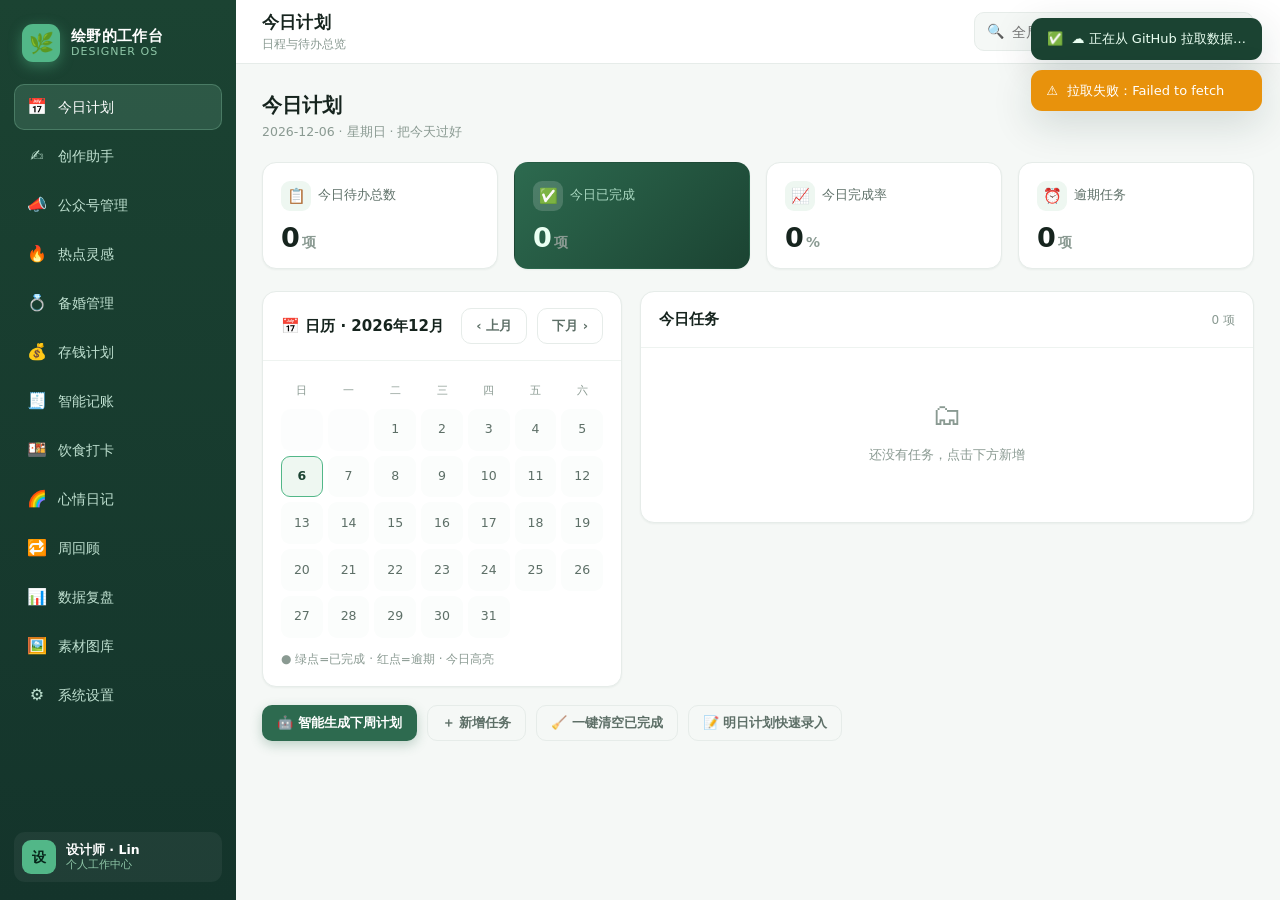
==== index.html @ 36e3d022 "fix(ocr): 改用 Tesseract.recognize 直接识别，增加环境预检、25秒超时和完整错误输出" ====
<!DOCTYPE html>
<html lang="zh-CN">
<head>
<script>window.__SEED_BACKUP__ = JSON.parse("{\"currentPage\": \"setting\", \"settings\": {\"userName\": \"\\u8bbe\\u8ba1\\u5e08 \\u00b7 \\u7ed8\\u91ce\", \"theme\": \"green\", \"remindTask\": true, \"remindSaving\": true, \"remindWedding\": true, \"autoBackup\": true, \"lockEnabled\": false, \"githubToken\": \"\", \"githubGistId\": \"\"}, \"todayTasks\": [{\"id\": \"t1\", \"title\": \"\\u786e\\u8ba4\\u5a5a\\u5bb4\\u9152\\u5e97\\u83dc\\u5355\", \"cat\": \"\\u5907\\u5a5a\", \"due\": \"2026-07-30 14:00\", \"status\": \"\\u5df2\\u5b8c\\u6210\", \"note\": \"\\u6838\\u5bf9\\u5fcc\\u53e3\\u4e0e\\u684c\\u6570\", \"remind\": true, \"doneAt\": \"2026-07-30\"}, {\"id\": \"t2\", \"title\": \"\\u6536\\u623f\\u9a8c\\u6536\\u9884\\u7ea6\", \"cat\": \"\\u88c5\\u4fee\", \"due\": \"2026-07-30 10:30\", \"status\": \"\\u5df2\\u5b8c\\u6210\", \"note\": \"\\u7269\\u4e1a\\u966a\\u540c\", \"remind\": true, \"doneAt\": \"2026-07-30 11:10\"}, {\"id\": \"t3\", \"title\": \"\\u516c\\u4f17\\u53f7\\u5468\\u66f4\\u6587\\u7ae0\\u6392\\u7248\", \"cat\": \"\\u81ea\\u5a92\\u4f53\", \"due\": \"2026-07-31T20:00\", \"status\": \"\\u5f85\\u529e\", \"note\": \"\\u88c5\\u4fee\\u907f\\u5751\\u5408\\u96c6\", \"remind\": true, \"doneAt\": null}, {\"id\": \"t5\", \"title\": \"\\u91c7\\u8d2d\\u559c\\u7cd6\\u6837\\u54c1\", \"cat\": \"\\u5907\\u5a5a\", \"due\": \"2026-08-10T16:00\", \"status\": \"\\u5f85\\u529e\", \"note\": \"\\u5bf9\\u6bd4 3 \\u5bb6\", \"remind\": true, \"doneAt\": null}], \"topics\": [{\"id\": \"tp1\", \"title\": \"\\u6bdb\\u576f\\u623f\\u9a8c\\u6536 9 \\u4e2a\\u5fc5\\u67e5\\u70b9\", \"platform\": \"\\u5c0f\\u7ea2\\u4e66\", \"track\": \"\\u9a8c\\u623f\", \"status\": \"\\u5df2\\u53d1\\u5e03\", \"script\": \"\", \"note\": \"\"}, {\"id\": \"tp2\", \"title\": \"\\u5a5a\\u623f\\u6536\\u7eb3 30 \\u4e2a\\u795e\\u4ed9\\u597d\\u7269\", \"platform\": \"\\u6296\\u97f3\", \"track\": \"\\u5907\\u5a5a\", \"status\": \"\\u5df2\\u62cd\\u6444\", \"script\": \"\", \"note\": \"\"}, {\"id\": \"tp3\", \"title\": \"\\u672c\\u5730\\u5a5a\\u793c\\u8ddf\\u62cd\\u907f\\u5751\\u6307\\u5357\", \"platform\": \"\\u5c0f\\u7ea2\\u4e66\", \"track\": \"\\u672c\\u5730\\u751f\\u6d3b\", \"status\": \"\\u672a\\u62cd\\u6444\", \"script\": \"\", \"note\": \"\"}, {\"id\": \"tp4\", \"title\": \"\\u88c5\\u4fee\\u62a5\\u4ef7\\u5355\\u600e\\u4e48\\u770b\\u624d\\u4e0d\\u88ab\\u5751\", \"platform\": \"\\u6296\\u97f3\", \"track\": \"\\u88c5\\u4fee\", \"status\": \"\\u672a\\u62cd\\u6444\", \"script\": \"\", \"note\": \"\"}], \"scripts\": [{\"id\": \"scex4r9hg5v\", \"title\": \"\\u5a5a\\u623f\\u6536\\u7eb3 30 \\u4e2a\\u795e\\u4ed9\\u597d\\u7269 \\u00b7 \\u62cd\\u6444+\\u526a\\u8f91\\u811a\\u672c\", \"createdAt\": \"2026-07-31 10:19\", \"status\": \"\\u8349\\u7a3f\", \"content\": \"\\u3010\\u9009\\u9898\\u3011\\u300a\\u5a5a\\u623f\\u6536\\u7eb3 30 \\u4e2a\\u795e\\u4ed9\\u597d\\u7269\\u300b\\n\\u3010\\u5e73\\u53f0\\u3011\\u6296\\u97f3 \\uff5c \\u3010\\u8d5b\\u9053\\u3011\\u5907\\u5a5a\\n\\n\\u2014\\u2014 \\u62cd\\u6444\\u811a\\u672c\\uff08\\u5206\\u955c\\u8868\\uff09\\u2014\\u2014\\n\\u955c\\u5934 | \\u666f\\u522b | \\u753b\\u9762\\u5185\\u5bb9 | \\u53e3\\u64ad / \\u53f0\\u8bcd | \\u65f6\\u957f | \\u8fd0\\u955c\\n1 \\uff5c \\u8fd1\\u666f \\uff5c \\u771f\\u4eba\\u51fa\\u955c + \\u75db\\u70b9\\u8868\\u60c5 \\uff5c \\u300c\\u5a5a\\u623f\\u6536\\u7eb3 30 \\u4e2a\\u795e\\u4ed9\\u597d\\u7269\\uff1f\\u6211\\u5f53\\u521d\\u4e5f\\u8e29\\u5751\\u4e86\\u300d \\uff5c 3s \\uff5c \\u56fa\\u5b9a / \\u5fae\\u63a8\\n2 \\uff5c \\u4e2d\\u666f \\uff5c \\u5c55\\u793a\\u95ee\\u9898\\u573a\\u666f \\uff5c \\u629b\\u51fa\\u95ee\\u9898\\uff0c\\u70b9\\u51fa\\u6700\\u62c5\\u5fc3\\u7684\\u70b9 \\uff5c 5s \\uff5c \\u6a2a\\u79fb\\n3 \\uff5c \\u7279\\u5199 \\uff5c \\u64cd\\u4f5c / \\u4ea7\\u54c1\\u7ec6\\u8282 \\uff5c \\u6838\\u5fc3\\u8981\\u70b9 1\\uff08\\u5e26\\u5177\\u4f53\\u6570\\u5b57\\uff09 \\uff5c 8s \\uff5c \\u56fa\\u5b9a\\n4 \\uff5c \\u7279\\u5199 \\uff5c \\u5bf9\\u6bd4 / \\u524d\\u540e \\uff5c \\u6838\\u5fc3\\u8981\\u70b9 2 \\uff5c 8s \\uff5c \\u7f29\\u653e\\n5 \\uff5c \\u4e2d\\u666f \\uff5c \\u771f\\u4eba\\u8bb2\\u89e3 \\uff5c \\u6838\\u5fc3\\u8981\\u70b9 3 \\uff5c 8s \\uff5c \\u56fa\\u5b9a\\n6 \\uff5c \\u8fd1\\u666f \\uff5c \\u771f\\u4eba\\u8ba4\\u771f\\u8138 \\uff5c \\u907f\\u5751\\u63d0\\u9192\\uff08\\u53cd\\u5e38\\u8bc6\\u8bb0\\u5fc6\\u70b9\\uff09 \\uff5c 6s \\uff5c \\u63a8\\n7 \\uff5c \\u8fd1\\u666f \\uff5c \\u771f\\u4eba\\u5fae\\u7b11 \\uff5c \\u7ed3\\u5c3e\\u5f15\\u5bfc\\uff1a\\u5173\\u6ce8 + \\u8bc4\\u8bba\\u533a\\u7559\\u9700\\u6c42 \\uff5c 5s \\uff5c \\u62c9\\u8fdc\\n\\n\\u2014\\u2014 \\u526a\\u8f91\\u811a\\u672c \\u2014\\u2014\\n\\u00b7 \\u8282\\u594f\\uff1a\\u524d 3 \\u79d2\\u5fc5\\u987b\\u51fa\\u94a9\\u5b50\\uff1b\\u5355\\u955c\\u5934 \\u2264 8s\\uff1b\\u5361\\u70b9\\u526a\\u8f91\\uff1b\\u6210\\u7247 40\\u201350s \\u6700\\u4f73\\u3002\\n\\u00b7 \\u5b57\\u5e55\\uff1a\\u5927\\u5b57\\u53f7\\u5e95\\u90e8\\u5c45\\u4e2d\\uff1b\\u5173\\u952e\\u6570\\u5b57 / \\u4ef7\\u683c\\u9ad8\\u4eae\\u6210\\u5f69\\u8272\\u3002\\n\\u00b7 \\u8f6c\\u573a\\uff1a\\u8981\\u70b9\\u4e4b\\u95f4\\u7528\\u300c\\u7f29\\u653e + \\u786c\\u5207\\u300d\\uff0c\\u907f\\u514d\\u82b1\\u54e8\\u8f6c\\u573a\\u62a2\\u5185\\u5bb9\\u3002\\n\\u00b7 BGM\\uff1a\\u5f00\\u573a\\u8f7b\\u5feb\\u60ac\\u7591 \\u2192 \\u4e2d\\u6bb5\\u6301\\u5e73 \\u2192 \\u7ed3\\u5c3e\\u4e0a\\u626c\\uff1b\\u4eba\\u58f0\\u4f18\\u5148\\uff0cBGM \\u538b\\u5230 15%\\u3002\\n\\u00b7 \\u5c01\\u9762\\uff1a\\u5927\\u5b57\\u6807\\u9898 + \\u771f\\u4eba\\u5938\\u5f20\\u8868\\u60c5 + \\u9ad8\\u5bf9\\u6bd4\\u5e95\\u8272\\uff0c3 \\u79d2\\u5185\\u770b\\u61c2\\u3002\\n\\u00b7 \\u53d1\\u5e03\\u6587\\u6848\\uff1a\\n  \\u6807\\u9898\\uff1a\\u5a5a\\u623f\\u6536\\u7eb3 30 \\u4e2a\\u795e\\u4ed9\\u597d\\u7269\\uff08\\u9644 emoji + \\u6570\\u5b57\\uff09\\n  \\u524d 3 \\u884c\\uff1a\\u94a9\\u5b50 + \\u7ed3\\u8bba + \\u5229\\u76ca\\u70b9\\n  \\u8bdd\\u9898\\uff1a#\\u5907\\u5a5a #\\u5e72\\u8d27 #\\u907f\\u5751 #\\u597d\\u7269\\u5206\\u4eab\\n  \\u5f15\\u5bfc\\uff1a\\u8bc4\\u8bba\\u533a\\u6263\\u300c1\\u300d\\u9886 checklist\\n\\n\\uff08\\u5728\\u7f16\\u8f91\\u91cc\\u628a\\u8981\\u70b9\\u66ff\\u6362\\u6210\\u4f60\\u7684\\u771f\\u5b9e\\u7d20\\u6750\\u5373\\u53ef\\uff09\"}, {\"id\": \"scqm123v0v6\", \"title\": \"\\u5a5a\\u623f\\u6536\\u7eb3 30 \\u4e2a\\u795e\\u4ed9\\u597d\\u7269 \\u00b7 \\u811a\\u672c\", \"createdAt\": \"2026-07-30 13:38\", \"status\": \"\\u8349\\u7a3f\", \"content\": \"\\uff08\\u57fa\\u4e8e\\u9009\\u9898\\u300a\\u5a5a\\u623f\\u6536\\u7eb3 30 \\u4e2a\\u795e\\u4ed9\\u597d\\u7269\\u300b\\u81ea\\u52a8\\u751f\\u6210\\u53e3\\u64ad\\u6846\\u67b6\\uff09\"}, {\"id\": \"sc1\", \"title\": \"\\u6bdb\\u576f\\u623f\\u9a8c\\u6536\\u53e3\\u64ad\\u811a\\u672c\", \"createdAt\": \"2026-07-22 09:12\", \"status\": \"\\u5df2\\u5b8c\\u6210\", \"content\": \"\\u5f00\\u5934\\u94a9\\u5b50+9\\u4e2a\\u8981\\u70b9+\\u5f15\\u5bfc\\u5173\\u6ce8\"}, {\"id\": \"sc2\", \"title\": \"\\u5907\\u5a5a\\u6536\\u7eb3\\u597d\\u7269\\u811a\\u672c\", \"createdAt\": \"2026-07-25 15:40\", \"status\": \"\\u8349\\u7a3f\", \"content\": \"\"}], \"schedules\": [{\"id\": \"sd1\", \"date\": \"2026-07-30\", \"type\": \"\\u62cd\\u6444\", \"title\": \"\\u5a5a\\u623f\\u6536\\u7eb3\\u597d\\u7269\"}, {\"id\": \"sd2\", \"date\": \"2026-07-29\", \"type\": \"\\u53d1\\u5e03\", \"title\": \"\\u6bdb\\u576f\\u623f\\u9a8c\\u6536 9 \\u8981\\u70b9\"}, {\"id\": \"sd3\", \"date\": \"2026-08-02\", \"type\": \"\\u62cd\\u6444\", \"title\": \"\\u672c\\u5730\\u5a5a\\u793c\\u8ddf\\u62cd\\u907f\\u5751\"}], \"articles\": [{\"id\": \"ar3by9difa4\", \"title\": \"AI \\u751f\\u6210 \\u00b7 2026/7/30 \\u7075\\u611f\\u6587\", \"createdAt\": \"2026-07-30 14:32\", \"status\": \"\\u8349\\u7a3f\", \"body\": \"\\u3010\\u5bfc\\u8bed\\u3011\\u4eca\\u5929\\u804a\\u4e00\\u4e2a\\u5907\\u5a5a / \\u88c5\\u4fee\\u91cc\\u5927\\u5bb6\\u6700\\u5173\\u5fc3\\u7684\\u95ee\\u9898\\uff0c\\u5148\\u8bf4\\u7ed3\\u8bba\\uff0c\\u518d\\u8bb2\\u539f\\u56e0\\u3002\\n\\n\\u3010\\u6b63\\u6587\\u3011\\n\\u4e00\\u3001\\u73b0\\u72b6\\u4e0e\\u5e38\\u89c1\\u8bef\\u533a\\n\\u4e8c\\u30013 \\u4e2a\\u53ef\\u843d\\u5730\\u7684\\u5b9e\\u64cd\\u5efa\\u8bae\\n\\u4e09\\u3001\\u907f\\u5751\\u6e05\\u5355\\uff08\\u7167\\u7740\\u505a\\u80fd\\u7701\\u4e00\\u7b14\\uff09\\n\\n\\u3010\\u7ed3\\u5c3e\\u3011\\u89c9\\u5f97\\u6709\\u7528\\u8bb0\\u5f97\\u6536\\u85cf\\uff0c\\u5173\\u6ce8\\u300c\\u7ed8\\u91ce\\u300d\\u6301\\u7eed\\u66f4\\u65b0\\u5e72\\u8d27\\u3002\\uff08\\u5728\\u7f16\\u8f91\\u91cc\\u66ff\\u6362\\u4e3a\\u4f60\\u7684\\u771f\\u5b9e\\u5185\\u5bb9\\uff09\"}, {\"id\": \"arfw6fpsf55\", \"title\": \"AI \\u751f\\u6210 \\u00b7 2026/7/30 \\u7075\\u611f\\u6587\", \"createdAt\": \"2026-07-30 13:38\", \"status\": \"\\u8349\\u7a3f\"}, {\"id\": \"ar1\", \"title\": \"\\u88c5\\u4fee\\u524d\\u5fc5\\u770b\\u7684 20 \\u4e2a\\u7ec6\\u8282\", \"createdAt\": \"2026-07-20 10:00\", \"status\": \"\\u8349\\u7a3f\"}, {\"id\": \"ar2\", \"title\": \"\\u5907\\u5a5a\\u9884\\u7b97\\u600e\\u4e48\\u5206\\u914d\\u6700\\u5408\\u7406\", \"createdAt\": \"2026-07-28 21:30\", \"status\": \"\\u8349\\u7a3f\", \"publishAt\": \"2026-08-01 08:00\"}, {\"id\": \"ar3\", \"title\": \"\\u672c\\u5468\\u9a8c\\u623f\\u5b9e\\u5f55\\uff08\\u8349\\u7a3f\\uff09\", \"createdAt\": \"2026-07-29 19:00\", \"status\": \"\\u8349\\u7a3f\"}], \"hotspots\": [{\"id\": \"h1\", \"rank\": 1, \"title\": \"\\u4eca\\u5e74\\u5a5a\\u793c\\u6d41\\u884c\\u300c\\u5c0f\\u800c\\u7f8e\\u300d\\u6237\\u5916\\u4eea\\u5f0f\", \"heat\": 982130, \"track\": \"\\u5907\\u5a5a\"}, {\"id\": \"h2\", \"rank\": 2, \"title\": \"\\u8001\\u623f\\u6539\\u9020\\u7206\\u706b\\uff0c\\u5e74\\u8f7b\\u4eba\\u7231\\u4e70\\u4e8c\\u624b\\u623f\", \"heat\": 874520, \"track\": \"\\u88c5\\u4fee\"}, {\"id\": \"h3\", \"rank\": 3, \"title\": \"\\u672c\\u5730\\u751f\\u6d3b\\u300cCity Walk \\u5a5a\\u793c\\u8ddf\\u62cd\\u300d\\u51fa\\u5708\", \"heat\": 765440, \"track\": \"\\u672c\\u5730\\u751f\\u6d3b\"}, {\"id\": \"h4\", \"rank\": 4, \"title\": \"\\u5a5a\\u7eb1\\u79df\\u8fd8\\u662f\\u4e70\\uff1f\\u7b97\\u5b8c\\u8d26\\u6211\\u6c89\\u9ed8\\u4e86\", \"heat\": 701220, \"track\": \"\\u5907\\u5a5a\"}, {\"id\": \"h5\", \"rank\": 5, \"title\": \"\\u5c0f\\u6237\\u578b\\u6536\\u7eb3\\u795e\\u5668\\u6d4b\\u8bc4\", \"heat\": 654300, \"track\": \"\\u88c5\\u4fee\"}, {\"id\": \"h6\", \"rank\": 6, \"title\": \"\\u5907\\u5a5a\\u6e05\\u5355 100 \\u9879\\uff0c\\u7167\\u7740\\u6284\", \"heat\": 598210, \"track\": \"\\u5907\\u5a5a\"}, {\"id\": \"h7\", \"rank\": 7, \"title\": \"\\u65b0\\u623f\\u9664\\u919b\\u5230\\u5e95\\u6709\\u6ca1\\u6709\\u7528\", \"heat\": 543900, \"track\": \"\\u88c5\\u4fee\"}, {\"id\": \"h8\", \"rank\": 8, \"title\": \"\\u5a5a\\u793c\\u56db\\u5927\\u91d1\\u521a\\u600e\\u4e48\\u9009\\u4e0d\\u8e29\\u96f7\", \"heat\": 498700, \"track\": \"\\u5907\\u5a5a\"}, {\"id\": \"h9\", \"rank\": 9, \"title\": \"\\u672c\\u5730\\u5b9d\\u85cf\\u5a5a\\u5bb4\\u9152\\u5e97\\u76d8\\u70b9\", \"heat\": 451200, \"track\": \"\\u672c\\u5730\\u751f\\u6d3b\"}, {\"id\": \"h10\", \"rank\": 10, \"title\": \"\\u5907\\u5a5a\\u671f\\u5982\\u4f55\\u517c\\u987e\\u5de5\\u4f5c\\u4e0d\\u5d29\\u6e83\", \"heat\": 412800, \"track\": \"\\u672c\\u5730\\u751f\\u6d3b\"}], \"wedding\": {\"weddingDate\": \"2026-09-28\", \"totalBudget\": 60000, \"groups\": {\"\\u5a5a\\u623f\\u88c5\\u4fee & \\u6536\\u623f\\u9a8c\\u6536\": [{\"id\": \"w1\", \"title\": \"\\u6536\\u623f\\u9a8c\\u6536\", \"plan\": \"2026-07-28\", \"status\": \"\\u5f85\\u529e\", \"note\": \"\\u5df2\\u9a8c\\u623f\\uff0c\\u65e0\\u5927\\u95ee\\u9898\"}, {\"id\": \"w2\", \"title\": \"\\u786e\\u5b9a\\u88c5\\u4fee\\u516c\\u53f8\", \"plan\": \"2026-08-15\", \"status\": \"\\u8fdb\\u884c\\u4e2d\", \"note\": \"\\u6bd4\\u4ef7\\u4e2d\"}, {\"id\": \"w3\", \"title\": \"\\u786c\\u88c5\\u5f00\\u5de5\", \"plan\": \"2026-09-01\", \"status\": \"\\u5f85\\u529e\", \"note\": \"\"}, {\"id\": \"w4\", \"title\": \"\\u8f6f\\u88c5\\u8fdb\\u573a\", \"plan\": \"2026-11-10\", \"status\": \"\\u5f85\\u529e\", \"note\": \"\"}], \"\\u5a5a\\u5bb4\\u9152\\u5e97\\u9884\\u8ba2\": [{\"id\": \"w5\", \"title\": \"\\u9501\\u5b9a\\u5a5a\\u5bb4\\u9152\\u5e97\", \"plan\": \"2026-08-10\", \"status\": \"\\u5df2\\u5b8c\\u6210\", \"note\": \"\\u5339\\u683c\\u6f6e\\u6d3e\"}, {\"id\": \"w6\", \"title\": \"\\u8bd5\\u83dc\\u786e\\u8ba4\\u83dc\\u5355\", \"plan\": \"2026-09-20\", \"status\": \"\\u5df2\\u5b8c\\u6210\", \"note\": \"\"}], \"\\u5a5a\\u5e86\\u56e2\\u961f\\u5bf9\\u63a5\": [{\"id\": \"w7\", \"title\": \"\\u9009\\u5b9a\\u5a5a\\u5e86\\u7b56\\u5212\", \"plan\": \"2026-08-20\", \"status\": \"\\u5f85\\u529e\", \"note\": \"\"}, {\"id\": \"w8\", \"title\": \"\\u786e\\u8ba4\\u6d41\\u7a0b\\u811a\\u672c\", \"plan\": \"2026-11-01\", \"status\": \"\\u5f85\\u529e\", \"note\": \"\"}], \"\\u56db\\u5927\\u91d1\\u521a\\u9884\\u7ea6\": [{\"id\": \"w10\", \"title\": \"\\u9884\\u7ea6\\u6444\\u50cf\", \"plan\": \"2026-08-25\", \"status\": \"\\u5f85\\u529e\", \"note\": \"\"}, {\"id\": \"w11\", \"title\": \"\\u9884\\u7ea6\\u5316\\u5986\", \"plan\": \"2026-09-05\", \"status\": \"\\u5f85\\u529e\", \"note\": \"\"}], \"\\u5a5a\\u7eb1\\u793c\\u670d & \\u9996\\u9970\": [{\"id\": \"w13\", \"title\": \"\\u6311\\u9009\\u4e3b\\u5a5a\\u7eb1\", \"plan\": \"2026-09-15\", \"status\": \"\\u5f85\\u529e\", \"note\": \"\"}, {\"id\": \"w14\", \"title\": \"\\u7537\\u58eb\\u897f\\u88c5\\u5b9a\\u5236\", \"plan\": \"2026-10-01\", \"status\": \"\\u5f85\\u529e\", \"note\": \"\"}, {\"id\": \"w15\", \"title\": \"\\u5a5a\\u6212\\u9009\\u8d2d\", \"plan\": \"2026-10-10\", \"status\": \"\\u8fdb\\u884c\\u4e2d\", \"note\": \"\\u770b\\u4e2d\\u5bf9\\u6212\"}], \"\\u5bb6\\u7eba\\u91c7\\u8d2d & \\u559c\\u7cd6\\u4f34\\u624b\\u793c\": [{\"id\": \"w16\", \"title\": \"\\u56db\\u4ef6\\u5957\\u91c7\\u8d2d\", \"plan\": \"2026-10-15\", \"status\": \"\\u5df2\\u5b8c\\u6210\", \"note\": \"\"}, {\"id\": \"w17\", \"title\": \"\\u559c\\u7cd6\\u6837\\u54c1\\u4e0b\\u5355\", \"plan\": \"2026-08-30\", \"status\": \"\\u8fdb\\u884c\\u4e2d\", \"note\": \"\\u5bf9\\u6bd4 3 \\u5bb6\"}], \"\\u5a5a\\u793c VI & \\u7269\\u6599\\u8bbe\\u8ba1\": [{\"id\": \"w18\", \"title\": \"\\u8bf7\\u67ec\\u8bbe\\u8ba1\", \"plan\": \"2026-10-20\", \"status\": \"\\u5f85\\u529e\", \"note\": \"\"}, {\"id\": \"w19\", \"title\": \"\\u8fce\\u5bbe\\u724c / \\u684c\\u5361\", \"plan\": \"2026-11-05\", \"status\": \"\\u5f85\\u529e\", \"note\": \"\"}], \"\\u5a5a\\u524d\\u4f53\\u68c0 & \\u5907\\u5b55\\u51c6\\u5907\": [{\"id\": \"w20\", \"title\": \"\\u5a5a\\u524d\\u4f53\\u68c0\\u9884\\u7ea6\", \"plan\": \"2026-09-10\", \"status\": \"\\u5f85\\u529e\", \"note\": \"\"}, {\"id\": \"w21\", \"title\": \"\\u53f6\\u9178\\u7b49\\u8425\\u517b\\u8865\\u5145\", \"plan\": \"2026-08-01\", \"status\": \"\\u8fdb\\u884c\\u4e2d\", \"note\": \"\\u5df2\\u8d2d\"}]}, \"budgetLedger\": [], \"files\": []}, \"savings\": [{\"id\": \"s4d88031ih\", \"name\": \"\\u5e94\\u6025\\u5907\\u7528\\u91d1\", \"target\": 15000, \"deadline\": \"2027-07-30\", \"note\": \"\", \"records\": [{\"id\": \"r5eu3d1szv\", \"time\": \"2026-07-30\", \"amount\": 30, \"note\": \"\\u7ed3\\u4f59\"}, {\"id\": \"rgmxpip773\", \"time\": \"2026-07-31\", \"amount\": 30, \"note\": \"\\u7ed3\\u4f59\"}]}], \"transactions\": [], \"diet\": {\"today\": {\"date\": \"2026-07-30\", \"meals\": {\"\\u65e9\\u9910\": {\"done\": false, \"kcal\": 0, \"photo\": \"\\ud83e\\udd6a\"}, \"\\u5348\\u9910\": {\"done\": false, \"kcal\": 0, \"photo\": \"\\ud83c\\udf71\"}, \"\\u665a\\u9910\": {\"done\": false, \"kcal\": 0, \"photo\": \"\\ud83c\\udf7d\\ufe0f\"}}, \"target\": 1800}, \"monthRate\": 0.82, \"history\": []}, \"moods\": [{\"id\": \"mx98ajzw1c\", \"date\": \"2026-07-31\", \"mood\": \"\\u5e73\\u9759\", \"weather\": \"\\u6674\\uff0c39\", \"text\": \"\\u4e00\\u5806\\u4e8b\"}, {\"id\": \"m1\", \"date\": \"2026-07-29\", \"mood\": \"\\u5e73\\u9759\", \"weather\": \"\\u2600\\ufe0f \\u6674\", \"text\": \"\\u9a8c\\u6536\\u987a\\u5229\\uff0c\\u88c5\\u4fee\\u516c\\u53f8\\u4e5f\\u804a\\u5f97\\u4e0d\\u9519\\u3002\"}], \"reviews\": [{\"id\": \"rv1\", \"week\": \"2026-07-21 ~ 2026-07-27\", \"done\": [\"\\u5b8c\\u6210\\u6536\\u623f\\u9a8c\\u6536\", \"\\u53d1\\u5e03 1 \\u7bc7\\u516c\\u4f17\\u53f7\", \"\\u5b58\\u94b1\\u76ee\\u6807 +5500\"], \"undone\": [\"\\u5a5a\\u5bb4\\u9152\\u5e97\\u672a\\u5b9a\", \"\\u811a\\u672c\\u4ec5 1 \\u7bc7\"], \"problem\": \"\\u65f6\\u95f4\\u5206\\u6563\\uff0c\\u5907\\u5a5a\\u63a8\\u8fdb\\u6162\", \"plan\": [\"\\u672c\\u5468\\u9501\\u5b9a\\u9152\\u5e97\", \"\\u6bcf\\u65e5 1 \\u6761\\u811a\\u672c\", \"\\u9884\\u7b97\\u91cd\\u7b97\"], \"goal\": [\"\\u9152\\u5e97\\u5b9a\\u91d1\", \"\\u811a\\u672c x3\"]}, {\"id\": \"rv2\", \"week\": \"2026-07-14 ~ 2026-07-20\", \"done\": [\"\\u786e\\u5b9a\\u5bf9\\u6212\", \"\\u8bb0\\u8d26\\u4f53\\u7cfb\\u642d\\u597d\"], \"undone\": [\"\\u8f6f\\u88c5\\u65b9\\u6848\"], \"problem\": \"\\u517c\\u804c\\u5360\\u7528\\u5468\\u672b\", \"plan\": [\"\\u6392\\u671f\\u524d\\u7f6e\"], \"goal\": [\"\\u5bf9\\u6212\\u5b9a\\u91d1\"]}], \"svreviews\": [{\"id\": \"sv4ocnonxnj\", \"platform\": \"\\u5c0f\\u7ea2\\u4e66\", \"title\": \"\\u6536\\u623f\\u5343\\u4e07\\u522b\\u5148\\u7b7e\\u5b57\\uff0190%%\\u7684\\u4e1a\\u4e3b\\u90fd\\u8e29\\u8fc7\\u8fd9\\u4e2a\\u5751 \", \"link\": \"http://xhslink.cn/o/2LNWLyT25DJ \", \"publishDate\": \"2026-07-24\", \"play\": 138, \"like\": 3, \"comment\": 1, \"fav\": 2, \"share\": 0, \"finish\": 0, \"tag\": \"\\u9a8c\\u623f\", \"note\": \"\"}, {\"id\": \"svpzhsxursu\", \"platform\": \"\\u6296\\u97f3\", \"title\": \"\\u6536\\u623f\\u5343\\u4e07\\u522b\\u5148\\u7b7e\\u5b57\\uff0190%%\\u7684\\u4e1a\\u4e3b\\u90fd\\u8e29\\u8fc7\\u8fd9\\u4e2a\\u5751 \", \"link\": \"2.05 \\u590d\\u5236\\u6253\\u5f00\\u6296\\u97f3\\uff0c\\u770b\\u770b\\u3010\\u5c0f\\u8d75\\u548c\\u5c0f\\u8463\\u7684\\u89c6\\u89c9\\u65b0\\u5c45\\u7684\\u4f5c\\u54c1\\u3011\\u6536\\u623f\\u5343\\u4e07\\u522b\\u5148\\u7b7e\\u5b57\\uff019https://v.douyin.com/NymzMLx0AlE/ Z@M.JV qre:/ 02/28 :3pm \", \"publishDate\": \"2026-07-24\", \"play\": 553, \"like\": 8, \"comment\": 2, \"fav\": 1, \"share\": 1, \"finish\": 1.25, \"tag\": \"\\u9a8c\\u623f\", \"note\": \"\"}], \"materials\": [{\"id\": \"mt1\", \"name\": \"\\u5a5a\\u5e86\\u5c01\\u9762\\u6a21\\u677f-01\", \"cat\": \"\\u5c01\\u9762\\u6a21\\u677f\", \"type\": \"psd\", \"time\": \"2026-07-10\"}, {\"id\": \"mt2\", \"name\": \"\\u7247\\u5934\\u52a8\\u753b-\\u5a5a\\u793c\", \"cat\": \"\\u7247\\u5934\\u7247\\u5c3e\", \"type\": \"mp4\", \"time\": \"2026-07-12\"}, {\"id\": \"mt3\", \"name\": \"\\u9a8c\\u623f\\u5b9e\\u62cd-\\u5ba2\\u5385\", \"cat\": \"\\u5b9e\\u62cd\\u7d20\\u6750\", \"type\": \"jpg\", \"time\": \"2026-07-20\"}, {\"id\": \"mt4\", \"name\": \"IP\\u5f62\\u8c61-\\u559c\\u9e4a\", \"cat\": \"IP \\u7d20\\u6750\", \"type\": \"ai\", \"time\": \"2026-07-15\"}, {\"id\": \"mt5\", \"name\": \"\\u5907\\u5a5a\\u6d77\\u62a5\\u6e90\\u6587\\u4ef6\", \"cat\": \"\\u6d77\\u62a5\\u6e90\\u6587\\u4ef6\", \"type\": \"psd\", \"time\": \"2026-07-22\"}, {\"id\": \"mt6\", \"name\": \"\\u88c5\\u4fee\\u524d\\u540e\\u5bf9\\u6bd4\", \"cat\": \"\\u88c5\\u4fee\\u7d20\\u6750\", \"type\": \"jpg\", \"time\": \"2026-07-25\"}, {\"id\": \"mt7\", \"name\": \"\\u5a5a\\u793c\\u8bf7\\u67ec\\u6a21\\u677f\", \"cat\": \"\\u5907\\u5a5a\\u7d20\\u6750\", \"type\": \"ai\", \"time\": \"2026-07-26\"}], \"materialCats\": [\"\\u5c01\\u9762\\u6a21\\u677f\", \"\\u7247\\u5934\\u7247\\u5c3e\", \"\\u5b9e\\u62cd\\u7d20\\u6750\", \"IP \\u7d20\\u6750\", \"\\u6d77\\u62a5\\u6e90\\u6587\\u4ef6\", \"\\u5907\\u5a5a\\u7d20\\u6750\", \"\\u88c5\\u4fee\\u7d20\\u6750\"]}");</script>

<meta charset="UTF-8" />
<meta name="viewport" content="width=device-width, initial-scale=1.0" />
<meta http-equiv="Cache-Control" content="no-cache, no-store, must-revalidate" />
<meta http-equiv="Pragma" content="no-cache" />
<meta http-equiv="Expires" content="0" />
<title>绘野的工作台 · 个人管理中心</title>
<meta name="mobile-web-app-capable" content="yes" />
<meta name="apple-mobile-web-app-capable" content="yes" />
<meta name="apple-mobile-web-app-status-bar-style" content="black-translucent" />
<meta name="apple-mobile-web-app-title" content="绘野的工作台" />
<meta name="theme-color" content="#1b4332" />
<style>
/* =========================================================
   绘野的工作台 · 设计系统 (Designer OS)
   主色：墨绿 / 风格：极简 · 干净 · 轻量 · 设计师工作台
   ========================================================= */
:root{
  --green-900:#14342b;
  --green-800:#1b4332;
  --green-700:#2d6a4f;
  --green-600:#40916c;
  --green-500:#52b788;
  --green-300:#95d5b2;
  --green-100:#d8f3dc;
  --green-050:#eef7f1;

  --bg:#f5f8f6;
  --surface:#ffffff;
  --surface-2:#fbfdfc;
  --text:#16241e;
  --text-2:#5d6f67;
  --text-3:#8a9a92;
  --border:#e6ece9;
  --border-2:#eef3f0;

  --danger:#e5484d;
  --danger-bg:#fdecec;
  --warn:#e8920c;
  --warn-bg:#fdf3e3;
  --blue:#2f6fed;
  --blue-bg:#eaf1fe;
  --purple:#7c5cff;
  --purple-bg:#efeafe;

  --radius:14px;
  --radius-sm:10px;
  --radius-xs:8px;
  --shadow-sm:0 1px 2px rgba(20,52,43,.05);
  --shadow:0 1px 3px rgba(20,52,43,.06), 0 8px 24px rgba(20,52,43,.07);
  --shadow-lg:0 12px 40px rgba(20,52,43,.16);
  --sidebar-w:236px;
  --font:'PingFang SC','Microsoft YaHei','Segoe UI',-apple-system,system-ui,sans-serif;
}

*{box-sizing:border-box;margin:0;padding:0;}
html,body{height:100%;}
body{
  font-family:var(--font);
  background:var(--bg);
  color:var(--text);
  font-size:14px;
  line-height:1.5;
  -webkit-font-smoothing:antialiased;
}
::selection{background:var(--green-100);}
button{font-family:inherit;cursor:pointer;}
input,select,textarea{font-family:inherit;font-size:14px;}
a{color:inherit;text-decoration:none;}

/* ---------- Layout ---------- */
.app{display:flex;height:100vh;overflow:hidden;}

.sidebar{
  width:var(--sidebar-w);
  flex:0 0 var(--sidebar-w);
  background:linear-gradient(180deg,var(--green-800),var(--green-900));
  color:#dff3e8;
  display:flex;
  flex-direction:column;
  padding:18px 14px;
  position:relative;
}
.brand{display:flex;align-items:center;gap:11px;padding:6px 8px 18px;}
.brand-mark{
  width:38px;height:38px;border-radius:11px;
  background:var(--green-500);
  display:grid;place-items:center;font-size:20px;
  box-shadow:0 4px 14px rgba(82,183,136,.45);
}
.brand-text{display:flex;flex-direction:column;line-height:1.2;}
.brand-text strong{font-size:15px;color:#fff;letter-spacing:.3px;}
.brand-text span{font-size:11px;color:#8fc7a8;letter-spacing:1px;text-transform:uppercase;}

.nav{display:flex;flex-direction:column;gap:3px;flex:1;overflow-y:auto;padding-top:4px;}
.nav::-webkit-scrollbar{width:0;}
.nav-item{
  display:flex;align-items:center;gap:11px;
  padding:10px 12px;border-radius:10px;
  color:#bfe0d0;font-size:13.5px;font-weight:500;
  border:1px solid transparent;
  transition:background .15s,color .15s,transform .1s;
  position:relative;
}
.nav-item .ico{font-size:16px;width:20px;text-align:center;filter:saturate(1.1);}
.nav-item .badge{
  margin-left:auto;background:var(--green-600);color:#fff;
  font-size:11px;padding:1px 7px;border-radius:20px;font-weight:600;
}
.nav-item:hover{background:rgba(149,213,178,.10);color:#fff;}
.nav-item.active{
  background:rgba(149,213,178,.16);color:#fff;
  border-color:rgba(149,213,178,.28);
}
.nav-item.active::before{
  content:"";position:absolute;left:-14px;top:50%;transform:translateY(-50%);
  width:4px;height:20px;border-radius:0 4px 4px 0;background:var(--green-300);
}
.nav-sep{height:1px;background:rgba(149,213,178,.12);margin:10px 8px;}

.sidebar-foot{margin-top:auto;padding-top:12px;}
.user-chip{display:flex;align-items:center;gap:10px;padding:8px;border-radius:11px;background:rgba(255,255,255,.05);}
.avatar{width:34px;height:34px;border-radius:9px;background:var(--green-500);display:grid;place-items:center;color:#06251a;font-weight:700;}
.user-meta{display:flex;flex-direction:column;line-height:1.25;}
.user-meta strong{font-size:12.5px;color:#fff;}
.user-meta span{font-size:11px;color:#8fc7a8;}

.main{flex:1;display:flex;flex-direction:column;overflow:hidden;min-width:0;}
.topbar{
  height:64px;flex:0 0 64px;background:var(--surface);
  border-bottom:1px solid var(--border);
  display:flex;align-items:center;gap:16px;padding:0 26px;
}
.topbar .title{display:flex;flex-direction:column;}
.topbar .title h1{font-size:17px;font-weight:700;letter-spacing:.2px;}
.topbar .title span{font-size:12px;color:var(--text-3);}
.topbar .spacer{flex:1;}
.topbar .global-search{
  display:flex;align-items:center;gap:8px;
  background:var(--bg);border:1px solid var(--border);
  border-radius:10px;padding:8px 12px;width:280px;color:var(--text-3);
}
.topbar .global-search input{border:0;background:transparent;outline:none;flex:1;color:var(--text);}

.content{flex:1;overflow-y:auto;padding:26px;scroll-behavior:smooth;}
.content::-webkit-scrollbar{width:9px;}
.content::-webkit-scrollbar-thumb{background:#d6e0db;border-radius:9px;border:2px solid var(--bg);}

/* ---------- Page header ---------- */
.page-head{display:flex;align-items:flex-end;justify-content:space-between;margin-bottom:20px;flex-wrap:wrap;gap:12px;}
.page-head h2{font-size:20px;font-weight:700;}
.page-head p{font-size:12.5px;color:var(--text-3);margin-top:3px;}
.head-actions{display:flex;gap:10px;flex-wrap:wrap;}

/* ---------- Stat cards ---------- */
.stat-grid{display:grid;grid-template-columns:repeat(4,1fr);gap:16px;margin-bottom:22px;}
.stat-card{
  background:var(--surface);border:1px solid var(--border);
  border-radius:var(--radius);padding:18px 18px 16px;box-shadow:var(--shadow-sm);
  position:relative;overflow:hidden;
}
.stat-card .label{font-size:12.5px;color:var(--text-2);display:flex;align-items:center;gap:7px;}
.stat-card .ico{width:30px;height:30px;border-radius:9px;display:grid;place-items:center;font-size:15px;background:var(--green-050);color:var(--green-700);}
.stat-card .value{font-size:27px;font-weight:750;margin-top:12px;letter-spacing:.3px;line-height:1.1;}
.stat-card .value small{font-size:14px;font-weight:600;color:var(--text-3);margin-left:2px;}
.stat-card .sub{font-size:12px;color:var(--text-3);margin-top:6px;}
.stat-card.accent{background:linear-gradient(135deg,var(--green-700),var(--green-800));border-color:transparent;color:#eafff2;}
.stat-card.accent .label{color:#a9d8c1;}
.stat-card.accent .ico{background:rgba(255,255,255,.16);color:#fff;}
.stat-card.accent .sub{color:#bfe6d3;}
.stat-card.warn .value{color:var(--danger);}

/* ---------- Cards / panels ---------- */
.card{
  background:var(--surface);border:1px solid var(--border);
  border-radius:var(--radius);box-shadow:var(--shadow-sm);
}
.card-head{display:flex;align-items:center;justify-content:space-between;padding:16px 18px;border-bottom:1px solid var(--border-2);}
.card-head h3{font-size:15px;font-weight:700;display:flex;align-items:center;gap:8px;}
.card-head .sub{font-size:12px;color:var(--text-3);}
.card-body{padding:18px;}

.grid-2{display:grid;grid-template-columns:1fr 1fr;gap:18px;}
.grid-3{display:grid;grid-template-columns:repeat(3,1fr);gap:16px;}
.split{display:grid;grid-template-columns:360px 1fr;gap:18px;align-items:start;}

/* ---------- Buttons ---------- */
.btn{
  display:inline-flex;align-items:center;gap:6px;justify-content:center;
  border:1px solid transparent;border-radius:10px;padding:8px 14px;
  font-size:13px;font-weight:600;transition:all .14s;white-space:nowrap;
  background:var(--bg);color:var(--text-2);
}
.btn:hover{filter:brightness(.98);transform:translateY(-1px);}
.btn:active{transform:translateY(0);}
.btn-primary{background:var(--green-700);color:#fff;box-shadow:0 4px 12px rgba(45,106,79,.28);}
.btn-primary:hover{background:var(--green-800);}
.btn-ghost{background:transparent;border-color:var(--border);color:var(--text-2);}
.btn-ghost:hover{background:var(--bg);}
.btn-danger{background:#fff;border-color:var(--danger);color:var(--danger);}
.btn-danger:hover{background:var(--danger-bg);}
.btn-sm{padding:5px 10px;font-size:12px;border-radius:8px;}
.btn-icon{padding:6px 9px;}
.btn-block{width:100%;}

/* ---------- Tags ---------- */
.tag{
  display:inline-flex;align-items:center;gap:5px;
  padding:3px 10px;border-radius:20px;font-size:12px;font-weight:600;
  line-height:1.5;border:1px solid transparent;
}
.tag::before{content:"";width:6px;height:6px;border-radius:50%;background:currentColor;opacity:.8;}
.tag.todo{background:var(--border-2);color:var(--text-2);}
.tag.doing{background:var(--blue-bg);color:var(--blue);}
.tag.done{background:var(--green-100);color:var(--green-700);}
.tag.overdue{background:var(--danger-bg);color:var(--danger);}
.tag.fix{background:var(--warn-bg);color:var(--warn);}
.tag.normal{background:var(--green-100);color:var(--green-700);}
.tag.over{background:var(--danger-bg);color:var(--danger);}
.tag.balance{background:var(--blue-bg);color:var(--blue);}
.tag.reached{background:var(--blue-bg);color:var(--blue);}
.tag.expired{background:#eef1f0;color:var(--text-3);}
.tag.cat{background:var(--green-050);color:var(--green-700);border-color:var(--green-100);}
.tag.cat::before{display:none;}
.tag.green{background:var(--green-100);color:var(--green-700);}

.cat-dot{display:inline-block;width:8px;height:8px;border-radius:3px;margin-right:6px;vertical-align:middle;}

/* ---------- Progress ---------- */
.progress{height:8px;background:var(--border-2);border-radius:20px;overflow:hidden;width:100%;}
.progress > i{display:block;height:100%;background:linear-gradient(90deg,var(--green-500),var(--green-700));border-radius:20px;transition:width .5s;}
.progress.thin{height:6px;}
.progress-row{display:flex;align-items:center;gap:10px;}
.progress-row .pct{font-size:12px;font-weight:700;color:var(--green-700);min-width:38px;text-align:right;}

/* ---------- Countdown ---------- */
.countdown{display:flex;gap:8px;}
.cd-box{background:rgba(255,255,255,.14);border-radius:10px;padding:6px 10px;text-align:center;min-width:46px;}
.cd-box b{font-size:20px;display:block;color:#fff;}
.cd-box span{font-size:10px;color:#bfe6d3;}

/* ---------- Tables / lists ---------- */
.list{display:flex;flex-direction:column;}
.row{
  display:flex;align-items:center;gap:14px;padding:13px 16px;
  border-bottom:1px solid var(--border-2);transition:background .12s;
}
.row:last-child{border-bottom:0;}
.row:hover{background:var(--surface-2);}
.row .main{flex:1;min-width:0;}
.row .title{font-weight:600;font-size:13.5px;display:flex;align-items:center;gap:8px;}
.row .meta{font-size:12px;color:var(--text-3);margin-top:3px;display:flex;gap:12px;flex-wrap:wrap;}
.row .ops{display:flex;gap:6px;flex-shrink:0;}
.link{color:var(--green-700);font-weight:600;background:none;border:0;font-size:12.5px;padding:4px 6px;border-radius:6px;}
.link:hover{background:var(--green-050);}
.link.danger{color:var(--danger);}
.link.danger:hover{background:var(--danger-bg);}

.empty{padding:40px;text-align:center;color:var(--text-3);font-size:13px;}
.empty .em{font-size:30px;display:block;margin-bottom:8px;}

/* ---------- Search / filter / fields ---------- */
.toolbar{display:flex;gap:10px;align-items:center;flex-wrap:wrap;margin-bottom:16px;}
.field{
  display:flex;align-items:center;gap:8px;background:var(--surface);
  border:1px solid var(--border);border-radius:10px;padding:8px 12px;
}
.field input,.field select{border:0;outline:none;background:transparent;color:var(--text);}
.search{flex:1;min-width:200px;}
.search input{flex:1;}

/* ---------- Calendar ---------- */
.calendar{user-select:none;}
.cal-head{display:flex;align-items:center;justify-content:space-between;margin-bottom:12px;}
.cal-head h4{font-size:14px;font-weight:700;}
.cal-grid{display:grid;grid-template-columns:repeat(7,1fr);gap:5px;}
.cal-grid .dow{font-size:11px;color:var(--text-3);text-align:center;padding:4px 0;}
.cal-cell{
  aspect-ratio:1;text-align:center;font-size:12.5px;border-radius:9px;
  display:flex;flex-direction:column;align-items:center;justify-content:center;
  position:relative;color:var(--text-2);background:var(--surface-2);border:1px solid transparent;
}
.cal-cell.muted{color:var(--text-3);opacity:.5;}
.cal-cell.today{border-color:var(--green-500);color:var(--green-800);font-weight:700;background:var(--green-050);}
.cal-cell.done::after{content:"";position:absolute;bottom:5px;width:5px;height:5px;border-radius:50%;background:var(--green-600);}
.cal-cell.over::after{background:var(--danger);}
.cal-cell .dot{position:absolute;bottom:5px;width:5px;height:5px;border-radius:50%;}

/* ---------- Modal ---------- */
.modal-mask{position:fixed;inset:0;background:rgba(20,52,43,.42);backdrop-filter:blur(2px);display:grid;place-items:center;z-index:50;animation:fade .15s;}
@keyframes fade{from{opacity:0}to{opacity:1}}
.modal{
  width:480px;max-width:94vw;background:var(--surface);border-radius:16px;
  box-shadow:var(--shadow-lg);overflow:hidden;animation:pop .18s;max-height:90vh;display:flex;flex-direction:column;
}
@keyframes pop{from{transform:translateY(12px) scale(.98);opacity:0}to{transform:none;opacity:1}}
.modal.sm{width:400px;}
.modal.lg{width:640px;}
.modal-head{display:flex;align-items:center;justify-content:space-between;padding:16px 20px;border-bottom:1px solid var(--border-2);}
.modal-head h3{font-size:16px;font-weight:700;}
.modal-head .x{border:0;background:var(--bg);width:30px;height:30px;border-radius:8px;color:var(--text-2);font-size:16px;}
.modal-body{padding:20px;overflow-y:auto;}
.modal-foot{padding:14px 20px;border-top:1px solid var(--border-2);display:flex;justify-content:flex-end;gap:10px;background:var(--surface-2);}

/* ---------- Form ---------- */
.form{display:flex;flex-direction:column;gap:14px;}
.form .grp{display:flex;flex-direction:column;gap:6px;}
.form label{font-size:12.5px;font-weight:600;color:var(--text-2);}
.form .req::after{content:" *";color:var(--danger);}
.form input[type=text],.form input[type=number],.form input[type=date],.form input[type=time],.form input[type=datetime-local],.form select,.form textarea{
  border:1px solid var(--border);border-radius:10px;padding:9px 12px;background:var(--surface-2);color:var(--text);outline:none;transition:border .15s,box-shadow .15s;width:100%;
}
.form input:focus,.form select:focus,.form textarea:focus{border-color:var(--green-500);box-shadow:0 0 0 3px var(--green-100);background:#fff;}
.form textarea{resize:vertical;min-height:74px;}
.form-row{display:grid;grid-template-columns:1fr 1fr;gap:12px;}
.switch{position:relative;display:inline-block;width:42px;height:24px;}
.switch input{opacity:0;width:0;height:0;}
.switch .slider{position:absolute;inset:0;background:var(--border);border-radius:20px;transition:.2s;cursor:pointer;}
.switch .slider::before{content:"";position:absolute;height:18px;width:18px;left:3px;top:3px;background:#fff;border-radius:50%;transition:.2s;box-shadow:var(--shadow-sm);}
.switch input:checked + .slider{background:var(--green-600);}
.switch input:checked + .slider::before{transform:translateX(18px);}
.chips{display:flex;flex-wrap:wrap;gap:8px;}
.chip{border:1px solid var(--border);background:var(--surface-2);color:var(--text-2);padding:5px 13px;border-radius:999px;font-size:13px;cursor:pointer;transition:.15s;font-weight:600;white-space:nowrap;}
.chip:hover{border-color:var(--green-500);}
.chip.active{background:var(--green-600);border-color:var(--green-600);color:#fff;}
.chip b{font-weight:800;opacity:.85;margin-left:2px;}
.hot-controls{margin:14px 0;}
.hot-controls .ctl-row{display:flex;align-items:center;gap:12px;flex-wrap:wrap;padding:7px 0;}
.hot-controls .ctl-label{font-size:13px;color:var(--text-2);font-weight:700;min-width:60px;}
.hot-controls .sub{font-size:12px;color:var(--text-3);margin-left:auto;}
.mini-select{border:1px solid var(--border);background:var(--surface-2);color:var(--text);border-radius:8px;padding:5px 9px;font-size:13px;}
.toggle-line{display:flex;align-items:center;justify-content:space-between;gap:10px;padding:8px 0;}

/* ---------- Toast ---------- */
.toast-root{position:fixed;top:18px;right:18px;display:flex;flex-direction:column;gap:10px;z-index:80;}
.toast{
  background:var(--green-800);color:#eafff2;padding:11px 16px;border-radius:11px;
  box-shadow:var(--shadow-lg);font-size:13px;font-weight:500;display:flex;align-items:center;gap:9px;
  animation:slidein .25s;
}
.toast.warn{background:var(--warn);color:#fff;}
.toast.err{background:var(--danger);color:#fff;}
@keyframes slidein{from{transform:translateX(40px);opacity:0}to{transform:none;opacity:1}}

/* ---------- Charts ---------- */
.pie{width:160px;height:160px;border-radius:50%;position:relative;display:grid;place-items:center;}
.pie .hole{width:96px;height:96px;border-radius:50%;background:var(--surface);display:grid;place-items:center;text-align:center;}
.legend{display:flex;flex-direction:column;gap:8px;font-size:12.5px;}
.legend .li{display:flex;align-items:center;gap:8px;color:var(--text-2);}
.legend .sw{width:10px;height:10px;border-radius:3px;}
.linechart{width:100%;height:200px;}

/* ---------- Misc ---------- */
.muted{color:var(--text-3);}
.amount{font-variant-numeric:tabular-nums;font-weight:700;}
.amount.in{color:var(--green-700);}
.amount.out{color:var(--danger);}
.divider{height:1px;background:var(--border-2);margin:4px 0;}
.section-title{font-size:14px;font-weight:700;margin:22px 0 12px;display:flex;align-items:center;gap:8px;}
.section-title .bar{width:4px;height:15px;border-radius:3px;background:var(--green-600);}
.kpi-inline{display:flex;gap:18px;flex-wrap:wrap;}
.kpi-inline .k{font-size:12.5px;color:var(--text-3);}
.kpi-inline .k b{display:block;font-size:18px;color:var(--text);font-weight:750;margin-top:2px;}
.photo-grid{display:grid;grid-template-columns:repeat(auto-fill,minmax(78px,1fr));gap:8px;}
.photo-grid .ph{aspect-ratio:1;border-radius:10px;background:linear-gradient(135deg,var(--green-100),var(--green-300));display:grid;place-items:center;font-size:22px;color:var(--green-700);position:relative;overflow:hidden;}
.photo-grid .ph.add{border:1.5px dashed var(--green-300);background:var(--green-050);color:var(--green-600);cursor:pointer;}

/* ---------- 短视频复盘 ---------- */
.sv-meta{font-size:13px;color:var(--text-3);margin-bottom:10px;display:flex;gap:8px;flex-wrap:wrap;align-items:center}
.sv-stats{display:flex;flex-wrap:wrap;gap:10px;margin-bottom:10px}
.sv-stat{min-width:66px;background:var(--bg);border:1px solid var(--border-2);border-radius:10px;padding:8px 10px;text-align:center}
.sv-stat .v{font-size:16px;font-weight:750;color:var(--text)}
.sv-stat .l{font-size:11px;color:var(--text-3);margin-top:2px}
.sv-diag{display:flex;flex-direction:column;gap:6px;margin-bottom:8px}
.sv-flag{font-size:12.5px;line-height:1.5;padding:7px 10px;border-radius:8px;border-left:3px solid}
.sv-bad{background:var(--danger-bg);color:var(--danger);border-color:var(--danger)}
.sv-warn{background:var(--warn-bg);color:var(--warn);border-color:var(--warn)}
.sv-good{background:var(--green-050);color:var(--green-800);border-color:var(--green-500)}
.sv-best{background:var(--green-050);border:1px solid var(--green-100);border-radius:12px;padding:12px 14px;margin:14px 0;font-size:13.5px;color:var(--text-2)}
.sv-best b{color:var(--green-800)}
.sv-tr{margin-bottom:14px}
.sv-tr .sv-trk{display:block;font-size:12.5px;color:var(--text-3);margin-bottom:4px}
.sv-months{display:flex;gap:10px;flex-wrap:wrap;margin-top:6px;font-size:11px;color:var(--text-3)}
.sv-ov{font-size:14px;color:var(--text-2);margin-bottom:12px}
.sv-ov b{font-size:26px;color:var(--green-700);margin:0 4px}
.sv-ov small{color:var(--text-3)}
.sv-hrow{display:flex;align-items:center;gap:10px;margin-bottom:10px;flex-wrap:wrap}
.sv-hname{font-weight:600;min-width:64px}
.sv-hmeta{font-size:11.5px;color:var(--text-3);width:100%;padding-left:74px;margin-top:-4px}
.sv-note{font-size:13px;color:var(--text-2);background:var(--surface-2);border-radius:8px;padding:8px 10px;border:1px solid var(--border-2)}
.sv-card .card-head h3{font-size:14.5px}

/* ---------- 截图识别数据 ---------- */
.ocr-drop{border:2px dashed var(--green-300);background:var(--green-050);border-radius:14px;padding:28px 20px;text-align:center;transition:.15s;cursor:pointer}
.ocr-drop.active{border-color:var(--green-600);background:var(--green-100)}
.ocr-drop-inner{display:flex;flex-direction:column;align-items:center;gap:8px}
.ocr-drop .ocr-icon{font-size:42px;line-height:1}
.ocr-drop p{font-size:14px;color:var(--text)}
.ocr-drop .sub{font-size:12px;color:var(--text-3)}
.ocr-preview{text-align:center;margin-bottom:16px}
.ocr-preview img{max-width:100%;max-height:220px;border-radius:12px;box-shadow:var(--shadow)}
.ocr-status{font-size:12.5px;color:var(--text-2);margin-top:10px;background:var(--surface-2);border-radius:8px;padding:8px 12px;display:inline-block}
.ocr-fields .form{display:grid;grid-template-columns:1fr 1fr;gap:12px}
.ocr-fields .form .grp:nth-child(3),.ocr-fields .form .grp:nth-child(13){grid-column:1/-1}
@media(max-width:768px){
  .ocr-fields .form{grid-template-columns:1fr}
}

/* 素材预览弹窗 */
.prev-img{max-width:100%;max-height:68vh;border-radius:12px;box-shadow:0 12px 34px rgba(0,0,0,.28)}
.prev-ph{display:flex;justify-content:center;padding:8px 0}
.prev-ph svg{width:280px;max-width:100%;height:auto;border-radius:18px;box-shadow:0 12px 30px rgba(0,0,0,.22)}

/* responsive */
@media(max-width:1100px){
  .stat-grid{grid-template-columns:repeat(2,1fr);}
  .grid-3{grid-template-columns:1fr 1fr;}
  .split{grid-template-columns:1fr;}
}

/* ---------- 移动端适配（手机可用） ---------- */
.bottombar{display:none;}

@media(max-width:768px){
  .sidebar{display:none;}
  .topbar{padding:0 16px;height:56px;}
  .topbar .global-search{display:none;}
  .topbar .title h1{font-size:16px;}
  .content{padding:14px;padding-bottom:86px;}
  .stat-grid{grid-template-columns:repeat(2,1fr);gap:12px;}
  .grid-2,.grid-3{grid-template-columns:1fr;}
  .split{grid-template-columns:1fr;}
  .form-row{grid-template-columns:1fr;}
  .page-head{margin-bottom:14px;}
  .page-head h2{font-size:18px;}
  .head-actions{width:100%;}
  .head-actions .btn{flex:1;justify-content:center;}
  .modal{width:94vw;}
  .modal.lg,.modal.sm{width:94vw;}
  .modal-body{padding:16px;}
  .card-body{padding:14px;}
  .row{flex-wrap:wrap;gap:10px;}
  .row .ops{width:100%;justify-content:flex-start;flex-wrap:wrap;}
  .modal-foot .btn{flex:1;justify-content:center;}

  .bottombar{
    display:flex;position:fixed;left:0;right:0;bottom:0;height:62px;
    background:var(--surface);border-top:1px solid var(--border);
    box-shadow:0 -6px 20px rgba(20,52,43,.08);overflow-x:auto;z-index:40;
    padding:5px 4px;-webkit-overflow-scrolling:touch;
  }
  .bottombar::-webkit-scrollbar{display:none;}
  .bb-item{
    display:flex;flex-direction:column;align-items:center;justify-content:center;gap:2px;
    min-width:58px;padding:6px 4px;border-radius:11px;color:var(--text-3);
    font-size:10px;font-weight:600;flex:0 0 auto;
  }
  .bb-item .ico{font-size:18px;line-height:1;}
  .bb-item.active{color:var(--green-700);background:var(--green-050);}
}

</style>
<script>
(function(){
  var show=function(msg){
    var d=document.createElement('div');
    d.style.cssText='position:fixed;top:0;left:0;right:0;bottom:0;z-index:99999;background:#fff;color:#b91c1c;padding:18px;overflow:auto;white-space:pre-wrap;font-family:ui-monospace,monospace;font-size:13px;line-height:1.6;border:8px solid #b91c1c;';
    d.textContent=msg;
    if(document.body) document.body.appendChild(d);
    else window.addEventListener('DOMContentLoaded',function(){document.body.appendChild(d);});
  };
  window.onerror=function(msg,url,line,col,err){
    try{
      const isScriptError=String(msg)==='Script error.'||(!url&&msg&&/Script error/i.test(String(msg)));
      const A=window.App;
      if(A&&A._ocrActive&&isScriptError){
        if(typeof A._ocrOnScriptError==='function') A._ocrOnScriptError(String(msg),url);
        return true;
      }
      show('页面运行出错:\n'+String(msg)+'\n at '+(url||'')+':'+(line||'?')+(col?':'+col:'')+'\n'+(err&&err.stack||''));
    }catch(_e){ /* onerror 自身绝不能抛错 */ }
    return true;
  };
  window.addEventListener('unhandledrejection',function(e){
    try{
      const A=window.App;
      if(A&&A._ocrActive&&e.reason&&/Script error|worker|tesseract/i.test(String(e.reason))){
        if(typeof A._ocrOnScriptError==='function') A._ocrOnScriptError(String(e.reason));
        e.preventDefault(); return;
      }
      show('未处理的 Promise 异常:\n'+(e.reason&&e.reason.stack||e.reason));
    }catch(_e){}
  });
})();
</script>
<style>
</style>
<script src="https://beacon.cdn.qq.com/sdk/4.5.9/beacon_web.min.js"></script>
<script>
(function(){
  try{
    var beacon=new BeaconAction({
      appkey:'0WEB06U85YBSLJNL',
      versionCode:'1.0.0',
      channelID:'share',
      delay:1000,
      sessionDuration:30*60*1000,
      isOversea:false,
      needReportRqdEvent:false
    });
    beacon.onDirectUserAction('preview_page_view',{
      'url':location.href,
      'referrer':document.referrer,
      'title':document.title,
      'sandbox_id':'b81c27ab143a43c99ec8c15ba1b88475'
    });
  }catch(e){}
})();
</script></head>
<body>
<div class="app" id="app">
  <aside class="sidebar" id="sidebar">
    <div class="brand">
      <div class="brand-mark">🌿</div>
      <div class="brand-text">
        <strong>绘野的工作台</strong>
        <span>Designer OS</span>
      </div>
    </div>
    <nav class="nav" id="nav"><!-- menu injected by app.js --></nav>
    <div class="sidebar-foot">
      <div class="user-chip">
        <div class="avatar">设</div>
        <div class="user-meta">
          <strong>设计师 · Lin</strong>
          <span>个人工作中心</span>
        </div>
      </div>
    </div>
  </aside>

  <main class="main">
    <header class="topbar" id="topbar"><!-- page title + global search --></header>
    <section class="content" id="content"><!-- page body injected --></section>
  </main>

  <nav class="bottombar" id="bottombar"><!-- mobile nav --></nav>
</div>

<div class="modal-root" id="modalRoot"></div>

<div class="toast-root" id="toastRoot"></div>

<script>
/* =========================================================
   seed.js — 12 页面初始演示数据 (绘野的工作台)
   ========================================================= */
(function(){
  const App = (window.App = window.App || {});
  const TODAY = "2026-07-30";

  App.MENUS = [
    { id:"today",    name:"今日计划",  icon:"📅", desc:"日程与待办总览" },
    { id:"create",   name:"创作助手",  icon:"✍️", desc:"选题 · 脚本 · 排期" },
    { id:"mp",       name:"公众号管理", icon:"📣", desc:"草稿与发布" },
    { id:"hot",      name:"热点灵感",  icon:"🔥", desc:"可跟热点 · 选题来源" },
    { id:"wedding",  name:"备婚管理",  icon:"💍", desc:"任务 · 预算 · 资料" },
    { id:"saving",   name:"存钱计划",  icon:"💰", desc:"多目标储蓄" },
    { id:"ledger",   name:"智能记账",  icon:"🧾", desc:"收支与联动" },
    { id:"diet",     name:"饮食打卡",  icon:"🍱", desc:"三餐与热量" },
    { id:"mood",     name:"心情日记",  icon:"🌈", desc:"情绪记录" },
    { id:"review",   name:"周回顾",   icon:"🔁", desc:"每周回顾记录" },
    { id:"svreview", name:"数据复盘", icon:"📊", desc:"作品数据复盘" },
    { id:"material", name:"素材图库",  icon:"🖼️", desc:"设计师素材库" },
    { id:"setting",  name:"系统设置",  icon:"⚙️", desc:"偏好与备份" },
  ];

  // 全局状态统一文案
  App.TASK_STATUS = ["待办","进行中","已完成","逾期","待整改"];
  App.BUDGET_STATUS = ["正常","超支","结余"];
  App.SAVE_STATUS = ["进行中","已达成","已过期"];
  App.TASK_CATS = ["工作","备婚","装修","生活","自媒体"];
  App.WEDDING_GROUPS = [
    "婚房装修 & 收房验收","婚宴酒店预订","婚庆团队对接","四大金刚预约",
    "婚纱礼服 & 首饰","家纺采购 & 喜糖伴手礼","婚礼 VI & 物料设计","婚前体检 & 备孕准备"
  ];
  App.WEDDING_BUDGET_CATS = ["装修支出","婚庆支出","四大金刚支出","服饰首饰支出","物料采购支出","其他杂费"];

  App.DEMO_SEED = {
    currentPage:"today",
    settings:{
      userName:"设计师 · Lin",
      theme:"green",
      remindTask:true, remindSaving:true, remindWedding:true,
      autoBackup:true, lockEnabled:false,
      githubToken:"", ghLogin:"", ghRepo:"DH1326060190-LGTM/DJPT", ghBranch:"main", ghPath:"data.json", cloudSync:true,
    },
    // 1. 今日计划
    todayTasks:[
      {id:"t1",title:"确认婚宴酒店菜单",cat:"备婚",due:TODAY+" 14:00",status:"进行中",note:"核对忌口与桌数",remind:true,doneAt:null},
      {id:"t2",title:"收房验收预约",cat:"装修",due:TODAY+" 10:30",status:"已完成",note:"物业陪同",remind:true,doneAt:TODAY+" 11:10"},
      {id:"t3",title:"公众号周更文章排版",cat:"自媒体",due:TODAY+" 18:00",status:"待办",note:"装修避坑合集",remind:false,doneAt:null},
      {id:"t4",title:"备婚预算台账复核",cat:"备婚",due:"2026-07-28 20:00",status:"逾期",note:"超支预警",remind:true,doneAt:null},
      {id:"t5",title:"采购喜糖样品",cat:"备婚",due:TODAY+" 16:00",status:"待办",note:"对比 3 家",remind:true,doneAt:null},
      {id:"t6",title:"设计稿终稿交付",cat:"工作",due:TODAY+" 17:30",status:"进行中",note:"客户评审",remind:true,doneAt:null},
    ],
    // 2. 创作助手
    topics:[
      {id:"tp1",title:"毛坯房验收 9 个必查点",platform:"小红书",track:"验房",status:"已发布",script:"",note:""},
      {id:"tp2",title:"婚房收纳 30 个神仙好物",platform:"抖音",track:"备婚",status:"已拍摄",script:"",note:""},
      {id:"tp3",title:"本地婚礼跟拍避坑指南",platform:"小红书",track:"本地生活",status:"未拍摄",script:"",note:""},
      {id:"tp4",title:"装修报价单怎么看才不被坑",platform:"抖音",track:"装修",status:"未拍摄",script:"",note:""},
    ],
    scripts:[
      {id:"sc1",title:"毛坯房验收口播脚本",createdAt:"2026-07-22 09:12",status:"已完成",content:`【开头钩子】花几十万买房，收房这 10 分钟没验好，后面全是坑！

【9 个必查点】
1. 墙面空鼓：空鼓率超 5% 必须整改
2. 门窗密闭：关窗听隔音、推拉是否顺滑
3. 下水通畅：每个地漏倒一桶水看流速
4. 电路点位：对照图纸数插座，缺一个后期只能明装
5. 防水层：卫生间闭水 24 小时再看楼下
6. 层高净高：激光测，低于 2.6m 吊顶吃亏
7. 管道打压：给水 0.8MPa 保压 30 分钟不掉
8. 燃气预留：厨房是否留接口和排烟
9. 裂缝渗漏：墙角顶棚有无水渍

【结尾引导】收好这份清单，关注我，下期讲怎么看装修报价单不踩坑。`},
      {id:"sc2",title:"备婚收纳好物脚本",createdAt:"2026-07-25 15:40",status:"草稿",content:`【开头钩子】备婚收纳 30 个神仙好物，第 18 个我后悔没早买！

【婚前准备】证件收纳册 / 喜糖分装盒 / 请柬收纳夹
【婚礼当天】补妆包 / 针线包 / 创可贴 / 充电宝 / 吸管
【搬入新家】真空收纳袋 / 旋转调料架 / 床底带轮收纳箱

【结尾引导】清单已整理在评论区，点收藏别找不到了。`},
    ],
    schedules:[
      {id:"sd1",date:"2026-07-30",type:"拍摄",title:"婚房收纳好物"},
      {id:"sd2",date:"2026-07-31",type:"发布",title:"毛坯房验收 9 要点"},
      {id:"sd3",date:"2026-08-02",type:"拍摄",title:"本地婚礼跟拍避坑"},
    ],
    // 3. 公众号管理
    articles:[
      {id:"ar1",title:"装修前必看的 20 个细节",createdAt:"2026-07-20 10:00",status:"已发布",body:`很多人装修完才后悔，其实 80% 的问题都能在开工前避开。

今天整理 20 个最容易踩坑的细节：水电定位要按生活习惯排，而不是按图省事；防水高度至少刷到 1.8 米；瓷砖一定先排版再铺；橱柜高度按做饭人身高减 10cm 最顺手……

建议开工前把这份清单打印贴墙上，每一项验收签字，后期纠纷能少一大半。`},
      {id:"ar2",title:"备婚预算怎么分配最合理",createdAt:"2026-07-28 21:30",status:"定时发布",publishAt:"2026-08-01 08:00",body:`备婚预算一不留神就超标。我的分配建议：

婚宴酒店 40% / 四大金刚 20% / 婚纱礼服 10% / 物料布置 15% / 杂费备用 15%。

关键是先定总盘再分配，每一项设上限，超了就从备用里挪，别让某一项吃掉全部。把总预算写在共享文档里，双方家属都看得到，省掉很多扯皮。`},
      {id:"ar3",title:"本周验房实录（草稿）",createdAt:"2026-07-29 19:00",status:"草稿",body:`本周陪朋友去验了一套二手房，记录几个真实发现：

· 主卧窗户密闭性差，冬天会漏风
· 卫生间防水层有起皮
· 阳台排水坡度过缓，雨天易积水

后续会整理成一篇完整的验房避坑清单，先留个草稿。`},
    ],
    // 4. 全网热点
    hotspots:[
      {id:"h1",rank:1,title:"今年婚礼流行「小而美」户外仪式",heat:982130,track:"备婚"},
      {id:"h2",rank:2,title:"老房改造爆火，年轻人爱买二手房",heat:874520,track:"装修"},
      {id:"h3",rank:3,title:"本地生活「City Walk 婚礼跟拍」出圈",heat:765440,track:"本地生活"},
      {id:"h4",rank:4,title:"婚纱租还是买？算完账我沉默了",heat:701220,track:"备婚"},
      {id:"h5",rank:5,title:"小户型收纳神器测评",heat:654300,track:"装修"},
      {id:"h6",rank:6,title:"备婚清单 100 项，照着抄",heat:598210,track:"备婚"},
      {id:"h7",rank:7,title:"新房除醛到底有没有用",heat:543900,track:"装修"},
      {id:"h8",rank:8,title:"婚礼四大金刚怎么选不踩雷",heat:498700,track:"备婚"},
      {id:"h9",rank:9,title:"本地宝藏婚宴酒店盘点",heat:451200,track:"本地生活"},
      {id:"h10",rank:10,title:"备婚期如何兼顾工作不崩溃",heat:412800,track:"本地生活"},
    ],
    hotMeta:{platform:"all",onlyMyTracks:false,viewTrack:"all",updated:""},
    // 5. 备婚管理
    wedding:{
      weddingDate:"2026-12-20",
      totalBudget:200000,
      groups:{
        "婚房装修 & 收房验收":[
          {id:"w1",title:"收房验收",plan:"2026-07-28",status:"已完成",note:"已验房，无大问题"},
          {id:"w2",title:"确定装修公司",plan:"2026-08-15",status:"进行中",note:"比价中"},
          {id:"w3",title:"硬装开工",plan:"2026-09-01",status:"待办",note:""},
          {id:"w4",title:"软装进场",plan:"2026-11-10",status:"待办",note:""},
        ],
        "婚宴酒店预订":[
          {id:"w5",title:"锁定婚宴酒店",plan:"2026-08-10",status:"进行中",note:"看中 2 家"},
          {id:"w6",title:"试菜确认菜单",plan:"2026-09-20",status:"待办",note:""},
        ],
        "婚庆团队对接":[
          {id:"w7",title:"选定婚庆策划",plan:"2026-08-20",status:"待办",note:""},
          {id:"w8",title:"确认流程脚本",plan:"2026-11-01",status:"待办",note:""},
        ],
        "四大金刚预约":[
          {id:"w9",title:"预约摄影",plan:"2026-08-25",status:"待办",note:""},
          {id:"w10",title:"预约摄像",plan:"2026-08-25",status:"待办",note:""},
          {id:"w11",title:"预约化妆",plan:"2026-09-05",status:"待办",note:""},
          {id:"w12",title:"预约司仪",plan:"2026-09-05",status:"待办",note:""},
        ],
        "婚纱礼服 & 首饰":[
          {id:"w13",title:"挑选主婚纱",plan:"2026-09-15",status:"待办",note:""},
          {id:"w14",title:"男士西装定制",plan:"2026-10-01",status:"待办",note:""},
          {id:"w15",title:"婚戒选购",plan:"2026-10-10",status:"进行中",note:"看中对戒"},
        ],
        "家纺采购 & 喜糖伴手礼":[
          {id:"w16",title:"四件套采购",plan:"2026-10-15",status:"待办",note:""},
          {id:"w17",title:"喜糖样品下单",plan:"2026-08-30",status:"进行中",note:"对比 3 家"},
        ],
        "婚礼 VI & 物料设计":[
          {id:"w18",title:"请柬设计",plan:"2026-10-20",status:"待办",note:""},
          {id:"w19",title:"迎宾牌 / 桌卡",plan:"2026-11-05",status:"待办",note:""},
        ],
        "婚前体检 & 备孕准备":[
          {id:"w20",title:"婚前体检预约",plan:"2026-09-10",status:"待办",note:""},
          {id:"w21",title:"叶酸等营养补充",plan:"2026-08-01",status:"进行中",note:"已购"},
        ],
      },
      budgetLedger:[
        {id:"b1",time:"2026-07-12",cat:"其他杂费",amount:2800,note:"婚庆咨询定金",wedding:true},
        {id:"b2",time:"2026-07-20",cat:"服饰首饰支出",amount:6800,note:"对戒定金",wedding:true},
        {id:"b3",time:"2026-07-26",cat:"物料采购支出",amount:1200,note:"喜糖样品",wedding:true},
      ],
      files:[
        {id:"f1",name:"婚宴酒店报价单-A.docx",time:"2026-07-18",type:"doc"},
        {id:"f2",name:"装修合同-初稿.pdf",time:"2026-07-22",type:"pdf"},
        {id:"f3",name:"婚庆策划方案.pdf",time:"2026-07-26",type:"pdf"},
      ],
    },
    // 6. 存钱计划
    savings:[
      {id:"s1",name:"婚礼备用金",target:50000,deadline:"2026-11-30",note:"应对临时支出",records:[
        {id:"r1",time:"2026-07-05",amount:3000,note:"工资"},
        {id:"r2",time:"2026-07-20",amount:2500,note:"兼职"},
      ]},
      {id:"s2",name:"蜜月旅行",target:30000,deadline:"2026-12-10",note:"境外游",records:[
        {id:"r3",time:"2026-07-10",amount:2000,note:"工资"},
      ]},
      {id:"s3",name:"新房家电",target:20000,deadline:"2026-10-01",note:"空调+冰箱",records:[
        {id:"r4",time:"2026-07-15",amount:1500,note:"结余"},
      ]},
    ],
    // 7. 智能记账
    transactions:[
      {id:"x1",type:"income",cat:"工资",amount:12000,time:"2026-07-05",note:"月度工资",toSaving:"s1",toWedding:false},
      {id:"x2",type:"income",cat:"兼职",amount:2500,time:"2026-07-20",note:"设计外包",toSaving:"s1",toWedding:false},
      {id:"x3",type:"expense",cat:"其他杂费",amount:2800,time:"2026-07-12",note:"婚庆咨询定金",toSaving:null,toWedding:true},
      {id:"x4",type:"expense",cat:"服饰首饰支出",amount:6800,time:"2026-07-20",note:"对戒定金",toSaving:null,toWedding:true},
      {id:"x5",type:"expense",cat:"物料采购支出",amount:1200,time:"2026-07-26",note:"喜糖样品",toSaving:null,toWedding:true},
      {id:"x6",type:"expense",cat:"餐饮",amount:860,time:"2026-07-08",note:"聚餐",toSaving:null,toWedding:false},
      {id:"x7",type:"expense",cat:"购物",amount:540,time:"2026-07-15",note:"日用品",toSaving:null,toWedding:false},
      {id:"x8",type:"expense",cat:"交通",amount:320,time:"2026-07-22",note:"打车",toSaving:null,toWedding:false},
      {id:"x9",type:"income",cat:"工资",amount:12000,time:"2026-06-05",note:"6月工资",toSaving:null,toWedding:false},
      {id:"x10",type:"expense",cat:"餐饮",amount:2100,time:"2026-06-12",note:"6月餐饮",toSaving:null,toWedding:false},
    ],
    // 8. 饮食打卡
    diet:{
      today:{date:TODAY,meals:{
        早餐:{done:true,kcal:380,photo:"🥪"},
        午餐:{done:true,kcal:620,photo:"🍱"},
        晚餐:{done:false,kcal:0,photo:null},
      },target:1800},
      monthRate:0.82,
      history:[
        {date:"2026-07-29",kcal:1720,rate:1},
        {date:"2026-07-28",kcal:1980,rate:.9},
        {date:"2026-07-27",kcal:1650,rate:1},
      ],
    },
    // 9. 心情日记
    moods:[
      {id:"m1",date:"2026-07-29",mood:"平静",weather:"☀️ 晴",text:"验收顺利，装修公司也聊得不错。"},
      {id:"m2",date:"2026-07-28",mood:"焦虑",weather:"🌧️ 雨",text:"预算有点超，得再规划一下。"},
    ],
    // 10. 每周复盘
    reviews:[
      {id:"rv1",week:"2026-07-21 ~ 2026-07-27",done:["完成收房验收","发布 1 篇公众号","存钱目标 +5500"],undone:["婚宴酒店未定","脚本仅 1 篇"],problem:"时间分散，备婚推进慢",plan:["本周锁定酒店","每日 1 条脚本","预算重算"],goal:["酒店定金","脚本 x3"]},
      {id:"rv2",week:"2026-07-14 ~ 2026-07-20",done:["确定对戒","记账体系搭好"],undone:["软装方案"],problem:"兼职占用周末",plan:["排期前置"],goal:["对戒定金"]},
    ],
    // 11.5 短视频复盘
    svreviews:[
      {id:"sv1",platform:"抖音",title:"毛坯房验收 9 个必查点",link:"https://v.douyin.com/example1",publishDate:"2026-07-22",play:125000,like:8600,comment:540,fav:3200,share:1100,finish:42,tag:"验房",note:"开头用「花几十万买房」制造焦虑钩子，完播拉满；结尾引导关注下期。"},
      {id:"sv2",platform:"小红书",title:"备婚收纳 30 个好物",link:"https://www.xiaohongshu.com/example2",publishDate:"2026-07-25",play:38000,like:2100,comment:80,fav:1500,share:120,finish:18,tag:"备婚",note:"收藏还行但完播掉得厉害，中段铺垫太长。"},
      {id:"sv3",platform:"视频号",title:"本地婚礼跟拍避坑",link:"https://weixin.qq.com/example3",publishDate:"2026-07-28",play:9600,like:720,comment:210,fav:300,share:95,finish:35,tag:"本地生活",note:"评论率异常高，话题性强，适合做系列。"},
      {id:"sv4",platform:"小红书",form:"图文",title:"装修避坑 9 张清单图",link:"https://www.xiaohongshu.com/example4",publishDate:"2026-07-26",play:52000,like:3100,comment:140,fav:2600,share:200,finish:0,swipe:22,expand:38,tag:"验房",note:"图文收藏率高，划走率控制好；文案展开率尚可，首图可再强悬念。"},
    ],
    // 11. 素材图库
    materials:[
      {id:"mt1",name:"婚庆封面模板-01",cat:"封面模板",type:"psd",time:"2026-07-10"},
      {id:"mt2",name:"片头动画-婚礼",cat:"片头片尾",type:"mp4",time:"2026-07-12"},
      {id:"mt3",name:"验房实拍-客厅",cat:"实拍素材",type:"jpg",time:"2026-07-20"},
      {id:"mt4",name:"IP形象-喜鹊",cat:"IP 素材",type:"ai",time:"2026-07-15"},
      {id:"mt5",name:"备婚海报源文件",cat:"海报源文件",type:"psd",time:"2026-07-22"},
      {id:"mt6",name:"装修前后对比",cat:"装修素材",type:"jpg",time:"2026-07-25"},
      {id:"mt7",name:"婚礼请柬模板",cat:"备婚素材",type:"ai",time:"2026-07-26"},
    ],
    materialCats:["封面模板","片头片尾","实拍素材","IP 素材","海报源文件","备婚素材","装修素材"],
  };
  // 首次打开数据骨架：清空所有业务数据为空白，真实数据来自云端同步或「恢复演示数据」
  App.seed = (function(){
    const d = JSON.parse(JSON.stringify(App.DEMO_SEED));
    ["todayTasks","topics","scripts","schedules","articles","hotspots","moods","reviews","svreviews","materials","transactions","savings"].forEach(k=>{ if(d[k]) d[k]=[]; });
    if(d.wedding){ d.wedding.groups={}; d.wedding.budgetLedger=[]; d.wedding.files=[]; }
    if(d.diet){ const _n=new Date(); const _td=_n.getFullYear()+"-"+String(_n.getMonth()+1).padStart(2,"0")+"-"+String(_n.getDate()).padStart(2,"0"); d.diet.today={date:_td,meals:{早餐:{done:false,kcal:0,photo:null},午餐:{done:false,kcal:0,photo:null},晚餐:{done:false,kcal:0,photo:null}},target:1800}; d.diet.history=[]; d.diet.weekRate=0; }
    d.materialCats=[];
    if(d.settings) d.settings.userName="我的工作台";
    return d;
  })();
})();

</script>
<script>
/* =========================================================
   store.js — 全局状态 / 持久化 / 核心联动逻辑
   ========================================================= */
(function(){
  const App = (window.App = window.App || {});
  const KEY = "designer_os_state_v1";
  // 全局“今天”：始终取真实当前日期，避免日历/逾期/默认截止日写死成旧日期
  (function(){ const n=new Date(); const p=x=>String(x).padStart(2,"0"); App.TODAY = n.getFullYear()+"-"+p(n.getMonth()+1)+"-"+p(n.getDate()); })();
  App.BUILD = "2026-08-17.1";

  const clone = (o)=>JSON.parse(JSON.stringify(o));
  // 将 DEMO_SEED 里所有 YYYY-MM-DD[ HH:MM] 日期整体平移 offset 天（用于“恢复演示数据”对齐到今天）
  function shiftDemoDates(obj, offset){
    if(typeof obj==="string"){
      return obj.replace(/(\d{4})-(\d{2})-(\d{2})([ T]\d{2}:\d{2})?/g, (m,y,mo,d,rest)=>{
        const dt=new Date(+y, +mo-1, +d); dt.setDate(dt.getDate()+offset);
        const p=x=>String(x).padStart(2,"0");
        return dt.getFullYear()+"-"+p(dt.getMonth()+1)+"-"+p(dt.getDate())+(rest||"");
      });
    }
    if(Array.isArray(obj)) return obj.map(x=>shiftDemoDates(x,offset));
    if(obj&&typeof obj==="object"){ const o={}; for(const k in obj) o[k]=shiftDemoDates(obj[k],offset); return o; }
    return obj;
  }

  // ---------- load / save ----------
  function load(){
    try{
      const raw = localStorage.getItem(KEY);
      if(raw){ const s = JSON.parse(raw); if(s && s.todayTasks){
        // schema 升级：本地老数据缺新字段时，用 seed 的默认值补齐，避免新版功能白屏
        const merged = Object.assign({}, clone(App.seed), s);
        App._noPersist=false; return merged;
      } }
      App._noPersist=false;
    }catch(e){ App._noPersist=true; }
    return clone(App.seed);
  }
  function save(){
    try{ localStorage.setItem(KEY, JSON.stringify(store.state)); App._noPersist=false; }
    catch(e){
      App._noPersist=true;
      if(App.ui && App.ui.toast) App.ui.toast("⚠️ 本地存储已满，本次修改可能未保存。请到「系统设置 → 数据」导出备份并删减素材图片",4200);
      else console.warn("save failed", e);
    }
    if(App.cloudSync && !App.cloudSync.suppress() && !App._syncApply) App.cloudSync.schedulePush();
  }
  App.STORAGE_KEY = KEY;
  App.dataUsage = function(){ try{ const v=localStorage.getItem(KEY)||""; const kb=new Blob([v]).size/1024; return (kb>1024?(kb/1024).toFixed(2)+" MB":Math.round(kb)+" KB")+" / 5 MB"; }catch(e){ return "未知"; } };

  // ---------- 云端自动同步（GitHub 仓库 API） ----------
  // 每次数据保存时同步推送到 GitHub 仓库；页面打开时自动拉取最新数据。
  // 使用 GitHub Contents API，数据以 JSON 文件形式存储在指定仓库中。
  App.cloudSync = (function(){
    let suppressFlag=false, lastContentHash=null, pushing=false, pushTimer=null, lastSha=null;

    function cfg(){
      const s=store.state.settings;
      return {
        on: !!s.cloudSync,
        token: s.githubToken || "",
        repo: s.ghRepo || "",
        branch: s.ghBranch || "main",
        path: s.ghPath || "workbench-data.json"
      };
    }
    function enabled(){ return cfg().on && cfg().token && cfg().repo; }
    function pullEnabled(){ return cfg().on && cfg().repo; } // 拉取公开仓库无需 token
    function suppress(){ return suppressFlag; }

    function headers(c){
      const h = {"Accept":"application/vnd.github.v3+json"};
      if(c.token) h["Authorization"] = "token " + c.token;
      return h;
    }
    function apiUrl(c, withRef){
      let url = "https://api.github.com/repos/" + c.repo + "/contents/" + encodeURIComponent(c.path);
      if(withRef) url += "?ref=" + encodeURIComponent(c.branch);
      return url;
    }
    function b64encode(str){ return btoa(unescape(encodeURIComponent(str))); }
    function b64decode(b64){ return decodeURIComponent(escape(atob(b64))); }
    function hash(str){ return btoa(unescape(encodeURIComponent(str))).slice(0,20); }
    // ---------- 双向合并助手 ----------
    function cloneObj(o){ try{ return JSON.parse(JSON.stringify(o)); }catch(e){ return {}; } }
    function idsOf(arr){ const s=new Set(); (arr||[]).forEach(x=>{ if(x&&x.id!=null) s.add(x.id); }); return s; }
    function hasLocalOnly(local, remote){
      for(const k in local){
        if(Array.isArray(local[k]) && Array.isArray(remote[k])){
          const rm=idsOf(remote[k]);
          for(const x of local[k]){ if(x&&x.id!=null && !rm.has(x.id)) return true; }
        }
      }
      return false;
    }
    function countLocalOnly(local, remote){
      let n=0;
      for(const k in local){
        if(Array.isArray(local[k]) && Array.isArray(remote[k])){
          const rm=idsOf(remote[k]);
          for(const x of local[k]){ if(x&&x.id!=null && !rm.has(x.id)) n++; }
        }
      }
      return n;
    }
    function totalRecords(st){ let n=0; for(const k in st){ if(Array.isArray(st[k])) n+=st[k].length; } return n; }
    // 双向合并：preferLocal=true 用于推送（本地改动优先），false 用于拉取（远端改动优先）；各自独有的记录都保留
    function mergeState(local, remote, preferLocal){
      const out = cloneObj(remote);
      for(const k in local){
        if(k==="settings") continue;
        const lv=local[k], rv=(remote&&remote[k]!==undefined)?remote[k]:undefined;
        if(Array.isArray(lv)){
          const map=new Map();
          (Array.isArray(rv)?rv:[]).forEach(x=>{ if(x&&x.id!=null) map.set(x.id,x); });
          lv.forEach(x=>{ if(x&&x.id!=null){ if(map.has(x.id)){ if(preferLocal) map.set(x.id,x); } else { map.set(x.id,x); } } });
          out[k]=[...map.values()];
        } else if(lv!==undefined){
          out[k] = preferLocal ? lv : (rv!==undefined?rv:lv);
        }
      }
      const settings = Object.assign({}, (remote&&remote.settings)||{}, (local&&local.settings)||{});
      settings.githubToken = (local&&local.settings&&local.settings.githubToken) || (remote&&remote.settings&&remote.settings.githubToken) || "";
      out.settings = settings;
      return out;
    }

    // 推送数据到 GitHub 仓库（推送前先合并远端，不覆盖另一端新增）
    async function pushOnce(){
      const c = cfg();
      if(!c.token || !c.repo){
        if(App.ui&&App.ui.toast) App.ui.toast("请先在设置中填写 GitHub Token 和仓库名","warn");
        return;
      }
      if(pushing) return;
      pushing=true;
      try{
        let attempt=0;
        const maxAttempts = 4; // 多设备场景下冲突常见，多试几次
        while(attempt < maxAttempts){
          attempt++;
          // 先取远端最新，合并后再推，避免覆盖手机端新增
          let sha=null, remote=null;
          try{
            const getRes = await fetch(apiUrl(c,true), {headers: headers(c)});
            if(getRes.ok){ const fd=await getRes.json(); sha=fd.sha||null; if(fd.content) remote=JSON.parse(b64decode(fd.content.replace(/\n/g,""))); }
          }catch(e){ /* 远端可能为空 */ }
          const base = remote ? mergeState(store.state, remote, true) : store.state; // 本地优先
          const content = JSON.stringify(base, (k,v)=> (k==="githubToken")?undefined:v, 2);
          const body = {
            message: "workbench sync " + new Date().toISOString().slice(0,19).replace("T"," "),
            content: b64encode(content),
            branch: c.branch
          };
          if(sha) body.sha = sha;
          const res = await fetch(apiUrl(c,false), {
            method: "PUT",
            headers: Object.assign(headers(c), {"Content-Type":"application/json"}),
            body: JSON.stringify(body)
          });
          if(res.status===409 && attempt < maxAttempts){
            // SHA 冲突（远端被另一台设备更新了），等一小段后用最新 SHA 重试
            await new Promise(r=>setTimeout(r, 300 * attempt));
            continue;
          }
          if(!res.ok){
            const errBody = await res.json().catch(()=>({}));
            throw new Error("HTTP " + res.status + (errBody.message?": "+errBody.message:""));
          }
          lastContentHash = hash(content);
          lastSha = sha;
          // 把合并后的完整状态写回本地（纳入远端独有记录），标记同步中避免触发再次推送
          if(remote){
            App._syncApply = true;
            try{ App.store.importData(JSON.stringify(base)); } finally { App._syncApply = false; }
          }
          const localOnlyCnt = remote ? countLocalOnly(store.state, remote) : 0;
          if(App.ui&&App.ui.toast) App.ui.toast("☁ 已同步 · 含本地独有 "+localOnlyCnt+" 条");
          break;
        }
      }catch(err){
        let msg = err.message;
        if(msg.includes("401")){
          msg = "Token 认证失败。请检查：① Token 是否复制完整 ② 是否勾选了 repo 权限 ③ Token 是否过期";
        }else if(msg.includes("404")){
          msg = "仓库或文件路径不存在。请检查仓库名是否为 owner/repo 格式，且仓库已创建";
        }else if(msg.includes("403")){
          msg = "没有写入权限。请确认 Token 有 repo 权限，且对该仓库有写权限";
        }else if(msg.includes("409")){
          msg = "数据冲突（另一台设备刚更新过）。请先点「立即从 GitHub 拉取」同步最新数据，再推送。若反复出现，可稍等几秒后重试";
        }
        if(App.ui&&App.ui.toast) App.ui.toast("GitHub 同步失败："+msg,"warn",4200);
      }
      pushing=false;
    }
    function schedulePush(){
      if(!enabled() || suppress()) return;
      if(pushTimer) clearTimeout(pushTimer);
      pushTimer = setTimeout(()=>{ pushTimer=null; pushOnce(); }, 800);
    }
    // 从 GitHub 拉取数据（合并写入，保留本地独有记录）
    async function pull(){
      const c = cfg();
      if(!c.repo){
        if(App.ui&&App.ui.toast) App.ui.toast("请先在设置中填写仓库名","warn");
        return false;
      }
      try{
        const res = await fetch(apiUrl(c,true), {headers: headers(c)});
        if(res.status===404){
          if(App.ui&&App.ui.toast) App.ui.toast("云端暂无数据，请先推送一次","warn");
          return false;
        }
        if(!res.ok) throw new Error("HTTP "+res.status);
        const data = await res.json();
        const content = b64decode(data.content.replace(/\n/g,""));
        const newHash = hash(content);
        if(newHash === lastContentHash) return true; // 无变化
        suppressFlag = true;
        const remote = JSON.parse(content);
        const localHasExtra = hasLocalOnly(store.state, remote);
        const localOnlyCnt = countLocalOnly(store.state, remote);
        const merged = mergeState(store.state, remote, false); // 远端优先，保留本地独有
        App._syncApply = true;
        try{ App.store.importData(JSON.stringify(merged)); } finally { App._syncApply = false; }
        lastContentHash = newHash;
        lastSha = data.sha || null;
        setTimeout(()=>{ suppressFlag=false; }, 2000);
        if(App.ui&&App.ui.toast) App.ui.toast("☁ 已拉取 · 合并 "+totalRecords(merged)+" 条"+(localOnlyCnt?("，本地独有 "+localOnlyCnt+" 条已保留"):""));
        if(localHasExtra && enabled()) schedulePush(); // 把本地独有内容补传上去
        return true;
      }catch(e){
        let msg = e.message;
        if(msg.includes("401")) msg = "Token 认证失败，请检查 GitHub Token";
        else if(msg.includes("404")) msg = "云端暂无数据，请先在另一台设备推送一次";
        if(App.ui&&App.ui.toast) App.ui.toast("拉取失败："+msg,"warn",4000);
        return false;
      }
    }
    // 后台静默拉取：每120秒检查一次，合并写入，有变化才更新，不弹提示
    async function backgroundPull(){
      const c = cfg();
      if(!pullEnabled()) return;
      try{
        const res = await fetch(apiUrl(c,true), {headers: headers(c)});
        if(!res.ok) return;
        const data = await res.json();
        const content = b64decode(data.content.replace(/\n/g,""));
        const newHash = hash(content);
        if(newHash === lastContentHash) return; // 无变化
        suppressFlag = true;
        const remote = JSON.parse(content);
        const localHasExtra = hasLocalOnly(store.state, remote);
        const merged = mergeState(store.state, remote, false); // 远端优先，保留本地独有
        App._syncApply = true;
        try{ App.store.importData(JSON.stringify(merged)); } finally { App._syncApply = false; }
        lastContentHash = newHash;
        lastSha = data.sha || null;
        setTimeout(()=>{ suppressFlag=false; }, 2000);
        if(localHasExtra && enabled()) schedulePush(); // 把本地独有内容补传上去
      }catch(e){}
    }
    return {enabled, pullEnabled, suppress, schedulePush, pull, pushOnce, backgroundPull, cfg};
  })();

  const store = {
    state: load(),
    save,
    uid(p){ return (p||"id") + Math.random().toString(36).slice(2,8) + Date.now().toString(36).slice(-3); },
    reset(){
      // 把 DEMO_SEED 写死的 2026-07 日期整体平移到“相对今天”，
      // 避免在任何更晚月份恢复演示数据时，任务/日程全变成“逾期”。
      const anchor=new Date(2026,6,30); const t=new Date();
      anchor.setHours(0,0,0,0); t.setHours(0,0,0,0);
      const offset=Math.round((t-anchor)/86400000);
      App.store.state = shiftDemoDates(clone(App.DEMO_SEED), offset);
      save(); App.refresh && App.refresh();
    },
    // 导出：返回完整 JSON 备份串（githubToken 不导出，避免泄露）
    exportData(){
      const s = JSON.parse(JSON.stringify(store.state));
      if(s.settings){ s.settings.githubToken = ""; }
      return JSON.stringify(s, null, 2);
    },
    // 导入：用备份 JSON 覆盖当前数据（换手机/电脑后恢复）。带 schema 校验与默认值补齐
    importData(str){
      const data = typeof str === "string" ? JSON.parse(str) : str;
      if(!data || typeof data !== "object" || !Array.isArray(data.todayTasks))
        throw new Error("不是有效的工作台备份文件");
      const merged = Object.assign({}, clone(App.seed), data);
      store.state = merged;
      save();
      App.refresh && App.refresh();
      return merged;
    },
  };
  App.store = store;

  // ---------- date helpers ----------
  function parseD(s){ const p=String(s).slice(0,10).split("-").map(Number); return new Date(p[0],p[1]-1,p[2]); }
  function ts(s){ return Math.floor(parseD(s).getTime()/86400000); }
  App.todayNum = ts(App.TODAY);
  App.daysLeft = function(dateStr){ return ts(dateStr) - App.todayNum; };
  App.fmtMoney = function(n){ return "¥" + Math.round(n).toLocaleString("zh-CN"); };

  // ---------- derived computations (全部自动计算) ----------
  App.calc = {
    todayStats(){
      const t = store.state.todayTasks;
      const total = t.length;
      const done = t.filter(x=>x.status==="已完成").length;
      const overdue = t.filter(x=>x.status==="逾期").length;
      const rate = total? Math.round(done/total*100):0;
      return {total,done,overdue,rate};
    },
    wedding(){
      const w = store.state.wedding;
      let total=0, done=0; const groups=[];
      for(const g of App.WEDDING_GROUPS){
        const arr = w.groups[g]||[];
        const c = arr.filter(x=>x.status==="已完成").length;
        total+=arr.length; done+=c;
        groups.push({name:g,count:arr.length,done:c,pct:arr.length?Math.round(c/arr.length*100):0});
      }
      const spent = w.budgetLedger.reduce((s,x)=>s+(+x.amount||0),0);
      const remaining = w.totalBudget - spent;
      const pct = total?Math.round(done/total*100):0;
      const budgetStatus = spent>w.totalBudget?"超支":(spent===w.totalBudget?"正常":"结余");
      const days = App.daysLeft(w.weddingDate);
      const pending = total-done;
      return {groups,total,done,pct,spent,remaining,budgetStatus,days,pending,totalBudget:w.totalBudget};
    },
    savingStatus(g){
      const saved = (g.records||[]).reduce((s,x)=>s+(+x.amount||0),0);
      const pct = g.target?Math.round(saved/g.target*100):100;
      let status="进行中";
      if(saved>=g.target) status="已达成";
      else if(App.daysLeft(g.deadline)<0) status="已过期";
      return {saved,pct,status,remaining:Math.max(g.target-saved,0)};
    },
    savingOverview(){
      const s = store.state.savings;
      const active = s.filter(g=>App.calc.savingStatus(g).status!=="已达成" && App.calc.savingStatus(g).status!=="已过期").length;
      const totalSaved = s.reduce((a,g)=>a+App.calc.savingStatus(g).saved,0);
      const totalTarget = s.reduce((a,g)=>a+g.target,0);
      const rate = totalTarget?Math.round(totalSaved/totalTarget*100):0;
      return {active,totalSaved,totalTarget,rate};
    },
    ledgerMonth(target){
      const now = new Date();
      const m = (target || now.getFullYear() + "-" + String(now.getMonth()+1).padStart(2,"0"));
      const tx = store.state.transactions.filter(x=>x.time && x.time.slice(0,7)===m);
      const income = tx.filter(x=>x.type==="income").reduce((s,x)=>s+x.amount,0);
      const expense = tx.filter(x=>x.type==="expense").reduce((s,x)=>s+x.amount,0);
      return {income,expense,balance:income-expense};
    },
    taskDisplayStatus(t){
      if(t.status==="已完成") return "已完成";
      if(ts(t.due) < App.todayNum) return "逾期";
      return t.status;
    },
    // 短视频复盘：聚合看板
    svOverview(){
      const arr=store.state.svreviews||[];
      const total=arr.length;
      const totalPlay=arr.reduce((s,x)=>s+x.play,0);
      const videos=arr.filter(x=>(x.form||"视频")!=="图文");
      const images=arr.filter(x=>(x.form||"视频")==="图文");
      const avgFinish=videos.length?Math.round(videos.reduce((s,x)=>s+x.finish,0)/videos.length):0;
      const avgSwipe=images.length?Math.round(images.reduce((s,x)=>s+(x.swipe||0),0)/images.length):0;
      const eng=arr.reduce((s,x)=>s+(x.like+x.comment+x.fav+x.share),0);
      const avgEng=totalPlay?+(eng/totalPlay*100).toFixed(2):0;
      const byPlat={};
      arr.forEach(x=>{ byPlat[x.platform]=byPlat[x.platform]||{play:0,n:0}; byPlat[x.platform].play+=x.play; byPlat[x.platform].n++; });
      let bestPlat="-",bestAvg=-1;
      for(const p in byPlat){ const a=byPlat[p].play/byPlat[p].n; if(a>bestAvg){bestAvg=a;bestPlat=p;} }
      const top=arr.slice().sort((a,b)=>b.play-a.play)[0];
      return {total,totalPlay,avgFinish,hasVideo:videos.length>0,avgSwipe,hasImage:images.length>0,avgEng,bestPlat,bestAvg:Math.round(bestAvg),top};
    },
    // 短视频复盘：单条健康度诊断（视频：完播/点赞/评论/收藏/转发；图文：点赞/评论/收藏/转发 + 图文专属）
    svDiagnose(e){
      const out=[]; const r=(a,b)=>b?+(a/b*100).toFixed(2):0;
      const form = e.form || "视频";
      if(form==="图文"){
        out.push({lv:"good",t:"图文作品以「收藏率」为核心指标——用户觉得有用才会藏，比点赞更硬核，优先盯收藏。"});
      }
      const lr=r(e.like,e.play);
      if(lr<3) out.push({lv:"bad",t:"点赞率 "+lr+"% 偏低：内容价值感/情绪共鸣不足，强化「有用 or 有情绪」其中之一。"});
      else if(lr<6) out.push({lv:"warn",t:"点赞率 "+lr+"% 正常，可加一句明确的「觉得有用点个赞」。"});
      else out.push({lv:"good",t:"点赞率 "+lr+"% 优秀，内容认可度高。"});
      const cr=r(e.comment,e.play);
      if(cr<0.3) out.push({lv:"bad",t:"评论率 "+cr+"% 偏低：缺互动钩子。结尾抛具体问题（「你踩过哪个坑？」）引导留言。"});
      else if(cr<1) out.push({lv:"warn",t:"评论率 "+cr+"% 一般，可在内容中埋 2 个讨论点。"});
      else out.push({lv:"good",t:"评论率 "+cr+"% 优秀，社区活跃度高。"});
      const fr=r(e.fav,e.play);
      if(form==="图文"){
        if(fr<2) out.push({lv:"bad",t:"收藏率 "+fr+"% 偏低：图文成败看收藏。缺实用干货，加清单/模板/步骤图，提升「先藏再说」。"});
        else if(fr<5) out.push({lv:"warn",t:"收藏率 "+fr+"% 正常，可强化「评论区领 checklist / 建议收藏备查」。"});
        else out.push({lv:"good",t:"收藏率 "+fr+"% 优秀，实用性强，图文核心指标达标！"});
        out.push({lv:"warn",t:"图文建议：第 1 张图决定点击，放信息量最高 / 最有悬念的图；图片加箭头圈注引导视线；结尾图放「收藏理由」（如『建议收藏备查』）；话题标签组合 3-5 个覆盖搜索词。"});
        const sw=e.swipe||0;
        out.push({lv: sw<=30?"good":sw<=50?"warn":"bad", t:"划走率 "+sw+"%："+(sw<=30?"用户愿意往下翻，首图与标题钩子到位。":sw<=50?"中游，首图信息量或悬念可再强化，降低前几屏的无效铺垫。":"偏高，用户快速划走——首图没抓住注意力，重做封面与第 1 行文案。")});
        const ex=e.expand||0;
        out.push({lv: ex>=30?"good":ex>=15?"warn":"bad", t:"文案展开率 "+ex+"%："+(ex>=30?"「展开全文」比例高，正文有料，适合在正文埋钩子引导关注。":ex>=15?"一般，正文前 2 行需更抓人，尽早给利益点。":"偏低，正文开头没留住人，前 2 行要有强利益点 / 反差。")});
      } else {
        if(fr<1) out.push({lv:"bad",t:"收藏率 "+fr+"% 偏低：缺实用干货。加清单/模板/步骤图，提升「先藏再说」。"});
        else if(fr<3) out.push({lv:"warn",t:"收藏率 "+fr+"% 正常，可强化「评论区领 checklist」。"});
        else out.push({lv:"good",t:"收藏率 "+fr+"% 优秀，实用性强。"});
      }
      const sr=r(e.share,e.play);
      if(sr<0.5) out.push({lv:"bad",t:"转发率 "+sr+"% 偏低：缺共鸣/身份表达点。做「说出了我的心声」型内容更易被转。"});
      else if(sr<2) out.push({lv:"warn",t:"转发率 "+sr+"% 一般，结尾加「转发给需要的朋友」。"});
      else out.push({lv:"good",t:"转发率 "+sr+"% 优秀，自传播性强。"});
      if(form!=="图文"){
        if(e.finish<20) out.push({lv:"bad",t:"完播率仅 "+e.finish+"%：开头 3 秒没留住人。前 3 秒必须给强钩子（反差/悬念/利益点），别铺垫。"});
        else if(e.finish<35) out.push({lv:"warn",t:"完播率 "+e.finish+"% 一般：中段节奏偏慢，可压缩信息、加卡点。"});
        else out.push({lv:"good",t:"完播率 "+e.finish+"% 优秀，开头和节奏控制得不错。"});
      }
      return out;
    },
    // 数据复盘：按月聚合趋势（播放/互动率/完播率）
    svTrend(){
      const arr=(store.state.svreviews||[]).filter(x=>x.play>0).slice().sort((a,b)=>ts(a.publishDate)-ts(b.publishDate));
      if(!arr.length) return null;
      const map={};
      arr.forEach(x=>{ const m=String(x.publishDate||"").slice(0,7); if(!/^\d{4}-\d{2}$/.test(m))return; (map[m]=map[m]||[]).push(x); });
      const months=Object.keys(map).sort();
      if(!months.length) return null;
      const play=months.map(m=>map[m].reduce((s,x)=>s+x.play,0));
      const eng=months.map(m=>{ const t=map[m]; const p=t.reduce((s,x)=>s+x.play,0)||1; return +(t.reduce((s,x)=>s+x.like+x.comment+x.fav+x.share,0)/p*100).toFixed(2); });
      const finRaw=months.map(m=>{ const t=map[m].filter(x=>(x.form||"视频")!=="图文"); return t.length?Math.round(t.reduce((s,x)=>s+x.finish,0)/t.length):null; });
      const hasFin=finRaw.some(x=>x!=null);
      let last=0; const fin=finRaw.map(x=>{ if(x==null)return last; last=x; return x; });
      const swRaw=months.map(m=>{ const t=map[m].filter(x=>(x.form||"视频")==="图文"); return t.length?Math.round(t.reduce((s,x)=>s+(x.swipe||0),0)/t.length):null; });
      const hasSwipe=swRaw.some(x=>x!=null);
      let lastS=0; const swipe=swRaw.map(x=>{ if(x==null)return lastS; lastS=x; return x; });
      return {months,play,eng,fin,hasFin,swipe,hasSwipe};
    },
    // 数据复盘：平台健康分（综合播放/互动/完播/收藏，满分 100）
    svHealth(){
      const arr=store.state.svreviews||[];
      if(!arr.length) return null;
      const byPlat={};
      arr.forEach(x=>{ (byPlat[x.platform]=byPlat[x.platform]||[]).push(x); });
      const rows=Object.keys(byPlat).map(p=>{
        const t=byPlat[p];
        const plays=t.reduce((s,x)=>s+x.play,0);
        const avgPlay=Math.round(plays/(t.length||1));
        const eng=plays?+(t.reduce((s,x)=>s+x.like+x.comment+x.fav+x.share,0)/plays*100).toFixed(2):0;
        const vids=t.filter(x=>(x.form||"视频")!=="图文");
        const imgs=t.filter(x=>(x.form||"视频")==="图文");
        const fin=vids.length?Math.round(vids.reduce((s,x)=>s+x.finish,0)/vids.length):null;
        const swipe=imgs.length?Math.round(imgs.reduce((s,x)=>s+(x.swipe||0),0)/imgs.length):null;
        const ret=fin!=null?fin:(swipe!=null?Math.max(0,100-swipe):null);
        const favRate=plays?+(t.reduce((s,x)=>s+x.fav,0)/plays*100).toFixed(2):0;
        const sPlay=Math.min(100,Math.round(Math.log10(avgPlay+10)/Math.log10(200010)*100));
        const sEng=Math.min(100,Math.round(eng/15*100));
        const sFin=ret==null?0:Math.min(100,Math.round(ret/50*100));
        const sFav=Math.min(100,Math.round(favRate/10*100));
        const score=Math.round(sPlay*0.25+sEng*0.3+sFin*0.25+sFav*0.2);
        return {platform:p,score,avgPlay,eng,fin,swipe,favRate,n:t.length};
      }).sort((a,b)=>b.score-a.score);
      const overall=Math.round(rows.reduce((s,x)=>s+x.score,0)/rows.length);
      return {rows,overall};
    },

    // 自动复盘：聚合本周数据生成结构化复盘草稿
    autoReview(){
      const s=store.state;
      const now=new Date();
      const dow=now.getDay(); // 0=日
      const mon=new Date(now); mon.setDate(now.getDate()-((dow+6)%7)); // 本周一
      const sun=new Date(mon); sun.setDate(mon.getDate()+6); // 本周日
      const fmt=d=>d.getFullYear()+"-"+String(d.getMonth()+1).padStart(2,"0")+"-"+String(d.getDate()).padStart(2,"0");
      const wStart=fmt(mon), wEnd=fmt(sun);
      const weekLabel=wStart+" ~ "+wEnd;

      // 1. 任务统计
      const tasks=(s.todayTasks||[]).filter(t=>t.due && t.due>=wStart && t.due<=wEnd+"T23:59");
      const doneTasks=tasks.filter(t=>t.status==="已完成");
      const undoneTasks=tasks.filter(t=>t.status!=="已完成"&&t.status!=="逾期");
      const overTasks=tasks.filter(t=>t.status==="逾期");
      const taskRate=tasks.length?Math.round(doneTasks.length/tasks.length*100):0;

      // 2. 收支统计
      const txs=(s.transactions||[]).filter(t=>t.time && t.time>=wStart && t.time<=wEnd);
      const income=txs.filter(t=>t.type==="income").reduce((s,t)=>s+t.amount,0);
      const expense=txs.filter(t=>t.type==="expense").reduce((s,t)=>s+t.amount,0);
      const balance=income-expense;

      // 3. 饮食打卡
      const diets=(s.diet.history||[]).filter(d=>d.date && d.date>=wStart && d.date<=wEnd);
      const dietRate=diets.length?Math.round(diets.filter(d=>(d.kcal&&d.kcal>0)||d.rate>=1).length/diets.length*100):0;

      // 4. 心情
      const moods=(s.moods||[]).filter(m=>m.date && m.date>=wStart && m.date<=wEnd);
      const avgMood=moods.length?+(moods.reduce((s,m)=>s+(m.score||3),0)/moods.length).toFixed(1):0;

      // 5. 内容数据
      const sv=(s.svreviews||[]).filter(v=>{
        if(!v.publishDate) return false;
        const pd=v.publishDate.slice(0,10);
        return pd>=wStart && pd<=wEnd;
      });
      const totalPlay=sv.reduce((s,v)=>s+(v.play||0),0);
      const bestSv=sv.length?sv.sort((a,b)=>(b.play||0)-(a.play||0))[0]:null;

      // 6. 备婚进度
      const weddingTasks=(s.weddingTasks||[]);
      const doneWed=weddingTasks.filter(t=>t.status==="已完成").length;
      const totalWed=weddingTasks.length;
      const wedPct=totalWed?Math.round(doneWed/totalWed*100):0;

      // 生成结构化文本
      const lines=[];
      lines.push("## 📊 "+weekLabel+" 自动复盘\n");

      // 完成事项
      const doneList=doneTasks.map(t=>"✅ "+t.title);
      if(sv.length) sv.forEach(v=>doneList.push("📈 ["+v.platform+"] "+v.title+" · 播放"+(v.play||0)));
      if(income>0) doneList.push("💰 收入 +"+income+"元");
      if(doneList.length){
        lines.push("### ✨ 本周亮点");
        lines.push(...doneList);
        lines.push("");
      }

      // 未完成
      const undoneList=undoneTasks.map(t=>"⏳ "+t.title+(t.cat?" ["+t.cat+"]":""));
      if(overTasks.length) overTasks.forEach(t=>undoneList.push("❌ [逾期] "+t.title));
      if(undoneList.length){
        lines.push("### ⚠️ 未完成 / 需关注");
        lines.push(...undoneList);
        lines.push("");
      }

      // 数据汇总
      lines.push("### 📈 数据一览");
      lines.push("- 任务完成率: **"+taskRate+"%** ("+doneTasks.length+"/"+tasks.length+")");
      lines.push("- 收支: 收入 ¥"+income+" · 支出 ¥"+expense+" · 结余 ¥"+(balance>=0?balance:"−"+Math.abs(balance)));
      if(diets.length) lines.push("- 饮食打卡: **"+dietRate+"%** ("+diets.length+"天)");
      if(moods.length) lines.push("- 平均心情: **"+avgMood+"/5** ("+moods.length+"天记录)");
      if(sv.length){ lines.push("- 内容数据: "+sv.length+"条发布 · 总播放 "+(totalPlay>=10000?(totalPlay/10000).toFixed(1)+"万":totalPlay)); if(bestSv) lines.push("  - 最佳: "+bestSv.title+" ("+bestSv.platform+" · "+(bestSv.play||0)+")"); }
      lines.push("- 备婚进度: **"+wedPct+"%** ("+doneWed+"/"+totalWed+")");
      lines.push("");

      // 改进建议
      const tips=[];
      if(taskRate<60) tips.push("任务完成率偏低，建议下周减少每日待办数量、聚焦 3 件最重要的事");
      if(expense>income*1.5 && income>0) tips.push("本周支出偏高，建议记账分类查看大额支出项");
      if(dietRate<40 && diets.length>=3) tips.push("饮食打卡不连续，尝试设置固定餐前提醒");
      if(avgMood && avgMood<2.5) tips.push("本周心情偏低，注意休息和自我关怀");
      if(!sv.length && totalWed>0) tips.push("本周没有内容发布数据，考虑固定每周 2-3 条更新频率");
      if(overTasks.length>2) tips.push("逾期任务较多，建议将大任务拆分为小步骤");
      if(tips.length===0) tips.push("整体表现不错！继续保持当前节奏，可以挑战一个小目标");
      lines.push("### 💡 下周改进建议");
      tips.forEach(t=>lines.push("- "+t));
      lines.push("");

      return {weekLabel,done:[...doneList],undone:[...undoneList],
        problem:"任务完成率"+taskRate+"% | 收支结余¥"+balance+" | 打卡率"+dietRate+"%\n\n"+tips.map((t,i)=>(i+1)+". "+t).join("\n"),
        plan:tips.slice(0,3),
        goal:["提升任务完成率至"+Math.min(100,taskRate+20)+"%", expense>income?"控制支出在收入以内":"保持收支平衡", "完成 "+Math.min(3,undoneList.length)+" 项未完成任务"],
        stats:{taskRate,income,expense,balance,dietRate,avgMood,svCount:sv.length,totalPlay,wedPct}};
    },

    // 智能生成计划：分析各模块缺口，均衡分配到下周每天
    autoPlan(){
      const s=store.state;
      const now=new Date();
      const tomorrow=new Date(now); tomorrow.setDate(now.getDate()+1);
      // 从下周一到下周日（7天）
      const nextMon=new Date(tomorrow);
      while(nextMon.getDay()!==1) nextMon.setDate(nextMon.getDate()+1);
      const fmt=d=>d.getFullYear()+"-"+String(d.getMonth()+1).padStart(2,"0")+"-"+String(d.getDate()).padStart(2,"0");
      const days=[]; for(let i=0;i<7;i++){const d=new Date(nextMon); d.setDate(nextMon.getDate()+i); days.push(fmt(d));}

      // 分析各模块缺口
      const suggestions=[];

      // 1. 逾期/未完成任务
      const overdue=(s.todayTasks||[]).filter(t=>t.status==="逾期"||t.status==="进行中");
      overdue.slice(0,5).forEach(t=>suggestions.push({title:t.title+"（续）",cat:t.cat||"工作",priority:3}));

      // 2. 备婚未完成
      (s.weddingTasks||[]).filter(t=>t.status!=="已完成").slice(0,3).forEach(t=>
        suggestions.push({title:"备婚："+t.title,cat:"备婚",priority:2}));

      // 3. 内容创作（每周至少2-3条）
      const recentSv=(s.svreviews||[]).filter(v=>{
        if(!v.publishDate) return false;
        const d=new Date(); d.setDate(d.getDate()-7); return v.publishDate>=d.toISOString().slice(0,10);
      });
      if(recentSv.length<2){
        suggestions.push({title:"拍摄/发布 1 条内容",cat:"自媒体",priority:2});
        suggestions.push({title:"写脚本：选题+大纲",cat:"自媒体",priority:1});
      }

      // 4. 储蓄存入提醒
      (s.savings||[]).filter(g=>g.status!=="已达成"&&g.status!=="已过期").forEach(g=>{
        const needed=g.totalTarget-(g.totalSaved||0);
        if(needed>0) suggestions.push({title:"存入储蓄："+g.name+"（还需¥"+needed+"）",cat:"储蓄",priority:1});
      });

      // 5. 热点跟进
      const hotFollowed=(s.hotspots||[]).filter(h=>h.followed&&!h.topics?.length);
      hotFollowed.slice(0,2).forEach(h=>
        suggestions.push({title:"热点选题："+h.title,cat:"自媒体",priority:1}));

      // 6. 每周回顾
      suggestions.push({title:"周回顾 & 下周规划",cat:"工作",priority:1});

      // 去重 + 排序（优先级高的排前面）
      const seen=new Set();
      const uniq=suggestions.filter(x=>{if(seen.has(x.title))return false;seen.add(x.title);return true;});
      uniq.sort((a,b)=>b.priority-a.priority);

      // 均匀分配到7天（每天2-4项，高优先级先排）
      const daily=[[],[],[],[],[],[],[]];
      let dayIdx=0;
      uniq.forEach(item=>{
        daily[dayIdx].push(item);
        dayIdx=(dayIdx+1)%7;
      });

      // 每天加一条"运动/阅读/放松"
      const restItems=[
        {title:"运动 30 分钟",cat:"生活",priority:0},
        {title:"阅读 / 学习",cat:"生活",priority:0},
        {title:"整理 / 收纳",cat:"生活",priority:0},
        {title:"家庭时间",cat:"生活",priority:0},
        {title:"自由安排 / 放松",cat:"生活",priority:0},
        {title:"复盘今日",cat:"工作",priority:0},
        {title:"下周计划准备",cat:"工作",priority:0},
      ];
      daily.forEach((list,i)=>{ list.push(restItems[i]); });

      return {days,daily,suggestions:uniq};
    },
  };

  // ====================================================
  //  自动抓取热点（联网实时热搜）
  // ====================================================
  App.hotNet = {
    // 按关键词把热搜归类到用户赛道
    PLATFORMS:[
      {key:"all",name:"综合"},{key:"baidu",name:"百度"},{key:"weibo",name:"微博"},
      {key:"douyin",name:"抖音"},{key:"xiaohongshu",name:"小红书"},
      {key:"zhihu",name:"知乎"},{key:"bilibili",name:"B站"}
    ],
    TRACKS:["装修","备婚","本地生活"],
    // 精准分类：打分制，命中赛道关键词越多越精准；多字符词权重更高，避免误判
    classifyTrack(title){
      const t=(title||"").toLowerCase();
      const dict={
        "装修":["装修","家装","家居","新房","户型","建材","软装","隔音","采光","甲醛","物业","搬家","出租","验房","房贷","公积金","毛坯","瓷砖","水电","家电","吊顶","收纳","二手房","精装","全屋","定制柜","封窗","地暖","马桶","沙发","床垫","硬装","拆改","隔音棉","封阳台","装修避坑","装修公司","装修报价","装修风格"],
        "备婚":["婚","备婚","婚礼","嫁","娶","领证","婚纱","蜜月","彩礼","婚庆","婚宴","婚戒","钻戒","喜糖","请柬","四大金刚","婚纱照","婚策","司仪","跟拍","婚车","三金","五金","嫁妆","婚期","订婚","备婚清单","婚纱礼服","婚宴酒店","婚礼策划","备婚攻略"],
        "本地生活":["本地","同城","小区","周边","城市","区县","街道","便民","探店","夜市","菜市场","公园","商圈","遛娃","周末去哪","city walk","citywalk","周边游","本地宝","社区","街区","市集","夜宵","早市","县城","乡镇","本地探店","本地美食","周末去哪儿"]
      };
      let best="其他",bestScore=0;
      for(const tr of this.TRACKS){
        let score=0;
        dict[tr].forEach(k=>{ if(t.indexOf(k.toLowerCase())>=0) score+=(k.length>=2?2:1); });
        if(score>bestScore){ bestScore=score; best=tr; }
      }
      return best;
    },
    // 解析 60s v2 热搜结构（容错）
    _parse60s(d){
      try{
        const arr = (d && d.data && (d.data.data || d.data.list)) || [];
        return (arr||[]).map(x=>({title:x.title||x.word||"", heat:Math.round(+(x.hot||x.num||x.hotScore||0))}));
      }catch(e){ return []; }
    },
    // 解析 aa1 百度热搜结构
    _parseAa1(d){
      try{
        const arr = (d && (d.newslist || d.data)) || [];
        return (arr||[]).map(x=>({title:x.title||"", heat:Math.round(+(x.hotnum||x.hot||0))}));
      }catch(e){ return []; }
    },
    // 联网抓取：并发多源；支持「平台切换」与「只看三赛道」精准筛选
    async fetchHotspots(opts){
      opts=opts||{};
      const platform=opts.platform||"all";
      const onlyMine=!!opts.onlyMyTracks;   // 丢弃「其他」，只保留装修/备婚/本地生活
      const sixty={weibo:"weibo",douyin:"douyin",xiaohongshu:"xiaohongshu",zhihu:"zhihu",bilibili:"bilibili"};
      const sources=[];
      if(platform==="all"||platform==="baidu") sources.push({url:"https://v.api.aa1.cn/api/topbaidu/", parse:this._parseAa1});
      if(platform==="all"){ for(const k in sixty) sources.push({url:"https://60s.viki.moe/v2/"+k, parse:this._parse60s}); }
      else if(sixty[platform]){ sources.push({url:"https://60s.viki.moe/v2/"+platform, parse:this._parse60s}); }
      if(!sources.length) return [];
      const results = await Promise.allSettled(sources.map(async s=>{
        const r = await fetch(s.url, {mode:"cors", cache:"no-store"});
        const txt = await r.text();
        let d=null; try{ d=JSON.parse(txt); }catch(e){ return []; }
        return (s.parse.call(this, d)||[]).map(x=>({title:x.title, heat:x.heat||0}));
      }));
      const out=[]; const seen=new Set();
      results.forEach(res=>{
        if(res.status==="fulfilled" && Array.isArray(res.value)){
          res.value.forEach(x=>{
            const key=(x.title||"").trim();
            if(key && !seen.has(key)){ seen.add(key); const tr=this.classifyTrack(key); if(onlyMine && tr==="其他") return; out.push({title:key, heat:x.heat||0, track:tr}); }
          });
        }
      });
      return out;
    },
    // 本地灵感兜底（联网失败时）
    localHotSuggestions(onlyMine){
      const now=new Date(); const m=now.getMonth()+1;
      const base=[
        "小区业主群都在问的装修验收清单",
        "婚宴酒店定金纠纷，签合同前必看",
        "本地夜市探店：人均 30 的隐藏菜单",
        "新房甲醛治理，哪些方法真的有效",
        "备婚倒计时：四大金刚怎么选不踩雷",
        "同小区二手房成交价，怎么查最准",
        "婚礼当天的流程时间表（附模板）",
        "本地周末遛娃好去处盘点",
      ];
      const seasonal=[];
      if(m>=3&&m<=5) seasonal.push("春季装修黄金期，开工前 5 项准备");
      if(m>=6&&m<=8) seasonal.push("暑期备婚高峰，酒店档期怎么抢");
      if(m>=9&&m<=11) seasonal.push("金九银十装修季，建材团购防坑");
      if(m===12||m<=2) seasonal.push("年底婚宴档期紧张，提前半年预订");
      let list=base.concat(seasonal).map(t=>({title:t, heat:Math.floor(8000+Math.random()*4000), track:this.classifyTrack(t)}));
      if(onlyMine) list=list.filter(x=>x.track!=="其他");
      return list;
    },
    // 是否过期：超过 6 小时视为需要刷新（用于自动每日刷新）
    isStale(){
      const u=(S().hotMeta && S().hotMeta.updated)||"";
      if(!u) return true;
      return (Date.now()-new Date(u).getTime()) > 6*3600*1000;
    }
  };

  // ====================================================
  //  专业内容生成（可直接发布 / 直接使用）
  // ====================================================
  function articleTpl(theme, track, type){
    theme = theme || "今天想聊的话题";
    track = track || "通用";
    const tips = ({
      "装修": "· 预算分配：硬装约 45%、软装 30%、家电 15%、备用金 10%，先锁总预算再分配，超支多发生在「边做边加」。\n· 水电验收 6 项：打压测试、线路走向图、防水闭水 48h、空鼓检测、插座回路、下水坡度。\n· 收纳公式：柜体投影面积 ÷ 房间面积 ≈ 0.3–0.4 为合理区间，过低后期不够用。",
      "备婚": "· 倒计时清单：T-6 月订酒店/婚庆，T-4 月定四大金刚，T-3 月试纱，T-1 月确认流程与物料。\n· 预算占比参考：婚宴 40%、婚庆 20%、服饰首饰 15%、四大金刚 15%、其他 10%。\n· 合同避坑：写清「不成约定金是否退」「超时费」「档期冲突备选方案」。",
      "本地生活": "· 探店结构：3 秒钩子（反差/好奇）→ 真实体验 → 一句话结论 → 实用信息（地址/人均/营业）。\n· 真实感优先：原声、瑕疵、主观评价比精修更涨粉。\n· 信息密度：前 10 秒把「值不值得来」说清楚，别铺垫。",
      "通用": "· 先给结论再展开，读者 3 秒判断是否继续。\n· 每节配一个可操作动作，避免空泛。\n· 用具体数字和场景替代形容词。"
    })[track] || "· 先给结论再展开。\n· 每节配一个可操作动作。\n· 用具体数字和场景替代形容词。";
    const titles = ({
      "干货教程": "「"+theme+"」保姆级教程：照着做就能落地",
      "避坑指南": theme+"，这 5 个坑我替你踩过了",
      "好物清单": theme+"｜我私藏的清单（附价格区间）",
      "真实测评": "实测 "+theme+"：值不值得，一篇说清",
      "观点解读": "关于 "+theme+"，我想说点不一样的"
    });
    const title = titles[type] || titles["干货教程"];
    const body = "（本稿为可直接发布的成稿，替换【】内示例即可）\n\n"
      + "【标题】"+title+"\n\n"
      + "【导语 · 开头钩子】\n先说结论："+theme+"，真正难的不是「知道」，而是「落地」。这期把方法拆到能直接照做。\n\n"
      + "【痛点共鸣】\n你是不是也遇到过——收藏了一堆攻略，真上手还是无从下手？问题不在信息少，而在没把步骤串成一条线。\n\n"
      + "【正文】\n"
      + "一、先定标准（别一上来就买/做）\n动手前先回答 3 个问题：给谁用？预算多少？最不能妥协的一点是什么？把答案写下来，后面所有决策都拿它当标尺。\n\n"
      + "二、核心方法（可落地 3 步）\n"
      + "1）拆分：把「"+theme+"」拆成 3 个最小动作，每个动作 30 分钟内能完成。\n"
      + "2）排序：按「影响最大、成本最低」优先，先做完再优化。\n"
      + "3）留痕：每完成一步拍照/记账，既防返工也方便复盘。\n\n"
      + "三、行业干货（"+track+"）\n"+tips+"\n\n"
      + "四、避坑清单（照着做能省一笔 / 少走弯路）\n"
      + "❌ 别在最贵环节省钱，容易返工反而更贵。\n"
      + "❌ 别一次性囤太多，先用起来再补。\n"
      + "❌ 别信「一步到位」，分阶段迭代更稳。\n\n"
      + "【数据小结】\n把上面 3 步做成一张 checklist，完成一项划一项，进度肉眼可见。\n\n"
      + "【结尾 · 互动引导】\n我是绘野，专注把复杂的事讲明白。觉得有用点个「收藏」，关注我，评论区告诉我你最想看哪类"+track+"内容，下期安排。\n\n"
      + "【排版建议】\n· 小标题加粗 + emoji，便于手机扫读；\n"
      + "· 关键数字 / 价格用【】或高亮；\n"
      + "· 每 300 字插一张图或分隔线，降低跳出率。";
    return {title, body};
  }

  function scriptTpl(t){
    const title = (t&&t.title)||"本期选题";
    const platform = (t&&t.platform)||"小红书";
    const track = (t&&t.track)||"";
    return "【选题】《"+title+"》\n【平台】"+platform+" ｜ 【赛道】"+track+"\n\n"
      + "—— 拍摄脚本（分镜表）——\n"
      + "镜头 | 景别 | 画面内容 | 口播 / 台词 | 时长 | 运镜\n"
      + "1 ｜ 近景 ｜ 真人出镜 + 痛点表情 ｜ 「"+title+"？我当初也踩坑了」 ｜ 3s ｜ 固定 / 微推\n"
      + "2 ｜ 中景 ｜ 展示问题场景 ｜ 抛出问题，点出最担心的点 ｜ 5s ｜ 横移\n"
      + "3 ｜ 特写 ｜ 操作 / 产品细节 ｜ 核心要点 1（带具体数字） ｜ 8s ｜ 固定\n"
      + "4 ｜ 特写 ｜ 对比 / 前后 ｜ 核心要点 2 ｜ 8s ｜ 缩放\n"
      + "5 ｜ 中景 ｜ 真人讲解 ｜ 核心要点 3 ｜ 8s ｜ 固定\n"
      + "6 ｜ 近景 ｜ 真人认真脸 ｜ 避坑提醒（反常识记忆点） ｜ 6s ｜ 推\n"
      + "7 ｜ 近景 ｜ 真人微笑 ｜ 结尾引导：关注 + 评论区留需求 ｜ 5s ｜ 拉远\n\n"
      + "—— 剪辑脚本 ——\n"
      + "· 节奏：前 3 秒必须出钩子；单镜头 ≤ 8s；卡点剪辑；成片 40–50s 最佳。\n"
      + "· 字幕：大字号底部居中；关键数字 / 价格高亮成彩色。\n"
      + "· 转场：要点之间用「缩放 + 硬切」，避免花哨转场抢内容。\n"
      + "· BGM：开场轻快悬疑 → 中段持平 → 结尾上扬；人声优先，BGM 压到 15%。\n"
      + "· 封面：大字标题 + 真人夸张表情 + 高对比底色，3 秒内看懂。\n"
      + "· 发布文案：\n"
      + "  标题："+title+"（附 emoji + 数字）\n"
      + "  前 3 行：钩子 + 结论 + 利益点\n"
      + "  话题：#"+track+" #干货 #避坑 #好物分享\n"
      + "  引导：评论区扣「1」领 checklist\n\n"
      + "（在编辑里把要点替换成你的真实素材即可）";
  }

  // ====================================================
  //  联动 mutations
  // ====================================================
  const M = {
    // ---- 今日计划 ----
    addTask(v){
      store.state.todayTasks.unshift({id:store.uid("t"),title:v.title,cat:v.cat,
        due:v.due,status:v.status||"待办",note:v.note||"",remind:!!v.remind,doneAt:null});
      save();
    },
    updateTask(id,v){
      const t=store.state.todayTasks.find(x=>x.id===id); if(!t)return;
      Object.assign(t,v);
      if(v.status==="已完成"&&!t.doneAt) t.doneAt=App.TODAY;
      save();
    },
    completeTask(id){
      const t=store.state.todayTasks.find(x=>x.id===id); if(!t)return;
      t.status = t.status==="已完成"?"待办":"已完成";
      t.doneAt = t.status==="已完成"?App.TODAY:null;
      save();
    },
    deleteTask(id){ store.state.todayTasks=store.state.todayTasks.filter(x=>x.id!==id); save(); },
    clearDoneTasks(){ store.state.todayTasks=store.state.todayTasks.filter(x=>x.status!=="已完成"); save(); },
    quickAddTomorrow(title){
      const t=new Date(); t.setDate(t.getDate()+1);
      const due=t.getFullYear()+"-"+String(t.getMonth()+1).padStart(2,"0")+"-"+String(t.getDate()).padStart(2,"0")+" 09:00";
      store.state.todayTasks.unshift({id:store.uid("t"),title,cat:"生活",due,status:"待办",note:"",remind:false,doneAt:null});
      save();
    },

    // ---- 创作助手 ----
    addTopic(v){
      store.state.topics.unshift({id:store.uid("tp"),title:v.title,platform:v.platform,
        track:v.track,status:v.status||"未拍摄",script:"",note:"",fromHot:v.fromHot||null}); save();
    },
    updateTopic(id,v){ const t=store.state.topics.find(x=>x.id===id); if(t)Object.assign(t,v); save(); },
    deleteTopic(id){ store.state.topics=store.state.topics.filter(x=>x.id!==id); save(); },
    enableTopic(id){ const t=store.state.topics.find(x=>x.id===id); if(t)t.status="已拍摄"; save(); },
    genArticle(v){
      const r = articleTpl(v.theme, v.track, v.type);
      const a = {id:store.uid("ar"),title:r.title,createdAt:App.TODAY+" "+new Date().toTimeString().slice(0,5),status:"草稿",body:r.body};
      store.state.articles.unshift(a); save(); return a;
    },
    genScript(id){
      const t=store.state.topics.find(x=>x.id===id); if(!t)return null;
      const sc={id:store.uid("sc"),title:t.title+" · 拍摄+剪辑脚本",createdAt:App.TODAY+" "+new Date().toTimeString().slice(0,5),status:"草稿",content:scriptTpl(t)};
      store.state.scripts.unshift(sc); t.status="已拍摄"; save(); return sc;
    },
    addScript(v){ store.state.scripts.unshift({id:store.uid("sc"),title:v.title,createdAt:App.TODAY+" "+new Date().toTimeString().slice(0,5),status:"草稿",content:v.content||""}); save(); },
    deleteScript(id){ store.state.scripts=store.state.scripts.filter(x=>x.id!==id); save(); },
    importTopics(list){ list.forEach(t=>M.addTopic(t)); },
    // ---- 创作助手 · 内容排期 ----
    addSchedule(v){ store.state.schedules.unshift({id:store.uid("sd"),title:v.title,date:v.date,type:v.type}); save(); },
    updateSchedule(id,v){ const s=store.state.schedules.find(x=>x.id===id); if(s)Object.assign(s,v); save(); },
    deleteSchedule(id){ store.state.schedules=store.state.schedules.filter(x=>x.id!==id); save(); },

    // ---- 公众号 ----
    addArticle(v){ store.state.articles.unshift({id:store.uid("ar"),title:v.title,createdAt:App.TODAY+" "+new Date().toTimeString().slice(0,5),status:"草稿",body:v.body||""}); save(); },
    updateArticle(id,v){ const a=store.state.articles.find(x=>x.id===id); if(a)Object.assign(a,v); save(); },
    deleteArticle(id){ store.state.articles=store.state.articles.filter(x=>x.id!==id); save(); },
    publishArticle(id){ const a=store.state.articles.find(x=>x.id===id); if(a)a.status="已发布"; save(); },

    // ---- 热点 -> 创作助手 ----
    addHotspot(v){ const arr=store.state.hotspots; const rank=arr.length?Math.max.apply(null,arr.map(x=>x.rank||0))+1:1; arr.unshift({id:store.uid("h"),rank,title:v.title||"未命名",heat:+v.heat||0,track:v.track||"其他",followed:false,topics:[]}); save(); },
    deleteHotspot(id){ const arr=store.state.hotspots; const i=arr.findIndex(x=>x.id===id); if(i>=0){ arr.splice(i,1); arr.forEach((x,idx)=>{x.rank=idx+1;}); save(); } },
    hotspotToTopic(id){
      const h=store.state.hotspots.find(x=>x.id===id); if(!h)return null;
      const t={id:store.uid("tp"),title:h.title,platform:"小红书",track:h.track,status:"未拍摄",script:"",note:"来自热点：「"+h.title+"」",fromHot:h.id};
      store.state.topics.unshift(t);
      h.followed=true; (h.topics=h.topics||[]).push(t.id); save(); return t;
    },
    toggleHotFollowed(id){ const h=store.state.hotspots.find(x=>x.id===id); if(h){ h.followed=!h.followed; save(); } },
    linkTopicToHot(topicId,hotId){ const t=store.state.topics.find(x=>x.id===topicId); const h=store.state.hotspots.find(x=>x.id===hotId); if(!t||!h)return; t.fromHot=h.id; (h.topics=h.topics||[]); if(!h.topics.includes(t.id))h.topics.push(t.id); h.followed=true; save(); },

    // ---- 备婚管理 ----
    setWeddingBudget(total){ store.state.wedding.totalBudget=+total||0; save(); },
    setWeddingDate(dateStr){ if(dateStr) store.state.wedding.weddingDate=String(dateStr); save(); },
    addWeddingTask(group,v){
      store.state.wedding.groups[group]=store.state.wedding.groups[group]||[];
      store.state.wedding.groups[group].push({id:store.uid("w"),title:v.title,plan:v.plan,
        status:"待办",note:v.note||""}); save();
    },
    updateWeddingTask(id,v){
      for(const g of App.WEDDING_GROUPS){ const t=(store.state.wedding.groups[g]||[]).find(x=>x.id===id); if(t){Object.assign(t,v);break;} } save();
    },
    completeWeddingTask(id){ M._weddingSet(id, s=> s==="已完成"?"待办":"已完成"); },
    delayWeddingTask(id){
      for(const g of App.WEDDING_GROUPS){ const t=(store.state.wedding.groups[g]||[]).find(x=>x.id===id); if(t){ const d=parseD(t.plan); d.setDate(d.getDate()+7); t.plan=d.toISOString().slice(0,10); break; } } save();
    },
    _weddingSet(id,fn){
      for(const g of App.WEDDING_GROUPS){ const t=(store.state.wedding.groups[g]||[]).find(x=>x.id===id); if(t){t.status=fn(t.status);break;} } save();
    },
    deleteWeddingTask(id){ for(const g of App.WEDDING_GROUPS){ store.state.wedding.groups[g]=store.state.wedding.groups[g].filter(x=>x.id!==id);} save(); },
    addWeddingBudget(v){
      store.state.wedding.budgetLedger.push({id:store.uid("b"),time:v.time,cat:v.cat,amount:+v.amount||0,note:v.note||"",wedding:true}); save();
    },
    deleteWeddingBudget(id){ store.state.wedding.budgetLedger=store.state.wedding.budgetLedger.filter(x=>x.id!==id); save(); },
    updateWeddingBudget(id,v){ const b=store.state.wedding.budgetLedger.find(x=>x.id===id); if(b)Object.assign(b,{time:v.time,cat:v.cat,amount:+v.amount||0,note:v.note||""}); save(); },
    uploadFile(v){ store.state.wedding.files.unshift({id:store.uid("f"),name:v.name,time:App.TODAY,type:v.type||"file"}); save(); },
    deleteFile(id){ store.state.wedding.files=store.state.wedding.files.filter(x=>x.id!==id); save(); },
    // 备婚任务 -> 今日计划 (一键同步)
    syncWeddingToToday(id){
      let found=null,grp="";
      for(const g of App.WEDDING_GROUPS){ const t=(store.state.wedding.groups[g]||[]).find(x=>x.id===id); if(t){found=t;grp=g;break;} }
      if(!found)return;
      store.state.todayTasks.unshift({id:store.uid("t"),title:"【备婚】"+found.title,cat:"备婚",
        due:found.plan+" 18:00",status:"待办",note:grp,remind:true,doneAt:null});
      save();
    },

    // ---- 存钱计划 ----
    addSavingGoal(v){
      store.state.savings.push({id:store.uid("s"),name:v.name,target:+v.target||0,deadline:v.deadline,note:v.note||"",records:[]}); save();
    },
    updateSavingGoal(id,v){ const g=store.state.savings.find(x=>x.id===id); if(g)Object.assign(g,v); save(); },
    deleteSavingGoal(id){ store.state.savings=store.state.savings.filter(x=>x.id!==id); save(); },
    addSavingRecord(goalId,v){
      const g=store.state.savings.find(x=>x.id===goalId); if(!g)return;
      g.records.push({id:store.uid("r"),time:v.time,amount:+v.amount||0,note:v.note||""}); save();
    },
    deleteSavingRecord(goalId,recId){ const g=store.state.savings.find(x=>x.id===goalId); if(g)g.records=g.records.filter(r=>r.id!==recId); save(); },
    // 测算工具
    calcSaving(target,deadline){
      const days=App.daysLeft(deadline); const months=Math.max(days/30,0.1); const weeks=Math.max(days/7,0.1);
      return { perMonth:Math.ceil(target/months), perWeek:Math.ceil(target/weeks), perDay:Math.ceil(target/days||target) ,days};
    },

    // ---- 智能记账 (含联动开关) ----
    addTransaction(v){
      const tx={id:store.uid("x"),type:v.type,cat:v.cat,amount:+v.amount||0,time:v.time,
        note:v.note||"",toSaving:v.toSaving||null,toWedding:!!v.toWedding};
      store.state.transactions.unshift(tx); save();
      this._applyTxLinks(tx,v);
      save();
    },
    _applyTxLinks(tx,v){
      if(tx.toSaving){
        const g=store.state.savings.find(x=>x.id===tx.toSaving);
        if(g) g.records.push({id:store.uid("r"),time:tx.time,amount:tx.amount,note:(v&&v.note)||"记账存入",src:tx.id});
      }
      if(tx.toWedding){
        const cat = App.WEDDING_BUDGET_CATS.includes(tx.cat)?tx.cat:"其他杂费";
        store.state.wedding.budgetLedger.push({id:store.uid("b"),time:tx.time,cat,note:tx.note||"记账同步",amount:tx.amount,wedding:true,src:tx.id});
      }
    },
    _rollbackTxLinks(tx){
      if(tx.toSaving){ const g=store.state.savings.find(x=>x.id===tx.toSaving);
        if(g){ let i=g.records.findIndex(r=>r.src===tx.id); if(i<0)i=g.records.findIndex(r=>r.time===tx.time&&r.amount===tx.amount); if(i>=0)g.records.splice(i,1); } }
      if(tx.toWedding){ let i=store.state.wedding.budgetLedger.findIndex(b=>b.src===tx.id); if(i<0)i=store.state.wedding.budgetLedger.findIndex(b=>b.time===tx.time&&b.amount===tx.amount&&b.wedding); if(i>=0)store.state.wedding.budgetLedger.splice(i,1); }
    },
    // 删除记账时，联动写入的存钱记录、备婚账单一并删除（按 src 精确匹配）
    _cascadeDeleteTxLinks(tx){
      if(tx.toSaving){ const g=store.state.savings.find(x=>x.id===tx.toSaving);
        if(g) g.records=g.records.filter(r=>r.src!==tx.id); }
      if(tx.toWedding){ store.state.wedding.budgetLedger=store.state.wedding.budgetLedger.filter(b=>b.src!==tx.id); }
    },
    deleteTransaction(id){
      const tx=store.state.transactions.find(x=>x.id===id);
      if(tx) this._cascadeDeleteTxLinks(tx);
      store.state.transactions=store.state.transactions.filter(x=>x.id!==id); save();
    },
    updateTransaction(id,v){
      const tx=store.state.transactions.find(x=>x.id===id); if(!tx)return;
      this._rollbackTxLinks(tx);
      Object.assign(tx,{type:v.type,cat:v.cat,amount:+v.amount||0,time:v.time,note:v.note||"",toSaving:v.toSaving||null,toWedding:!!v.toWedding});
      this._applyTxLinks(tx,v);
      save();
    },

    // ---- 饮食打卡 ----
    toggleMeal(meal){ const m=store.state.diet.today.meals[meal]; if(m){ if(!m.done){m.done=true;m.kcal=m.kcal||420;m.photo=m.photo||"🍽️";} else {m.done=false;m.kcal=0;} } save(); App.M.recordDietToday(); },
    addDietPhoto(meal){ const m=store.state.diet.today.meals[meal]; if(m){m.done=true;m.photo="📷";m.kcal=m.kcal||420;} save(); App.M.recordDietToday(); },
    setDietTarget(v){ store.state.diet.today.target=+v||0; save(); App.M.recordDietToday(); },
    deleteDietHistory(date){ store.state.diet.history=store.state.diet.history.filter(h=>h.date!==date); save(); },
    // 把当天饮食打卡归档进 history（按 date upsert），周复盘/周回顾才能读到真实打卡率
    recordDietToday(){ const d=store.state.diet.today; if(!d||!d.meals) return; const kcal=Object.values(d.meals).reduce((a,m)=>a+((m.done?m.kcal:0)||0),0); const done=Object.values(d.meals).filter(m=>m.done).length; const rate=+((done/3).toFixed(2)); const hist=store.state.diet.history||(store.state.diet.history=[]); const i=hist.findIndex(h=>h.date===d.date); const rec={date:d.date,kcal,rate}; if(i>=0) hist[i]=rec; else hist.unshift(rec); save(); },

    // ---- 心情日记 ----
    addMood(v){ store.state.moods.unshift({id:store.uid("m"),date:v.date,mood:v.mood,weather:v.weather,text:v.text}); save(); },
    updateMood(id,v){ const m=store.state.moods.find(x=>x.id===id); if(m)Object.assign(m,v); save(); },
    deleteMood(id){ store.state.moods=store.state.moods.filter(x=>x.id!==id); save(); },

    // ---- 每周复盘 ----
    addReview(v){ store.state.reviews.unshift({id:store.uid("rv"),week:v.week,done:[],undone:[],problem:"",plan:[],goal:[]}); save(); },
    updateReview(id,v){ const r=store.state.reviews.find(x=>x.id===id); if(r)Object.assign(r,v); save(); },

    // ---- 短视频复盘 ----
    addSvReview(v){
      store.state.svreviews.unshift({id:store.uid("sv"),platform:v.platform||"抖音",form:v.form||"视频",title:v.title,link:v.link||"",
        publishDate:v.publishDate||App.TODAY,play:+v.play||0,like:+v.like||0,comment:+v.comment||0,
        fav:+v.fav||0,share:+v.share||0,finish:+v.finish||0,swipe:+v.swipe||0,expand:+v.expand||0,tag:v.tag||"",note:v.note||""}); save();
    },
    updateSvReview(id,v){ const x=store.state.svreviews.find(z=>z.id===id); if(x)Object.assign(x,{
      platform:v.platform,form:v.form,title:v.title,link:v.link||"",publishDate:v.publishDate,play:+v.play||0,like:+v.like||0,
      comment:+v.comment||0,fav:+v.fav||0,share:+v.share||0,finish:+v.finish||0,swipe:+v.swipe||0,expand:+v.expand||0,tag:v.tag||"",note:v.note||""}); save(); },
    deleteSvReview(id){ store.state.svreviews=store.state.svreviews.filter(z=>z.id!==id); save(); },

    // ---- 素材图库 ----
    addMaterial(v){ store.state.materials.unshift({id:store.uid("mt"),name:v.name,cat:v.cat,type:v.type||"file",src:(v.src!=null?v.src:null),time:App.TODAY}); save(); },
    deleteMaterial(id){ store.state.materials=store.state.materials.filter(x=>x.id!==id); save(); },
    updateMaterial(id,v){ const m=store.state.materials.find(x=>x.id===id); if(m){ Object.keys(v).forEach(k=>{ if(v[k]!==undefined) m[k]=v[k]; }); save(); } },

    // ---- 设置 ----
    updateSettings(v){ Object.assign(store.state.settings,v); save(); },
  };
  App.M = M;
})();

</script>
<script>
/* =========================================================
   ui.js — 全局通用组件库
   按钮 / 标签 / 进度条 / 倒计时 / 统计卡片 / 表单弹窗 / Toast / 图表
   ========================================================= */
(function(){
  const App = (window.App = window.App || {});
  App.esc = function(s){ return String(s==null?"":s).replace(/[&<>"']/g,c=>({"&":"&amp;","<":"&lt;",">":"&gt;",'"':"&quot;","'":"&#39;"}[c])); };

  const STATUS_CLASS = {
    "待办":"todo","进行中":"doing","已完成":"done","逾期":"overdue","待整改":"fix",
    "正常":"normal","超支":"over","结余":"balance",
    "已达成":"reached","已过期":"expired",
  };
  const CAT_COLOR = {"工作":"#3b82f6","备婚":"#e8920c","装修":"#40916c","生活":"#7c5cff","自媒体":"#2f6fed"};

  const ui = {
    tag(text,cls){ const c=cls||STATUS_CLASS[text]||"todo"; return `<span class="tag ${c}">${App.esc(text)}</span>`; },
    catTag(cat){ const col=CAT_COLOR[cat]||"#40916c"; return `<span class="tag cat"><i class="cat-dot" style="background:${col}"></i>${App.esc(cat)}</span>`; },
    progress(pct){ pct=Math.max(0,Math.min(100,pct|0)); return `<div class="progress"><i style="width:${pct}%"></i></div>`; },
    progressRow(pct){ return `<div class="progress-row"><div class="progress thin" style="flex:1"><i style="width:${Math.max(0,Math.min(100,pct|0))}%"></i></div><span class="pct">${pct|0}%</span></div>`; },
    countdown(days){ days=Math.max(0,days); return `<div class="countdown"><div class="cd-box"><b>${days}</b><span>天</span></div></div>`; },
    statCard(o){
      const cls = (o.accent?"accent ":"") + (o.warn?"warn ":"");
      return `<div class="stat-card ${cls.trim()}">
        <div class="label"><span class="ico">${o.icon||"•"}</span>${App.esc(o.label)}</div>
        <div class="value">${o.value}${o.unit?`<small>${App.esc(o.unit)}</small>`:""}</div>
        ${o.sub?`<div class="sub">${App.esc(o.sub)}</div>`:""}
      </div>`;
    },
    btn(label,a,b){
      let variant="ghost", action="", icon="", sm=false, attr="";
      if(typeof a==="object"){ const o=a; variant=o.variant||"ghost"; action=o.action||""; icon=o.icon||""; sm=o.sm; attr=o.attr||""; }
      else { variant=a||"ghost"; action=b||""; }
      return `<button class="btn btn-${variant} ${sm?"btn-sm":""}" data-action="${action}" ${attr}>${icon?icon+" ":""}${App.esc(label)}</button>`;
    },

    // ---------- Toast ----------
    toast(msg,type){
      const root=document.getElementById("toastRoot"); if(!root)return;
      const el=document.createElement("div");
      el.className="toast "+(type||"");
      el.innerHTML=`${type==="err"?"⛔":type==="warn"?"⚠️":"✅"} <span>${App.esc(msg)}</span>`;
      root.appendChild(el);
      setTimeout(()=>{ el.style.opacity="0"; el.style.transform="translateX(40px)"; el.style.transition=".3s"; setTimeout(()=>el.remove(),300); },2200);
    },

    // ---------- 表单弹窗 ----------
    formModal(opts){
      const root=document.getElementById("modalRoot");
      const size=opts.size?(" "+opts.size):"";
      const fields=(opts.fields||[]).map(f=>{
        let ctrl="";
        const val=opts.value?opts.value[f.name]:"";
        const req=f.required?"req":"";
        if(f.type==="textarea"){
          ctrl=`<textarea name="${f.name}" placeholder="${App.esc(f.placeholder||"")}">${App.esc(val||"")}</textarea>`;
        }else if(f.type==="select"){
          const optsHtml=(f.options||[]).map(o=>{
            const v=typeof o==="object"?o.value:o; const l=typeof o==="object"?o.label:o;
            return `<option value="${App.esc(v)}" ${v===val?"selected":""}>${App.esc(l)}</option>`;
          }).join("");
          ctrl=`<select name="${f.name}">${optsHtml}</select>`;
        }else if(f.type==="switch"||f.type==="toggle"){
          const checked=(opts.value&&opts.value[f.name])||f.checked?"checked":"";
          ctrl=`<label class="switch"><input type="checkbox" name="${f.name}" ${checked}><span class="slider"></span></label>`;
        }else if(f.type==="file"){
          ctrl=`<input type="file" name="${f.name}" accept="${f.accept||"image/*"}">`;
        }else{
          const t=f.type==="number"?"number":f.type==="date"?"date":f.type==="time"?"time":f.type==="datetime"?"datetime-local":"text";
          ctrl=`<input type="${t}" name="${f.name}" value="${App.esc(val||"")}" placeholder="${App.esc(f.placeholder||"")}">`;
        }
        const labelTxt=f.label+(f.hint?`<span class="muted" style="font-weight:400">（${App.esc(f.hint)}）</span>`:"");
        return `<div class="grp" ${f.cond?`data-cond="${f.cond}"`:""}><label class="${req}">${labelTxt}</label>${ctrl}</div>`;
      }).join("");
      const html=`<div class="modal-mask" id="modalMask">
        <div class="modal${size}">
          <div class="modal-head"><h3>${App.esc(opts.title||"")}</h3><button class="x" data-close>×</button></div>
          <div class="modal-body"><form class="form" id="modalForm">${fields}</form></div>
          <div class="modal-foot">
            <button class="btn btn-ghost" data-close>取消</button>
            <button class="btn btn-primary" id="modalOk">${App.esc(opts.okText||"保存")}</button>
          </div>
        </div></div>`;
      root.innerHTML=html;
      const mask=document.getElementById("modalMask");
      mask.querySelectorAll('input[type=file]').forEach(inp=>{
        inp.addEventListener('change',()=>{
          const file=inp.files&&inp.files[0]; if(!file)return;
          const reader=new FileReader();
          reader.onload=()=>{
            const dataUrl=reader.result; const img=new Image();
            img.onload=()=>{
              let w=img.width,h=img.height; const max=1000;
              if(w>max||h>max){ const r=Math.min(max/w,max/h); w=Math.round(w*r); h=Math.round(h*r); }
              const cv=document.createElement('canvas'); cv.width=w; cv.height=h;
              cv.getContext('2d').drawImage(img,0,0,w,h);
              try{ const out=cv.toDataURL('image/jpeg',0.72); mask._files=mask._files||{}; mask._files[inp.name]=out; }
              catch(err){ mask._files=mask._files||{}; mask._files[inp.name]=dataUrl; }
            };
            img.onerror=()=>{ mask._files=mask._files||{}; mask._files[inp.name]=dataUrl; };
            img.src=dataUrl;
          };
          reader.readAsDataURL(file);
        });
      });
      const close=()=>{ root.innerHTML=""; document.removeEventListener("keydown",onKey); };
      const onKey=(e)=>{ if(e.key==="Escape")close(); };
      document.addEventListener("keydown",onKey);
      mask.addEventListener("click",e=>{ if(e.target===mask||e.target.hasAttribute("data-close")) close(); });
      const collect=()=>{
        const fd=new FormData(document.getElementById("modalForm"));
        const out={};
        (opts.fields||[]).forEach(f=>{
          if(f.type==="switch"||f.type==="toggle") out[f.name]=fd.has(f.name);
          else if(f.type==="file"){
            const fv=(mask._files&&mask._files[f.name]!=null)?mask._files[f.name]:(opts.value&&opts.value[f.name]!=null?opts.value[f.name]:undefined);
            out[f.name]=fv;
          }
          else out[f.name]=fd.get(f.name);
        });
        return out;
      };
      document.getElementById("modalOk").addEventListener("click",()=>{
        const v=collect();
        if(opts.onSubmit) opts.onSubmit(v,close);
      });
      // 联动型：字段显隐（如勾选开关显示下级字段）
      if(opts.onChange) opts.onChange(document.getElementById("modalForm"),collect);
      return {close,collect};
    },

    // ---------- 素材预览弹窗 ----------
    mtPlaceholder(o){
      const icon={psd:"🎨",ai:"✒️",jpg:"🖼️",png:"🖼️",mp4:"🎬",pdf:"📄",file:"📦"}[o&&o.type]||"🖼️";
      const name=App.esc(o&&o.name||"素材"); const sub=App.esc(((o&&o.cat)||"")+" · "+((o&&o.type)||"").toUpperCase());
      return `<svg xmlns="http://www.w3.org/2000/svg" viewBox="0 0 320 380" width="100%">
        <rect width="320" height="380" rx="18" fill="#1b4332"/>
        <rect x="18" y="18" width="284" height="284" rx="14" fill="#2d6a4f"/>
        <text x="160" y="180" font-size="92" text-anchor="middle">${icon}</text>
        <text x="160" y="338" font-size="18" fill="#d8f3dc" text-anchor="middle" font-family="sans-serif">${name}</text>
        <text x="160" y="362" font-size="13" fill="#95d5b2" text-anchor="middle" font-family="sans-serif">${sub}</text>
      </svg>`;
    },
    previewImage(opts){
      const root=document.getElementById("modalRoot");
      const imgOk=opts.src&&/^data:image|^https?:|^blob:/.test(opts.src);
      const body=imgOk?`<img class="prev-img" src="${opts.src}" alt="${App.esc(opts.title||"")}">`:`<div class="prev-ph">${this.mtPlaceholder(opts)}</div>`;
      root.innerHTML=`<div class="modal-mask" id="modalMask"><div class="modal md">
        <div class="modal-head"><h3>${App.esc(opts.title||"预览")}</h3><button class="x" data-close>×</button></div>
        <div class="modal-body" style="text-align:center">${body}</div>
      </div></div>`;
      const mask=document.getElementById("modalMask");
      const close=()=>{ root.innerHTML=""; document.removeEventListener("keydown",onKey); };
      const onKey=(e)=>{ if(e.key==="Escape")close(); };
      document.addEventListener("keydown",onKey);
      mask.addEventListener("click",e=>{ if(e.target===mask||e.target.hasAttribute("data-close")) close(); });
    },

    // ---------- 确认删除弹窗 ----------
    confirm(opts){
      const root=document.getElementById("modalRoot");
      const html=`<div class="modal-mask" id="modalMask"><div class="modal sm">
        <div class="modal-head"><h3>${App.esc(opts.title||"确认操作")}</h3><button class="x" data-close>×</button></div>
        <div class="modal-body"><p style="color:var(--text-2);line-height:1.7">${App.esc(opts.text||"确定要执行该操作吗？")}</p></div>
        <div class="modal-foot">
          <button class="btn btn-ghost" data-close>取消</button>
          <button class="btn btn-danger" id="cfmOk">${App.esc(opts.okText||"确认删除")}</button>
        </div></div></div>`;
      root.innerHTML=html;
      const mask=document.getElementById("modalMask");
      const close=()=>{ root.innerHTML=""; };
      mask.addEventListener("click",e=>{ if(e.target===mask||e.target.hasAttribute("data-close")) close(); });
      document.getElementById("cfmOk").addEventListener("click",()=>{ close(); opts.onOk&&opts.onOk(); });
    },

    // ---------- 图表 ----------
    pie(segments){
      // segments: [{label,value,color}]
      const total=segments.reduce((s,x)=>s+x.value,0)||1;
      let acc=0; const stops=segments.map(s=>{
        const start=acc/total*360; acc+=s.value; const end=acc/total*360;
        return `${s.color} ${start}deg ${end}deg`;
      }).join(",");
      const legend=segments.map(s=>`<div class="li"><i class="sw" style="background:${s.color}"></i>${App.esc(s.label)}<b style="margin-left:auto">${App.fmtMoney(s.value)}</b></div>`).join("");
      return `<div style="display:flex;gap:24px;align-items:center;flex-wrap:wrap">
        <div class="pie" style="background:conic-gradient(${stops})"><div class="hole"><div><div style="font-size:12px;color:var(--text-3)">合计</div><div style="font-weight:750;font-size:16px">${App.fmtMoney(total)}</div></div></div></div>
        <div class="legend">${legend}</div></div>`;
    },
    lineChart(points,color){
      // points: number[] 月度趋势
      const w=520,h=180,max=Math.max(...points,1),min=Math.min(...points,0);
      const step=w/(points.length-1||1);
      const coords=points.map((p,i)=>[i*step, h-(p-min)/(max-min||1)*(h-20)-10]);
      const path=coords.map((c,i)=>(i?"L":"M")+c[0].toFixed(1)+" "+c[1].toFixed(1)).join(" ");
      const area=path+` L ${w} ${h} L 0 ${h} Z`;
      const dots=coords.map(c=>`<circle cx="${c[0].toFixed(1)}" cy="${c[1].toFixed(1)}" r="3" fill="${color}"/>`).join("");
      return `<svg class="linechart" viewBox="0 0 ${w} ${h}" preserveAspectRatio="none">
        <defs><linearGradient id="lg" x1="0" y1="0" x2="0" y2="1"><stop offset="0" stop-color="${color}" stop-opacity=".25"/><stop offset="1" stop-color="${color}" stop-opacity="0"/></linearGradient></defs>
        <path d="${area}" fill="url(#lg)"/>
        <path d="${path}" fill="none" stroke="${color}" stroke-width="2.5" stroke-linejoin="round"/>
        ${dots}</svg>`;
    },
  };
  App.ui = ui;
})();

</script>
<script>
/* =========================================================
   pages.js — 12 个页面渲染 + 各自弹窗 + 联动入口
   ========================================================= */
(function(){
  const App = (window.App = window.App || {});
  const ui = ()=>App.ui, M=()=>App.M, S=()=>App.store.state, C=()=>App.calc;
  const PALETTE=["#2d6a4f","#52b788","#e8920c","#2f6fed","#7c5cff","#e5484d","#3b82f6","#95d5b2"];
  const SCRIPT_TEMPLATES=[
    {name:"钩子反差型",desc:"开头反差/悬念，留住人",body:"【钩子】反常识结论 / 反差画面（前3秒必出）\n【痛点】观众正在经历的问题\n【干货】3 个可操作要点（带具体数字）\n【避坑】1 个反常识记忆点\n【结尾】关注 + 评论区留需求"},
    {name:"保姆教程型",desc:"步骤清晰，收藏率高",body:"【结论】先给结果\n【准备】所需物料 / 工具清单\n【步骤】1 / 2 / 3 分步（每步 ≤30s）\n【常见问题】避坑提醒\n【结尾】收藏备查 + 关注"},
    {name:"真实测评型",desc:"客观对比，信任感强",body:"【引入】我实测了 X 款\n【维度】价格 / 体验 / 性价比 打分\n【结论】谁更值得买\n【适用人群】\n【结尾】评论区扣 1 领清单"},
    {name:"清单合集型",desc:"信息密度高，易转发",body:"【引子】X 个私藏好物\n1）… 2）… 3）…\n【筛选标准】\n【结尾】转发给需要的朋友"},
    {name:"观点解读型",desc:"情绪共鸣，涨粉快",body:"【反常识观点】\n【论据】2 个真实案例\n【我的态度】\n【互动】你怎么看？评论区聊"},
  ];

  /* ---------------- 1. 今日计划 ---------------- */
  function p_today(el){
    const s=S(), c=C(), st=c.todayStats();
    // 日历（按真实当前月份实时渲染，支持上/下月切换）
    const nowReal=new Date();
    if(!App._calYM) App._calYM={ y:nowReal.getFullYear(), m:nowReal.getMonth() };
    const y=App._calYM.y, m=App._calYM.m;
    const monthStr=`${y}-${String(m+1).padStart(2,"0")}-`;
    const first=new Date(y,m,1).getDay(), dim=new Date(y,m+1,0).getDate();
    const isThisMonth=(y===nowReal.getFullYear() && m===nowReal.getMonth());
    const todayD=nowReal.getDate();
    const dateMap={};
    s.todayTasks.forEach(t=>{ const d=String(t.due).slice(0,10); const ds=c.taskDisplayStatus(t); if(!dateMap[d])dateMap[d]={done:0,over:0}; if(ds==="已完成")dateMap[d].done++; else if(ds==="逾期")dateMap[d].over++; });
    let cells=""; for(let i=0;i<first;i++) cells+=`<div class="cal-cell muted"></div>`;
    for(let d=1;d<=dim;d++){ const ds=`${monthStr}${String(d).padStart(2,"0")}`; const cls=[]; if(isThisMonth && d===todayD)cls.push("today"); const info=dateMap[ds]; if(info){ if(info.done)cls.push("done"); if(info.over)cls.push("over"); } cells+=`<div class="cal-cell ${cls.join(" ")}">${d}</div>`; }
    const dow=["日","一","二","三","四","五","六"].map(x=>`<div class="dow">${x}</div>`).join("");

    const rows=s.todayTasks.map(t=>{ const ds=c.taskDisplayStatus(t);
      return `<div class="row" data-search="${App.esc(t.title+t.cat)}">
        <div class="main"><div class="title">${App.esc(t.title)} ${ui().catTag(t.cat)}</div>
        <div class="meta"><span>⏰ ${App.esc(t.due)}</span><span>🔔 ${t.remind?"已开启":"关闭"}</span></div></div>
        ${ui().tag(ds)}
        <div class="ops">
          <button class="link" data-action="complete-task" data-id="${t.id}">${t.status==="已完成"?"撤销":"完成"}</button>
          <button class="link" data-action="edit-task" data-id="${t.id}">编辑</button>
          <button class="link danger" data-action="del-task" data-id="${t.id}">删除</button>
        </div></div>`; }).join("");

    el.innerHTML=`
      <div class="page-head"><div><h2>今日计划</h2><p>${nowReal.getFullYear()}-${String(nowReal.getMonth()+1).padStart(2,"0")}-${String(nowReal.getDate()).padStart(2,"0")} · 星期${["日","一","二","三","四","五","六"][nowReal.getDay()]} · 把今天过好</p></div></div>
      <div class="stat-grid">
        ${ui().statCard({label:"今日待办总数",icon:"📋",value:st.total,unit:"项"})}
        ${ui().statCard({label:"今日已完成",icon:"✅",value:st.done,unit:"项",accent:true})}
        ${ui().statCard({label:"今日完成率",icon:"📈",value:st.rate,unit:"%"})}
        ${ui().statCard({label:"逾期任务",icon:"⏰",value:st.overdue,unit:"项",warn:st.overdue>0})}
      </div>
      <div class="split">
        <div class="card"><div class="card-head"><h3>📅 日历 · ${y}年${m+1}月</h3>
          <div class="head-actions">${ui().btn("‹ 上月","ghost","cal-prev")}${ui().btn("下月 ›","ghost","cal-next")}</div></div>
          <div class="card-body"><div class="calendar"><div class="cal-grid">${dow}${cells}</div>
          <div class="meta" style="margin-top:12px;color:var(--text-3);font-size:12px">● 绿点=已完成 · 红点=逾期 · 今日高亮</div></div></div></div>
        <div class="card"><div class="card-head"><h3>今日任务</h3><span class="sub">${st.total} 项</span></div>
          <div class="card-body" style="padding-top:4px"><div class="list">${rows||empty("还没有任务，点击下方新增")}</div></div></div>
      </div>
      <div class="head-actions" style="margin-top:18px">
        ${ui().btn("🤖 智能生成下周计划","primary","auto-plan")}
        ${ui().btn("＋ 新增任务","ghost","add-task")}
        ${ui().btn("🧹 一键清空已完成","ghost","clear-done")}
        ${ui().btn("📝 明日计划快速录入","ghost","quick-tomorrow")}
      </div>`;

    App.bindActions(el,{
      "auto-plan":()=>{
        const plan=App.calc.autoPlan();
        if(!plan || !plan.suggestions.length){ ui().toast("没有足够的数据生成计划","warn"); return; }
        const dow=["周一","周二","周三","周四","周五","周六","周日"];
        let preview="📋 下周计划预览（"+plan.days[0]+" ~ "+plan.days[6]+"）\n\n";
        let totalAdded=0;
        plan.daily.forEach((list,di)=>{
          if(list.length===0) return;
          preview+="### "+dow[di]+" ("+plan.days[di]+")\n";
          list.forEach(item=>{
            preview+="· "+item.title+" ["+(item.cat||"")+"]\n";
            const due=plan.days[di]+"T09:00";
            M().addTask({title:item.title,cat:item.cat||"工作",due,status:"待办",remind:true});
            totalAdded++;
          });
          preview+="\n";
        });
        ui().confirm({
          text:preview+"\n共 **"+totalAdded+"** 条任务将添加到今日计划，确认生成？",
          okText:"确认生成",
          onOk:()=>{ App.refresh(); ui().toast("✅ 已生成 "+totalAdded+" 条下周计划任务"); }
        });
      },
      "add-task":openTaskModal,
      "edit-task":e=>openTaskModal(e.currentTarget.dataset.id),
      "complete-task":e=>{ M().completeTask(e.currentTarget.dataset.id); App.refresh(); ui().toast("状态已更新"); },
      "del-task":e=>{ const id=e.currentTarget.dataset.id; ui().confirm({text:"确定删除该任务？",onOk:()=>{ M().deleteTask(id); App.refresh(); ui().toast("已删除"); }}); },
      "clear-done":()=>{ M().clearDoneTasks(); App.refresh(); ui().toast("已清空已完成"); },
      "cal-prev":()=>{ if(!App._calYM)App._calYM={y:new Date().getFullYear(),m:new Date().getMonth()}; App._calYM.m--; if(App._calYM.m<0){App._calYM.m=11;App._calYM.y--;} App.refresh(); },
      "cal-next":()=>{ if(!App._calYM)App._calYM={y:new Date().getFullYear(),m:new Date().getMonth()}; App._calYM.m++; if(App._calYM.m>11){App._calYM.m=0;App._calYM.y++;} App.refresh(); },
      "quick-tomorrow":()=>ui().formModal({title:"明日计划快速录入",okText:"批量添加",fields:[
        {name:"text",label:"待办内容（每行一条）",type:"textarea",required:true,placeholder:"09:00 晨跑\n14:00 客户会议"}],
        onSubmit:v=>{ const lines=v.text.split("\n").map(x=>x.trim()).filter(Boolean); lines.forEach(l=>M().quickAddTomorrow(l)); App.refresh(); ui().toast(`已添加 ${lines.length} 条明日计划`); }}),
    });
  }
  function openTaskModal(id){
    const s=S(); let val={cat:"工作",remind:true,due:App.TODAY+"T18:00"};
    if(id){ const t=s.todayTasks.find(x=>x.id===id); if(t){ val={title:t.title,cat:t.cat,due:t.due.replace(" ","T"),note:t.note,remind:t.remind}; } }
    ui().formModal({title:id?"编辑任务":"新增任务",value:val,fields:[
      {name:"title",label:"任务名称",type:"text",required:true},
      {name:"cat",label:"所属分类",type:"select",options:App.TASK_CATS},
      {name:"due",label:"截止时间",type:"datetime",required:true},
      {name:"note",label:"任务备注",type:"textarea"},
      {name:"remind",label:"是否开启提醒",type:"switch"},
    ],onSubmit:v=>{ if(id)M().updateTask(id,v); else M().addTask(v); App.refresh(); ui().toast(id?"已保存":"任务已添加"); }});
  }

  /* ---------------- 2. 创作助手 ---------------- */
  function p_create(el){
    const s=S();
    const topicRows=s.topics.map(t=>`<div class="row" data-search="${App.esc(t.title+t.track+t.platform)}">
      <div class="main"><div class="title">${App.esc(t.title)}</div>
      <div class="meta"><span>📱 ${App.esc(t.platform)}</span><span>${ui().catTag(t.track)}</span>${t.fromHot?`<span class="tag cat">🔥 热点选题</span>`:""}</div></div>
      ${ui().tag(t.status)}
      <div class="ops">
        <button class="link" data-action="edit-topic" data-id="${t.id}">编辑</button>
        <button class="link" data-action="gen-script" data-id="${t.id}">生成脚本</button>
        <button class="link" data-action="enable-topic" data-id="${t.id}">启用</button>
        <button class="link danger" data-action="del-topic" data-id="${t.id}">删除</button>
      </div></div>`).join("");
    const scriptRows=s.scripts.map(t=>{ const ch=(t.content||"").replace(/\s/g,"").length; const dur=Math.max(1,Math.round(ch/4)); return `<div class="row" data-search="${App.esc(t.title)}">
      <div class="main"><div class="title">${App.esc(t.title)}</div><div class="meta"><span>🕒 ${App.esc(t.createdAt)}</span><span>📝 ${ch}字</span><span>⏱ ${dur}秒</span></div></div>
      ${ui().tag(t.status)}<div class="ops"><button class="link" data-action="edit-script" data-id="${t.id}">编辑</button><button class="link danger" data-action="del-script" data-id="${t.id}">删除</button></div></div>`}).join("");
    const schRows=s.schedules.map(t=>`<div class="row" data-search="${App.esc(t.title)}">
      <div class="main"><div class="title">${App.esc(t.title)}</div><div class="meta"><span>📅 ${App.esc(t.date)}</span></div></div>
      ${ui().tag(t.type==="拍摄"?"进行中":"待整改")}
      <div class="ops"><button class="link" data-action="edit-schedule" data-id="${t.id}">编辑</button><button class="link danger" data-action="del-schedule" data-id="${t.id}">删除</button></div></div>`).join("");

    el.innerHTML=`
      <div class="page-head"><div><h2>创作助手</h2><p>选题 · 脚本 · 内容排期 一站式生产</p></div>
        <div class="head-actions">
          <div class="field search"><span>🔍</span><input id="topicSearch" placeholder="搜索选题 / 标签"></div>
          ${ui().btn("📐 结构模板","ghost","tpl-open")}
          ${ui().btn("批量导入选题","ghost","import-topics")}
          ${ui().btn("导出全部脚本","primary","export-scripts")}
        </div></div>
      <div class="grid-3">
        <div class="card"><div class="card-head"><h3>📚 选题库存库</h3><button class="link" data-action="add-topic">＋新增</button></div>
          <div class="card-body" style="padding-top:4px"><div class="list" id="topicList">${topicRows}</div></div></div>
        <div class="card"><div class="card-head"><h3>🛠 脚本工坊</h3><button class="link" data-action="add-script">＋新建</button></div>
          <div class="card-body" style="padding-top:4px"><div class="list">${scriptRows}</div></div></div>
        <div class="card"><div class="card-head"><h3>🗓 内容排期表</h3><button class="link" data-action="add-schedule">＋新增</button></div>
          <div class="card-body" style="padding-top:4px"><div class="list">${schRows}</div></div></div>
      </div>`;
    App.bindFilter("topicSearch","topicList");
    App.bindActions(el,{
      "add-topic":()=>ui().formModal({title:"新增选题",fields:[
        {name:"title",label:"选题标题",type:"text",required:true},
        {name:"platform",label:"适用平台",type:"select",options:["抖音","小红书"]},
        {name:"track",label:"赛道标签",type:"select",options:["装修","验房","备婚","本地生活"]},
        {name:"fromHot",label:"关联热点（可选）",type:"select",options:[{value:"",label:"不关联"}].concat(s.hotspots.map(h=>({value:h.id,label:h.title})))},
        {name:"status",label:"状态",type:"select",options:["未拍摄","已拍摄","已发布"]}],
        onSubmit:v=>{ M().addTopic(v); if(v.fromHot){ const t=store.state.topics[0]; if(t)M().linkTopicToHot(t.id,v.fromHot); } App.refresh(); ui().toast("选题已入库"); }}),
      "edit-topic":e=>{ const t=s.topics.find(x=>x.id===e.currentTarget.dataset.id); ui().formModal({title:"编辑选题",value:t,fields:[
        {name:"title",label:"选题标题",type:"text",required:true},
        {name:"platform",label:"适用平台",type:"select",options:["抖音","小红书"]},
        {name:"track",label:"赛道标签",type:"select",options:["装修","验房","备婚","本地生活"]},
        {name:"fromHot",label:"关联热点（可选）",type:"select",options:[{value:"",label:"不关联"}].concat(s.hotspots.map(h=>({value:h.id,label:h.title})))},
        {name:"status",label:"状态",type:"select",options:["未拍摄","已拍摄","已发布"]}],
        onSubmit:v=>{ M().updateTopic(t.id,v); if(v.fromHot)M().linkTopicToHot(t.id,v.fromHot); App.refresh(); ui().toast("已保存"); }}); },
      "gen-script":e=>{ M().genScript(e.currentTarget.dataset.id); App.refresh(); ui().toast("脚本已生成并归档"); },
      "tpl-open":()=>{ ui().formModal({title:"📐 脚本结构模板库",okText:"用此模板新建",size:"lg",fields:[
        {name:"tp",label:"选择结构模板",type:"select",options:SCRIPT_TEMPLATES.map((t,i)=>({value:String(i),label:t.name+" —— "+t.desc}))},
        {name:"title",label:"新脚本标题",type:"text",required:true}],
        onSubmit:v=>{ const t=SCRIPT_TEMPLATES[+v.tp]; M().addScript({title:v.title||t.name,content:t.body}); App.refresh(); ui().toast("已按模板创建脚本"); }}); },
      "enable-topic":e=>{ M().enableTopic(e.currentTarget.dataset.id); App.refresh(); ui().toast("已标记为已拍摄"); },
      "del-topic":e=>{ const id=e.currentTarget.dataset.id; ui().confirm({text:"删除该选题？",onOk:()=>{ M().deleteTopic(id); App.refresh(); ui().toast("已删除"); }}); },
      "add-script":()=>ui().formModal({title:"新建空白脚本",fields:[
        {name:"title",label:"脚本标题",type:"text",required:true},
        {name:"content",label:"脚本内容",type:"textarea"}],
        onSubmit:v=>{ M().addScript(v); App.refresh(); ui().toast("脚本已创建"); }}),
      "edit-script":e=>{ const t=s.scripts.find(x=>x.id===e.currentTarget.dataset.id); ui().formModal({title:"编辑脚本",value:t,fields:[
        {name:"title",label:"脚本标题",type:"text",required:true},
        {name:"content",label:"脚本内容",type:"textarea"},
        {name:"status",label:"状态",type:"select",options:["草稿","已完成"]}],
        onSubmit:v=>{ Object.assign(t,v); App.store.save(); App.refresh(); ui().toast("已保存"); }}); },
      "del-script":e=>{ const id=e.currentTarget.dataset.id; ui().confirm({text:"删除该脚本？删除后不可恢复。",onOk:()=>{ M().deleteScript(id); App.refresh(); ui().toast("已删除"); }}); },
      "import-topics":()=>ui().formModal({title:"批量导入选题",okText:"导入",fields:[
        {name:"text",label:"每行一个选题（格式：标题 | 平台 | 赛道）",type:"textarea",placeholder:"老房改造爆款逻辑 | 抖音 | 装修"}],
        onSubmit:v=>{ const list=v.text.split("\n").map(x=>x.trim()).filter(Boolean).map(l=>{ const p=l.split("|").map(z=>z.trim()); return {title:p[0]||l,platform:p[1]||"小红书",track:p[2]||"装修"}; }); M().importTopics(list); App.refresh(); ui().toast(`已导入 ${list.length} 个选题`); }}),
      "export-scripts":()=>{ const txt=s.scripts.map(x=>`【${x.title}】\n${x.content}\n`).join("\n---\n"); download("我的脚本合集.txt",txt); ui().toast("脚本已导出"); },
      "add-schedule":()=>ui().formModal({title:"新增排期",fields:[
        {name:"title",label:"内容标题",type:"text",required:true},
        {name:"date",label:"日期",type:"date",required:true},
        {name:"type",label:"类型",type:"select",options:["拍摄","发布"]}],
        onSubmit:v=>{ M().addSchedule(v); App.refresh(); ui().toast("排期已添加"); }}),
      "edit-schedule":e=>{ const t=s.schedules.find(x=>x.id===e.currentTarget.dataset.id); ui().formModal({title:"编辑排期",value:t,fields:[
        {name:"title",label:"内容标题",type:"text",required:true},
        {name:"date",label:"日期",type:"date",required:true},
        {name:"type",label:"类型",type:"select",options:["拍摄","发布"]}],
        onSubmit:v=>{ M().updateSchedule(t.id,v); App.refresh(); ui().toast("已保存"); }}); },
      "del-schedule":e=>{ const id=e.currentTarget.dataset.id; ui().confirm({text:"删除该排期？",onOk:()=>{ M().deleteSchedule(id); App.refresh(); ui().toast("已删除"); }}); },
    });
  }

  /* ---------------- 3. 公众号管理 ---------------- */
  function p_mp(el){
    const s=S();
    const drafts=s.articles.filter(a=>a.status==="草稿").length;
    const pub=s.articles.filter(a=>a.status==="已发布").length;
    const rows=s.articles.map(a=>`<div class="row" data-search="${App.esc(a.title)}">
      <div class="main"><div class="title">${App.esc(a.title)}</div><div class="meta"><span>🕒 ${App.esc(a.createdAt)}</span>${a.publishAt?`<span>⏰ 定时 ${App.esc(a.publishAt)}</span>`:""}</div></div>
      ${ui().tag(a.status)}
      <div class="ops">
        <button class="link" data-action="edit-article" data-id="${a.id}">编辑</button>
        <button class="link" data-action="preview-article" data-id="${a.id}">预览</button>
        <button class="link" data-action="publish-article" data-id="${a.id}">发布</button>
        <button class="link danger" data-action="del-article" data-id="${a.id}">删除</button>
      </div></div>`).join("");
    el.innerHTML=`
      <div class="page-head"><div><h2>公众号管理</h2><p>草稿与发布流程</p></div></div>
      <div class="stat-grid">
        ${ui().statCard({label:"草稿数量",icon:"📝",value:drafts,unit:"篇"})}
        ${ui().statCard({label:"已发布",icon:"🚀",value:pub,unit:"篇",accent:true})}
        ${ui().statCard({label:"定时发布",icon:"⏰",value:s.articles.filter(a=>a.status==="定时发布").length,unit:"篇"})}
      </div>
      <div class="head-actions" style="margin-bottom:14px">
        ${ui().btn("🤖 AI 一键生成文章","primary","ai-article")}
        ${ui().btn("✍️ 手动新建文章","ghost","add-article")}
      </div>
      <div class="card"><div class="card-head"><h3>文章列表</h3></div>
        <div class="card-body" style="padding-top:4px"><div class="list">${rows}</div></div></div>`;
    App.bindActions(el,{
      "ai-article":()=>ui().formModal({title:"🤖 AI 生成可直接发布文章",okText:"生成文章",fields:[
        {name:"theme",label:"文章主题 / 角度",type:"text",required:true,placeholder:"例如：小户型如何显大、备婚预算怎么分配"},
        {name:"track",label:"赛道",type:"select",options:["装修","备婚","本地生活","通用"]},
        {name:"type",label:"文章类型",type:"select",options:["干货教程","避坑指南","好物清单","真实测评","观点解读"]}],
        onSubmit:(v,close)=>{ const a=M().genArticle(v); close(); App.refresh(); ui().formModal({title:"✅ 已生成 · "+a.title,size:"lg",okText:"关闭",fields:[{name:"_p",label:"",type:"textarea",value:a.body}],onSubmit:(vv,cl)=>cl()}); ui().toast("已生成可直接发布的草稿"); }}),
      "add-article":()=>ui().formModal({title:"新建文章",fields:[
        {name:"title",label:"文章标题",type:"text",required:true},
        {name:"body",label:"正文",type:"textarea",placeholder:"在此撰写文章正文…"}],
        onSubmit:v=>{ M().addArticle(v); App.refresh(); ui().toast("草稿已创建"); }}),
      "edit-article":e=>{ const a=s.articles.find(x=>x.id===e.currentTarget.dataset.id); ui().formModal({title:"编辑文章",value:a,fields:[
        {name:"title",label:"文章标题",type:"text",required:true},
        {name:"body",label:"正文",type:"textarea"},
        {name:"status",label:"状态",type:"select",options:["草稿","已发布","定时发布"]}],
        onSubmit:v=>{ M().updateArticle(a.id,v); App.refresh(); ui().toast("已保存"); }}); },
      "preview-article":e=>{ const a=s.articles.find(x=>x.id===e.currentTarget.dataset.id); ui().formModal({title:"预览 · "+a.title,size:"lg",okText:"关闭",fields:[{name:"_p",label:"",type:"textarea",value:(a.body&&a.body.trim())?a.body:"（该文章暂无正文，去「编辑」里补充吧）"}],
        onSubmit:(v,close)=>close()}); },
      "publish-article":e=>{ M().publishArticle(e.currentTarget.dataset.id); App.refresh(); ui().toast("已发布 🎉"); },
      "del-article":e=>{ const id=e.currentTarget.dataset.id; ui().confirm({text:"删除该文章？",onOk:()=>{ M().deleteArticle(id); App.refresh(); ui().toast("已删除"); }}); },
    });
  }

  /* ---------------- 4. 全网热点 ---------------- */
  function p_hot(el){
    const s=S();
    if(!s.hotMeta) s.hotMeta={platform:"all",onlyMyTracks:true,viewTrack:"all",updated:""};
    const hm=s.hotMeta;
    const viewTrack=hm.viewTrack||"all";
    const all=(s.hotspots||[]);
    const list=all.filter(h=> viewTrack==="all" || (h.track||"其他")===viewTrack);
    const rows=list.map(h=>{
      const linked=(h.topics&&h.topics.length)||0;
      const followed=h.followed||linked>0;
      return `<div class="row" data-search="${App.esc(h.title)}">
      <div class="main" style="display:flex;gap:12px;align-items:center">
        <span style="font-size:18px;font-weight:800;color:${h.rank<=3?'var(--danger)':'var(--text-3)'};min-width:22px">${h.rank||""}</span>
        <div><div class="title">${App.esc(h.title)} ${followed?'<span class="tag done">已跟 ✓</span>':''} ${linked?`<span class="tag cat">关联${linked}选题</span>`:''}</div>
        <div class="meta"><span>🔥 热度 ${(h.heat||0).toLocaleString()}</span>${ui().catTag(["装修","备婚","本地生活","其他"].includes(h.track)?h.track:"装修")}</div></div>
      </div>
      <div class="ops">
        <button class="link" data-action="hot-toggle" data-id="${h.id}">${followed?'取消已跟':'标记已跟'}</button>
        <button class="link" data-action="gen-from-hot" data-id="${h.id}">生成选题+脚本</button>
        <button class="link" data-action="add-from-hot" data-id="${h.id}">加入选题库</button>
        <button class="link danger" data-action="hot-del" data-id="${h.id}">删除</button>
      </div></div>`;
    }).join("");
    const trackChips=["all","装修","备婚","本地生活","其他"].map(t=>{
      const cnt = t==="all"? all.length : all.filter(x=>(x.track||"其他")===t).length;
      return `<button class="chip${viewTrack===t?' active':''}" data-action="hot-filter" data-track="${t}">${t==="all"?"全部":t} <b>${cnt}</b></button>`;
    }).join("");
    const platOptions=App.hotNet.PLATFORMS.map(p=>`<option value="${p.key}" ${hm.platform===p.key?"selected":""}>${p.name}</option>`).join("");
    el.innerHTML=`
      <div class="page-head"><div><h2>🔥 热点灵感库</h2><p>联网自动抓取 · 按三赛道精准筛选 · 可增删改 · 标记已跟 · 一键转选题</p></div>
        <div class="head-actions">${ui().btn("➕ 新增热点","primary","hot-add")} ${ui().btn("🤖 自动抓取热点","ghost","hot-fetch")}</div></div>
      <div class="hot-controls card">
        <div class="ctl-row"><span class="ctl-label">赛道筛选</span><div class="chips">${trackChips}</div></div>
        <div class="ctl-row"><span class="ctl-label">抓取平台</span>
          <select id="hotPlat" class="mini-select">${platOptions}</select>
          <label class="switch"><input type="checkbox" id="hotOnlyMine" ${hm.onlyMyTracks?"checked":""}><span class="slider"></span></label>
          <span style="font-size:13px;color:var(--text-2)">只看我的三赛道（装修/备婚/本地生活）</span>
          <span class="sub">${hm.updated?("上次更新 "+new Date(hm.updated).toLocaleString()):"尚未抓取"}</span>
        </div>
      </div>
      <div class="card"><div class="card-head"><h3>🔥 热点清单</h3><span class="sub">题材：装修 / 备婚 / 本地生活 / 其他</span></div>
        <div class="card-body" style="padding-top:4px"><div class="list">${rows||empty("该赛道暂无热点，点「🤖 自动抓取热点」试试")}</div></div></div>`;
    const platSel=el.querySelector("#hotPlat"); if(platSel) platSel.onchange=()=>{ hm.platform=platSel.value; save(); };
    const onlyChk=el.querySelector("#hotOnlyMine"); if(onlyChk) onlyChk.onchange=()=>{ hm.onlyMyTracks=onlyChk.checked; save(); App.refresh(); };
    App.bindActions(el,{
      "hot-filter":e=>{ hm.viewTrack=e.currentTarget.dataset.track; save(); App.refresh(); },
      "hot-add":()=>ui().formModal({title:"新增热点",fields:[
        {name:"title",label:"热点标题",type:"text",required:true},
        {name:"track",label:"赛道",type:"select",options:["装修","备婚","本地生活","其他"]},
        {name:"heat",label:"热度（数字）",type:"number"}],
        onSubmit:v=>{ M().addHotspot(v); App.refresh(); ui().toast("已添加热点"); }}),
      "hot-toggle":e=>{ M().toggleHotFollowed(e.currentTarget.dataset.id); App.refresh(); },
      "hot-del":e=>{ const id=e.currentTarget.dataset.id; ui().confirm({text:"删除该热点？",onOk:()=>{ M().deleteHotspot(id); App.refresh(); ui().toast("已删除"); }}); },
      "gen-from-hot":e=>{ const id=e.currentTarget.dataset.id; const t=M().hotspotToTopic(id); if(!t){ui().toast("生成失败");return;} const sc=M().genScript(t.id); App.refresh(); if(sc){ ui().formModal({title:"🎬 已生成 · "+t.title,size:"lg",okText:"关闭",fields:[{name:"_p",label:"",type:"textarea",value:sc.content}],onSubmit:(vv,cl)=>cl()}); } ui().toast("已生成选题《"+(t&&t.title)+"》并附拍摄+剪辑脚本"); },
      "add-from-hot":e=>{ const t=M().hotspotToTopic(e.currentTarget.dataset.id); App.refresh(); ui().toast("已加入我的选题库"); },
      "hot-fetch":async ()=>{
        ui().toast("🌐 正在抓取实时热搜…");
        let list=[],fallback=false;
        try{ list=await App.hotNet.fetchHotspots({platform:hm.platform,onlyMyTracks:hm.onlyMyTracks}); }catch(e){ list=[]; }
        if(!list||!list.length){ list=App.hotNet.localHotSuggestions(hm.onlyMyTracks); fallback=true; }
        const existTitles=new Set((S().hotspots||[]).map(x=>(x.title||"").trim()));
        let added=0;
        list.forEach(h=>{ const key=(h.title||"").trim(); if(key&&!existTitles.has(key)){ M().addHotspot({title:key,track:h.track||"其他",heat:h.heat||0}); existTitles.add(key); added++; } });
        hm.updated=new Date().toISOString(); save();
        App.refresh();
        if(fallback) ui().toast("联网抓取暂不可用（接口限流/网络），已用本地灵感补充 "+added+" 条");
        else if(added>0) ui().toast("已抓取并新增 "+added+" 条实时热点（已按赛道归类·自动去重）");
        else ui().toast("抓取完成：无新增（已存在的热点已自动去重）");
      },
    });
    // 自动每日刷新：数据超 6 小时则在后台静默拉取并合并（默认只看三赛道）
    if(App.hotNet.isStale()){
      (async()=>{ try{
        const r=await App.hotNet.fetchHotspots({platform:hm.platform,onlyMyTracks:hm.onlyMyTracks});
        if(r&&r.length){ const ex=new Set((S().hotspots||[]).map(x=>(x.title||"").trim())); let n=0; r.forEach(h=>{const k=(h.title||"").trim(); if(k&&!ex.has(k)){M().addHotspot({title:k,track:h.track||"其他",heat:h.heat||0});ex.add(k);n++;}}); hm.updated=new Date().toISOString(); save(); if(n>0) ui().toast("🔥 热榜已自动刷新，新增 "+n+" 条"); App.refresh(); }
      }catch(e){} })();
    }
  }

  /* ---------------- 5. 备婚管理 ---------------- */
  function p_wedding(el){
    const s=S(), w=s.wedding, c=C(), wd=c.wedding();
    const groupCards=wd.groups.map(g=>`
      <div class="card"><div class="card-head"><h3>${App.esc(g.name)}</h3><span class="sub">${g.done}/${g.count}</span></div>
        <div class="card-body">${ui().progressRow(g.pct)}</div></div>`).join("");
    const allTasks=[]; App.WEDDING_GROUPS.forEach(g=>(w.groups[g]||[]).forEach(t=>allTasks.push(Object.assign({group:g},t))));
    const taskRows=allTasks.map(t=>`<div class="row" data-search="${App.esc(t.title+t.group)}">
      <div class="main"><div class="title">${App.esc(t.title)}</div>
      <div class="meta"><span>${ui().catTag(t.group)}</span><span>📅 ${App.esc(t.plan)}</span></div></div>
      ${ui().tag(t.status)}
      <div class="ops">
        <button class="link" data-action="w-complete" data-id="${t.id}">${t.status==="已完成"?"撤销":"完成"}</button>
        <button class="link" data-action="w-edit" data-id="${t.id}">编辑</button>
        <button class="link" data-action="w-delay" data-id="${t.id}">延后</button>
        <button class="link" data-action="w-note" data-id="${t.id}">备注</button>
        <button class="link" data-action="w-sync" data-id="${t.id}">☆同步待办</button>
        <button class="link danger" data-action="w-del" data-id="${t.id}">删除</button>
      </div></div>`).join("");
    const billRows=w.budgetLedger.map(b=>`<div class="row" data-search="${App.esc(b.cat+b.note)}">
      <div class="main"><div class="title">${App.esc(b.cat)}</div><div class="meta"><span>📅 ${App.esc(b.time)}</span><span>${App.esc(b.note)}</span></div></div>
      <span class="amount out">-${App.fmtMoney(b.amount)}</span>
      <button class="link" data-action="w-edit-bill" data-id="${b.id}">编辑</button><button class="link danger" data-action="w-del-bill" data-id="${b.id}">删除</button></div>`).join("");
    const fileRows=w.files.map(f=>`<div class="row" data-search="${App.esc(f.name)}">
      <div class="main"><div class="title">📎 ${App.esc(f.name)}</div><div class="meta"><span>📅 ${App.esc(f.time)}</span><span>${App.esc(f.type.toUpperCase())}</span></div></div>
      <div class="ops"><button class="link" data-action="w-dl" data-id="${f.id}">下载</button><button class="link" data-action="w-prev" data-id="${f.id}">预览</button><button class="link danger" data-action="w-del-file" data-id="${f.id}">删除</button></div></div>`).join("");

    el.innerHTML=`
      <div class="page-head"><div><h2>💍 备婚管理</h2><p>任务 · 预算 · 资料 全盘掌控</p></div>
        <button class="btn btn-ghost btn-sm" data-action="w-edit-date">✏️ 编辑婚期</button></div>
      <div class="stat-grid">
        ${ui().statCard({label:"婚期倒计时",icon:"💍",value:ui().countdown(wd.days),sub:"婚期 "+w.weddingDate,accent:true})}
        ${ui().statCard({label:"备婚总预算",icon:"💰",value:App.fmtMoney(wd.totalBudget),sub:`已花 ${App.fmtMoney(wd.spent)} · 剩余 ${App.fmtMoney(wd.remaining)}`})}
        ${ui().statCard({label:"整体进度",icon:"📊",value:wd.pct,unit:"%",sub:"已完成 "+wd.done+"/"+wd.total})}
        ${ui().statCard({label:"待完成任务",icon:"📌",value:wd.pending,unit:"项",warn:wd.pending>0})}
      </div>

      <div class="section-title"><span class="bar"></span>模块一 · 备婚任务总进度看板</div>
      <div class="grid-3">${groupCards}</div>

      <div class="section-title"><span class="bar"></span>模块二 · 备婚任务明细列表</div>
      <div class="card"><div class="card-head"><h3>全部任务（${allTasks.length}）</h3><button class="link" data-action="w-add">＋新增备婚任务</button></div>
        <div class="card-body" style="padding-top:4px"><div class="list">${taskRows}</div></div></div>

      <div class="section-title"><span class="bar"></span>模块三 · 备婚预算台账</div>
      <div class="card"><div class="card-head"><h3>预算总览</h3>
        <div style="display:flex;gap:10px;align-items:center">
          <span class="muted">总预算</span><input id="budgetTotal" value="${w.totalBudget}" style="width:120px;border:1px solid var(--border);border-radius:8px;padding:6px 8px">
          <button class="btn btn-primary btn-sm" data-action="w-save-budget">保存</button>
        </div></div>
        <div class="card-body">
          <div class="kpi-inline" style="margin-bottom:14px">
            <div class="k">总预算<b>${App.fmtMoney(wd.totalBudget)}</b></div>
            <div class="k">已支出<b style="color:var(--danger)">${App.fmtMoney(wd.spent)}</b></div>
            <div class="k">剩余(结余)<b style="color:var(--green-700)">${App.fmtMoney(wd.remaining)}</b></div>
            <div class="k">状态<b>${ui().tag(wd.budgetStatus)}</b></div>
          </div>
          <div class="row" style="background:var(--green-050);font-weight:600;color:var(--green-800)"><div class="main">分类账单</div><div>金额</div><div></div></div>
          <div class="list">${billRows||empty("暂无账单，记账勾选「备婚支出」会自动同步至此")}</div>
          ${ui().btn("＋ 新增账单","ghost","w-add-bill")}
        </div></div>

      <div class="section-title"><span class="bar"></span>模块四 · 备婚文件资料库</div>
      <div class="card"><div class="card-head"><h3>资料库</h3>
        <label class="btn btn-primary btn-sm">⬆ 上传文件<input id="wedFile" type="file" multiple style="display:none"></label></div>
        <div class="card-body"><div class="list">${fileRows||empty("支持 PDF / 图片 / 合同 / 报价单")}</div></div></div>`;

    el.querySelector("#wedFile").addEventListener("change",e=>{ [...e.target.files].forEach(f=>M().uploadFile({name:f.name,type:f.name.split(".").pop()})); App.refresh(); ui().toast("文件已上传"); });
    App.bindActions(el,{
      "w-add":()=>ui().formModal({title:"新增备婚任务",fields:[
        {name:"title",label:"任务名称",type:"text",required:true},
        {name:"group",label:"所属分组",type:"select",options:App.WEDDING_GROUPS},
        {name:"plan",label:"计划完成日期",type:"date",required:true},
        {name:"note",label:"任务详细备注",type:"textarea"}],
        onSubmit:v=>{ M().addWeddingTask(v.group,v); App.refresh(); ui().toast("备婚任务已添加"); }}),
      "w-complete":e=>{ M().completeWeddingTask(e.currentTarget.dataset.id); App.refresh(); ui().toast("状态已更新"); },
      "w-delay":e=>{ M().delayWeddingTask(e.currentTarget.dataset.id); App.refresh(); ui().toast("已延后 7 天"); },
      "w-edit":e=>{ let cur=null,g0=""; for(const g of App.WEDDING_GROUPS){const t=(w.groups[g]||[]).find(x=>x.id===e.currentTarget.dataset.id); if(t){cur=t;g0=g;break;}}
        ui().formModal({title:"编辑备婚任务",value:Object.assign({},cur,{group:g0}),fields:[
          {name:"title",label:"任务名称",type:"text",required:true},
          {name:"group",label:"所属分组",type:"select",options:App.WEDDING_GROUPS},
          {name:"plan",label:"计划完成日期",type:"date",required:true},
          {name:"status",label:"状态",type:"select",options:["待办","进行中","已完成","待整改"]},
          {name:"note",label:"任务详细备注",type:"textarea"}],
          onSubmit:v=>{ M().updateWeddingTask(cur.id,v); App.refresh(); ui().toast("已保存"); }}); },
      "w-note":e=>{ let cur=null; for(const g of App.WEDDING_GROUPS){const t=(w.groups[g]||[]).find(x=>x.id===e.currentTarget.dataset.id); if(t){cur=t;break;}}
        ui().formModal({title:"任务备注 · "+cur.title,fields:[
          {name:"note",label:"备注",type:"textarea",value:cur.note},
          {name:"sync",label:"同时同步到今日计划",type:"switch",checked:false}],
          onSubmit:v=>{ M().updateWeddingTask(cur.id,{note:v.note}); if(v.sync)M().syncWeddingToToday(cur.id); App.refresh(); ui().toast(v.sync?"已备注并同步到今日待办":"备注已保存"); }}); },
      "w-sync":e=>{ M().syncWeddingToToday(e.currentTarget.dataset.id); App.refresh(); ui().toast("已同步到今日计划，并开启提醒"); },
      "w-del":e=>{ const id=e.currentTarget.dataset.id; ui().confirm({text:"删除该备婚任务？",onOk:()=>{ M().deleteWeddingTask(id); App.refresh(); ui().toast("已删除"); }}); },
      "w-edit-bill":e=>{ const b=w.budgetLedger.find(x=>x.id===e.currentTarget.dataset.id); ui().formModal({title:"编辑账单",value:b,fields:[
        {name:"time",label:"时间",type:"date",required:true},
        {name:"cat",label:"分类",type:"select",options:App.WEDDING_BUDGET_CATS},
        {name:"amount",label:"金额",type:"number",required:true},
        {name:"note",label:"备注",type:"text"}],
        onSubmit:v=>{ M().updateWeddingBudget(b.id,v); App.refresh(); ui().toast("已保存"); }}); },
      "w-del-bill":e=>{ const id=e.currentTarget.dataset.id; ui().confirm({text:"删除该账单？",onOk:()=>{ M().deleteWeddingBudget(id); App.refresh(); ui().toast("已删除"); }}); },
      "w-add-bill":()=>ui().formModal({title:"新增账单",fields:[
        {name:"time",label:"时间",type:"date",required:true},
        {name:"cat",label:"分类",type:"select",options:App.WEDDING_BUDGET_CATS},
        {name:"amount",label:"金额",type:"number",required:true},
        {name:"note",label:"备注",type:"text"}],
        onSubmit:v=>{ M().addWeddingBudget(v); App.refresh(); ui().toast("账单已记录"); }}),
      "w-save-budget":()=>{ const v=+el.querySelector("#budgetTotal").value||0; M().setWeddingBudget(v); App.refresh(); ui().toast("总预算已更新"); },
      "w-edit-date":()=>ui().formModal({title:"编辑婚期",value:{weddingDate:w.weddingDate},fields:[
        {name:"weddingDate",label:"婚期日期",type:"date",required:true}],
        onSubmit:v=>{ M().setWeddingDate(v.weddingDate); App.refresh(); ui().toast("婚期已更新："+v.weddingDate); }}),
      "w-dl":e=>ui().toast("开始下载（演示）","warn"),
      "w-prev":e=>ui().toast("打开预览（演示）","warn"),
      "w-del-file":e=>{ const id=e.currentTarget.dataset.id; ui().confirm({text:"删除该文件？",onOk:()=>{ M().deleteFile(id); App.refresh(); ui().toast("已删除"); }}); },
    });
  }

  /* ---------------- 6. 存钱计划 ---------------- */
  function p_saving(el){
    const s=S(), c=C();
    const ov=c.savingOverview();
    const now=new Date(), curM=now.getFullYear()+"-"+String(now.getMonth()+1).padStart(2,"0");
    const monthNew=s.savings.reduce((a,g)=>a+g.records.filter(r=>r.time && r.time.slice(0,7)===curM).reduce((x,y)=>x+y.amount,0),0);
    const goalCards=s.savings.map(g=>{ const st=c.savingStatus(g);
      return `<div class="card"><div class="card-head"><h3>${App.esc(g.name)}</h3>${ui().tag(st.status)}</div>
        <div class="card-body">
          <div class="kpi-inline" style="margin-bottom:12px">
            <div class="k">目标总额<b>${App.fmtMoney(g.target)}</b></div>
            <div class="k">已存<b style="color:var(--green-700)">${App.fmtMoney(st.saved)}</b></div>
            <div class="k">剩余<b>${App.fmtMoney(st.remaining)}</b></div>
          </div>
          ${ui().progressRow(st.pct)}
          <div class="meta" style="margin-top:10px;color:var(--text-3);font-size:12px">截止 ${App.esc(g.deadline)} · ${App.esc(g.note||"")}</div>
          <div class="ops" style="margin-top:12px;display:flex;gap:8px">
            <button class="btn btn-primary btn-sm" data-action="s-deposit" data-id="${g.id}">存入记录</button>
            <button class="btn btn-ghost btn-sm" data-action="s-edit" data-id="${g.id}">编辑</button>
            <button class="btn btn-danger btn-sm" data-action="s-del" data-id="${g.id}">删除</button>
          </div>
        </div></div>`; }).join("");
    const flow=s.savings.flatMap(g=>g.records.map(r=>({g:g.name,goalId:g.id,...r}))).sort((a,b)=>b.time.localeCompare(a.time))
      .map(r=>`<div class="row"><div class="main"><div class="title">${App.esc(r.g)}</div><div class="meta"><span>📅 ${App.esc(r.time)}</span><span>${App.esc(r.note)}</span></div></div>
        <span class="amount in">+${App.fmtMoney(r.amount)}</span>
        <button class="link danger" data-action="s-del-flow" data-g="${r.goalId}" data-id="${r.id}">删除</button></div>`).join("");

    el.innerHTML=`
      <div class="page-head"><div><h2>💰 存钱计划</h2><p>多目标储蓄 · 进度自动计算</p></div>
        <div class="head-actions">${ui().btn("＋ 新建存钱目标","primary","s-add")}</div></div>
      <div class="stat-grid">
        ${ui().statCard({label:"进行中目标",icon:"🎯",value:ov.active,unit:"个",accent:true})}
        ${ui().statCard({label:"总已存金额",icon:"💵",value:App.fmtMoney(ov.totalSaved)})}
        ${ui().statCard({label:"整体储蓄完成率",icon:"📈",value:ov.rate,unit:"%"})}
        ${ui().statCard({label:"本月新增存款",icon:"📥",value:App.fmtMoney(monthNew)})}
      </div>

      <div class="section-title"><span class="bar"></span>模块一 · 多目标存钱卡片</div>
      <div class="grid-3">${goalCards}</div>

      <div class="section-title"><span class="bar"></span>模块二 · 一键测算工具</div>
      <div class="card"><div class="card-body">
        <div class="form-row" style="max-width:560px">
          <div class="grp"><label>目标金额</label><input id="calcTarget" type="number" placeholder="如 50000"></div>
          <div class="grp"><label>截止时间</label><input id="calcDeadline" type="date"></div>
        </div>
        <button class="btn btn-primary" data-action="s-calc" style="margin-top:12px">测算每月 / 每周 / 每日需存</button>
        <div id="calcResult" style="margin-top:14px"></div>
      </div></div>

      <div class="section-title"><span class="bar"></span>模块三 · 存钱流水记录</div>
      <div class="card"><div class="card-body" style="padding-top:4px"><div class="list">${flow||empty("暂无存入记录")}</div></div></div>`;

    App.bindActions(el,{
      "s-add":()=>ui().formModal({title:"新建存钱目标",fields:[
        {name:"name",label:"目标名称",type:"text",required:true},
        {name:"target",label:"目标总金额",type:"number",required:true},
        {name:"deadline",label:"截止日期",type:"date",required:true},
        {name:"note",label:"目标备注（可选）",type:"text"}],
        onSubmit:v=>{ M().addSavingGoal(v); App.refresh(); ui().toast("存钱目标已创建"); }}),
      "s-edit":e=>{ const g=s.savings.find(x=>x.id===e.currentTarget.dataset.id); ui().formModal({title:"编辑存钱目标",value:g,fields:[
        {name:"name",label:"目标名称",type:"text",required:true},
        {name:"target",label:"目标总金额",type:"number",required:true},
        {name:"deadline",label:"截止日期",type:"date",required:true},
        {name:"note",label:"目标备注",type:"text"}],
        onSubmit:v=>{ M().updateSavingGoal(g.id,v); App.refresh(); ui().toast("已保存"); }}); },
      "s-del":e=>{ const id=e.currentTarget.dataset.id; ui().confirm({text:"删除该存钱目标？",onOk:()=>{ M().deleteSavingGoal(id); App.refresh(); ui().toast("已删除"); }}); },
      "s-deposit":e=>{ const g=s.savings.find(x=>x.id===e.currentTarget.dataset.id); ui().formModal({title:"新增存入记录 · "+g.name,fields:[
        {name:"time",label:"时间",type:"date",required:true},
        {name:"amount",label:"存入金额",type:"number",required:true},
        {name:"note",label:"备注（工资 / 兼职 / 结余）",type:"text",placeholder:"工资"}],
        onSubmit:v=>{ M().addSavingRecord(g.id,v); App.refresh(); ui().toast("存入成功，进度已更新"); }}); },
      "s-calc":()=>{ const t=+el.querySelector("#calcTarget").value, d=el.querySelector("#calcDeadline").value;
        if(!t||!d){ ui().toast("请填写目标金额与截止时间","warn"); return; }
        const r=M().calcSaving(t,d);
        el.querySelector("#calcResult").innerHTML=`<div class="kpi-inline">
          <div class="k">每月需存<b style="color:var(--green-700)">${App.fmtMoney(r.perMonth)}</b></div>
          <div class="k">每周需存<b style="color:var(--green-700)">${App.fmtMoney(r.perWeek)}</b></div>
          <div class="k">每日建议存<b style="color:var(--green-700)">${App.fmtMoney(r.perDay)}</b></div>
          <div class="k">剩余天数<b>${r.days} 天</b></div></div>`;
      },
      "s-del-flow":e=>{ const g=e.currentTarget.dataset.g; const id=e.currentTarget.dataset.id; ui().confirm({text:"删除该条存入记录？",onOk:()=>{ M().deleteSavingRecord(g,id); App.refresh(); ui().toast("已删除"); }}); },
    });
  }

  /* ---------------- 7. 智能记账 ---------------- */
  function p_ledger(el){
    const s=S(), c=C(), lm=c.ledgerMonth();
    const expMap={}; s.transactions.filter(x=>x.type==="expense").forEach(x=>{ expMap[x.cat]=(expMap[x.cat]||0)+x.amount; });
    const seg=Object.keys(expMap).map((k,i)=>({label:k,value:expMap[k],color:PALETTE[i%PALETTE.length]}));
    // 月度趋势（近6个月支出）
    const months=[]; for(let i=5;i>=0;i--){ const d=new Date(2026,6-i,1); months.push(d.getFullYear()+"-"+String(d.getMonth()+1).padStart(2,"0")); }
    const mm={}; s.transactions.filter(x=>x.type==="expense").forEach(x=>{ const m=x.time.slice(0,7); mm[m]=(mm[m]||0)+x.amount; });
    const series=months.map(m=>mm[m]||0);
    const rows=[...s.transactions].sort((a,b)=>(b.time||"").localeCompare(a.time||"")).map(t=>`<div class="row" data-search="${App.esc(t.cat+t.note)}">
      <div class="main"><div class="title">${App.esc(t.cat)} ${t.toWedding?ui().catTag("备婚"):""} ${t.toSaving?ui().catTag("储蓄"):""}</div>
      <div class="meta"><span>📅 ${App.esc(t.time)}</span><span>${App.esc(t.note)}</span></div></div>
      <span class="amount ${t.type==="income"?"in":"out"}">${t.type==="income"?"+":"-"}${App.fmtMoney(t.amount)}</span>
      <button class="link" data-action="x-edit" data-id="${t.id}">编辑</button><button class="link danger" data-action="x-del" data-id="${t.id}">删除</button></div>`).join("");

    el.innerHTML=`
      <div class="page-head"><div><h2>🧾 智能记账</h2><p>收支统计 · 联动备婚与储蓄</p></div>
        <div class="head-actions">${ui().btn("＋ 记一笔","primary","x-add")}</div></div>
      <div class="stat-grid">
        ${ui().statCard({label:"本月收入",icon:"📥",value:App.fmtMoney(lm.income),accent:true})}
        ${ui().statCard({label:"本月支出",icon:"📤",value:App.fmtMoney(lm.expense),warn:lm.expense>lm.income})}
        ${ui().statCard({label:"本月结余",icon:"⚖️",value:App.fmtMoney(lm.balance),sub:lm.balance>=0?"盈余":"超支"})}
      </div>
      <div class="grid-2">
        <div class="card"><div class="card-head"><h3>支出构成（饼图）</h3></div><div class="card-body">${seg.length?ui().pie(seg):empty("暂无支出")}</div></div>
        <div class="card"><div class="card-head"><h3>月度支出趋势</h3></div><div class="card-body">${ui().lineChart(series,"#2d6a4f")}
          <div class="meta" style="margin-top:8px;color:var(--text-3);font-size:12px">${months.join(" · ")}</div></div></div>
      </div>
      <div class="section-title"><span class="bar"></span>收支明细</div>
      <div class="card"><div class="card-body" style="padding-top:4px"><div class="list">${rows}</div></div></div>`;

    App.bindActions(el,{
      "x-add":()=>ui().formModal({title:"记一笔",fields:[
        {name:"type",label:"收支类型",type:"select",options:["expense","income"],hint:"支出/收入"},
        {name:"cat",label:"分类",type:"select",options:["工资","兼职","理财","餐饮","交通","购物","居住","娱乐","医疗","其他杂费","服饰首饰支出","物料采购支出","其他"]},
        {name:"amount",label:"金额",type:"number",required:true},
        {name:"time",label:"时间",type:"date",required:true},
        {name:"note",label:"备注",type:"text"},
        {name:"toWedding",label:"是否计入备婚支出",type:"switch"},
        {name:"wedCat",label:"备婚分类",type:"select",options:App.WEDDING_BUDGET_CATS,cond:"wed"},
        {name:"toSaving",label:"是否计入储蓄存款",type:"switch"},
        {name:"savingId",label:"选择存钱目标",type:"select",options:s.savings.map(g=>({value:g.id,label:g.name})),cond:"sav"},
      ],onChange:form=>{
        const sync=()=>{ const wed=form.querySelector('[name=toWedding]').checked, sav=form.querySelector('[name=toSaving]').checked;
          form.querySelector('[data-cond=wed]').style.display=wed?"":"none";
          form.querySelector('[data-cond=sav]').style.display=sav?"":"none"; };
        form.querySelectorAll('input[type=checkbox]').forEach(ch=>ch.addEventListener("change",sync)); sync();
      },onSubmit:v=>{ if(v.type==="income"){ v.toWedding=false; } const send={type:v.type,cat:v.cat,amount:v.amount,time:v.time,note:v.note,toWedding:v.toWedding,toSaving:v.toSaving?(v.savingId||null):null};
        M().addTransaction(send); App.refresh();
        let msg="已记账"; if(send.toWedding)msg+=" · 已同步备婚预算"; if(send.toSaving)msg+=" · 已存入储蓄目标"; ui().toast(msg); }}),
      "x-edit":e=>{ const t=s.transactions.find(x=>x.id===e.currentTarget.dataset.id); ui().formModal({title:"编辑记账",value:Object.assign({},t,{savingId:t.toSaving||""}),fields:[
        {name:"type",label:"收支类型",type:"select",options:["expense","income"],hint:"支出/收入"},
        {name:"cat",label:"分类",type:"select",options:["工资","兼职","理财","餐饮","交通","购物","居住","娱乐","医疗","其他杂费","服饰首饰支出","物料采购支出","其他"]},
        {name:"amount",label:"金额",type:"number",required:true},
        {name:"time",label:"时间",type:"date",required:true},
        {name:"note",label:"备注",type:"text"},
        {name:"toWedding",label:"是否计入备婚支出",type:"switch"},
        {name:"wedCat",label:"备婚分类",type:"select",options:App.WEDDING_BUDGET_CATS,cond:"wed"},
        {name:"toSaving",label:"是否计入储蓄存款",type:"switch"},
        {name:"savingId",label:"选择存钱目标",type:"select",options:s.savings.map(g=>({value:g.id,label:g.name})),cond:"sav"},
      ],onChange:form=>{
        const sync=()=>{ const wed=form.querySelector('[name=toWedding]').checked, sav=form.querySelector('[name=toSaving]').checked;
          form.querySelector('[data-cond=wed]').style.display=wed?"":"none";
          form.querySelector('[data-cond=sav]').style.display=sav?"":"none"; };
        form.querySelectorAll('input[type=checkbox]').forEach(ch=>ch.addEventListener("change",sync)); sync();
      },onSubmit:v=>{ if(v.type==="income"){ v.toWedding=false; } const send={type:v.type,cat:v.cat,amount:v.amount,time:v.time,note:v.note,toWedding:v.toWedding,toSaving:v.toSaving?(v.savingId||null):null};
        M().updateTransaction(t.id,send); App.refresh(); ui().toast("已保存"); }}); },
      "x-del":e=>{ const id=e.currentTarget.dataset.id; ui().confirm({text:"删除该笔记录？（联动的存钱/备婚数据将保留）",onOk:()=>{ M().deleteTransaction(id); App.refresh(); ui().toast("已删除"); }}); },
    });
  }

  /* ---------------- 8. 饮食打卡 ---------------- */
  function p_diet(el){
    const s=S(), d=s.diet, t=d.today;
    const meals=["早餐","午餐","晚餐"].map(m=>{ const x=t.meals[m];
      return `<div class="card"><div class="card-head"><h3>${m}</h3>${x.done?ui().tag("已完成"):ui().tag("待办")}</div>
        <div class="card-body" style="text-align:center">
          <div style="font-size:40px">${x.photo||"🍽️"}</div>
          <div class="amount ${x.done?'in':'out'}" style="margin:8px 0">${x.kcal} kcal</div>
          <button class="btn ${x.done?'btn-ghost':'btn-primary'} btn-sm" data-action="meal" data-m="${m}">${x.done?"撤销打卡":"打卡"}</button>
          <button class="btn btn-ghost btn-sm" data-action="meal-photo" data-m="${m}">📷 上传照片</button>
        </div></div>`; }).join("");
    const totalK=Object.values(t.meals).reduce((a,x)=>a+(x.done?x.kcal:0),0);
    const hist=d.history.map(h=>`<div class="row"><div class="main"><div class="title">${h.date}</div><div class="meta"><span>🔥 ${h.kcal} kcal</span><span>打卡率 ${Math.round(h.rate*100)}%</span></div></div><div class="ops"><button class="link danger" data-action="diet-del-hist" data-date="${App.esc(h.date)}">删除</button></div>${ui().tag(h.rate>=1?"已完成":"进行中")}</div>`).join("");

    el.innerHTML=`
      <div class="page-head"><div><h2>🍱 饮食打卡</h2><p>每日三餐 · 热量管理</p></div>
        <div class="head-actions">${ui().btn("🎯 设置目标热量","ghost","diet-target")}</div></div>
      <div class="stat-grid">
        ${ui().statCard({label:"今日已摄入",icon:"🔥",value:totalK,unit:"kcal",accent:true})}
        ${ui().statCard({label:"目标热量",icon:"🎯",value:t.target,unit:"kcal"})}
        ${ui().statCard({label:"剩余额度",icon:"⚖️",value:Math.max(t.target-totalK,0),unit:"kcal"})}
        ${ui().statCard({label:"本月健康打卡率",icon:"📅",value:Math.round(d.monthRate*100),unit:"%",sub:"坚持就是胜利"})}
      </div>
      <div class="grid-3">${meals}</div>
      <div class="section-title"><span class="bar"></span>历史打卡</div>
      <div class="card"><div class="card-body" style="padding-top:4px"><div class="list">${hist}</div></div></div>`;
    App.bindActions(el,{
      "meal":e=>{ M().toggleMeal(e.currentTarget.dataset.m); App.refresh(); },
      "meal-photo":e=>{ M().addDietPhoto(e.currentTarget.dataset.m); App.refresh(); ui().toast("照片已记录（演示）"); },
      "diet-del-hist":e=>{ const date=e.currentTarget.dataset.date; ui().confirm({text:"删除 "+date+" 的打卡记录？",onOk:()=>{ M().deleteDietHistory(date); App.refresh(); ui().toast("已删除"); }}); },
      "diet-target":()=>ui().formModal({title:"设置每日目标热量",value:{target:t.target},fields:[
        {name:"target",label:"目标热量 (kcal)",type:"number",required:true}],
        onSubmit:v=>{ M().setDietTarget(v.target); App.refresh(); ui().toast("目标已更新"); }}),
    });
  }

  /* ---------------- 9. 心情日记 ---------------- */
  function p_mood(el){
    const s=S();
    const rows=s.moods.map(m=>{ const color={"平静":"#52b788","开心":"#f59e0b","焦虑":"#e5484d","低落":"#7c5cff","疲惫":"#95a5a6"}[m.mood]||"#52b788";
      return `<div class="card" style="margin-bottom:12px"><div class="card-head"><h3><span style="color:${color}">●</span> ${App.esc(m.mood)} <span class="sub">${App.esc(m.date)} · ${m.weather}</span></h3>
        <div class="ops"><button class="link" data-action="mood-edit" data-id="${m.id}">编辑</button><button class="link danger" data-action="mood-del" data-id="${m.id}">删除</button></div></div>
        <div class="card-body">${App.esc(m.text)}</div></div>`; }).join("");
    el.innerHTML=`
      <div class="page-head"><div><h2>🌈 心情日记</h2><p>记录每天的情绪天气</p></div>
        <div class="head-actions">${ui().btn("＋ 写日记","primary","mood-add")}</div></div>
      <div class="card"><div class="card-head"><h3>今日随笔</h3></div><div class="card-body" style="color:var(--text-3)">点右上角「写日记」记录此刻心情</div></div>
      <div class="section-title"><span class="bar"></span>历史记录</div>
      ${rows||empty("还没有日记")}`;
    App.bindActions(el,{
      "mood-add":()=>ui().formModal({title:"写日记",fields:[
        {name:"date",label:"日期",type:"date",value:App.TODAY},
        {name:"mood",label:"心情标签",type:"select",options:["平静","开心","焦虑","低落","疲惫"]},
        {name:"weather",label:"当日天气",type:"text",value:"☀️ 晴"},
        {name:"text",label:"今天想说",type:"textarea",required:true}],
        onSubmit:v=>{ M().addMood(v); App.refresh(); ui().toast("日记已保存"); }}),
      "mood-edit":e=>{ const m=s.moods.find(x=>x.id===e.currentTarget.dataset.id); ui().formModal({title:"编辑日记",value:m,fields:[
        {name:"date",label:"日期",type:"date",value:m.date},
        {name:"mood",label:"心情标签",type:"select",options:["平静","开心","焦虑","低落","疲惫"]},
        {name:"weather",label:"当日天气",type:"text"},
        {name:"text",label:"今天想说",type:"textarea",required:true}],
        onSubmit:v=>{ M().updateMood(m.id,v); App.refresh(); ui().toast("已保存"); }}); },
      "mood-del":e=>{ const id=e.currentTarget.dataset.id; ui().confirm({text:"删除这篇日记？",onOk:()=>{ M().deleteMood(id); App.refresh(); ui().toast("已删除"); }}); },
    });
  }

  /* ---------------- 10. 每周复盘 ---------------- */
  function p_review(el){
    const s=S();
    const cards=s.reviews.map(r=>{
      const li=(arr,label)=>`<div style="margin:6px 0"><b style="color:var(--text-2);font-size:12.5px">${label}</b><ul style="margin:4px 0 0 18px;color:var(--text-2)">${(arr&&arr.length)?arr.map(x=>`<li>${App.esc(x)}</li>`).join(""):"<li class='muted'>—</li>"}</ul></div>`;
      return `<div class="card" style="margin-bottom:14px"><div class="card-head"><h3>📆 ${App.esc(r.week)}</h3>
        <div class="ops"><button class="link" data-action="rv-edit" data-id="${r.id}">编辑</button></div></div>
        <div class="card-body">${li(r.done,"本周完成")}${li(r.undone,"本周未完成")}${li([r.problem],"问题总结")}${li(r.plan,"下周改进")}${li(r.goal,"下周目标")}</div></div>`; }).join("");
    el.innerHTML=`
      <div class="page-head"><div><h2>🔁 周回顾</h2><p>固定模板 · 持续迭代</p></div>
        <div class="head-actions">${ui().btn("🤖 自动复盘","primary","auto-review")} ${ui().btn("＋ 新增周复盘","ghost","rv-add")}</div></div>
      <div class="card" style="margin-bottom:16px"><div class="card-head"><h3>复盘模板</h3></div><div class="card-body" style="color:var(--text-2);line-height:1.9">
        ① 本周完成事项 &nbsp; ② 本周未完成事项 &nbsp; ③ 本周问题总结 &nbsp; ④ 下周改进计划 &nbsp; ⑤ 下周目标</div></div>
      ${cards||empty("还没有复盘记录")}`;
    App.bindActions(el,{
      "auto-review":()=>{
        const draft=App.calc.autoReview();
        if(!draft){ ui().toast("没有足够的数据生成复盘","warn"); return; }
        const join=a=>(a||[]).join("\n");
        ui().formModal({title:"🤖 自动复盘 · "+draft.weekLabel,size:"lg",fields:[
          {name:"week",label:"周区间",type:"text",value:draft.weekLabel,required:true},
          {name:"done",label:"本周完成事项（每行一条）",type:"textarea",value:join(draft.done)},
          {name:"undone",label:"本周未完成事项",type:"textarea",value:join(draft.undone)},
          {name:"problem",label:"本周问题总结 & 改进建议",type:"textarea",value:draft.problem},
          {name:"plan",label:"下周改进计划",type:"textarea",value:join(draft.plan)},
          {name:"goal",label:"下周目标",type:"textarea",value:join(draft.goal)}],
          onSubmit:v=>{ const sp=x=>x.split("\n").map(z=>z.trim()).filter(Boolean);
            M().addReview({week:v.week,done:sp(v.done),undone:sp(v.undone),problem:v.problem,plan:sp(v.plan),goal:sp(v.goal)});
            App.refresh(); ui().toast("✅ 自动复盘已保存，可继续编辑完善"); }}); },
      "rv-add":()=>ui().formModal({title:"新增周复盘",fields:[
        {name:"week",label:"周区间（如 2026-07-28 ~ 2026-08-03）",type:"text",required:true}],
        onSubmit:v=>{ M().addReview(v); App.refresh(); ui().toast("已创建，去填写吧"); }}),
      "rv-edit":e=>{ const r=s.reviews.find(x=>x.id===e.currentTarget.dataset.id);
        const join=a=>(a||[]).join("\n");
        ui().formModal({title:"编辑复盘 · "+r.week,size:"lg",fields:[
          {name:"done",label:"本周完成事项（每行一条）",type:"textarea",value:join(r.done)},
          {name:"undone",label:"本周未完成事项",type:"textarea",value:join(r.undone)},
          {name:"problem",label:"本周问题总结",type:"textarea",value:r.problem||""},
          {name:"plan",label:"下周改进计划",type:"textarea",value:join(r.plan)},
          {name:"goal",label:"下周目标",type:"textarea",value:join(r.goal)}],
          onSubmit:v=>{ const sp=x=>x.split("\n").map(z=>z.trim()).filter(Boolean);
            M().updateReview(r.id,{done:sp(v.done),undone:sp(v.undone),problem:v.problem,plan:sp(v.plan),goal:sp(v.goal)}); App.refresh(); ui().toast("已保存"); }}); },
    });
  }

  /* ---------------- 11. 素材图库 ---------------- */
  function p_material(el){
    const s=S();
    const chips=s.materialCats.map(c=>`<button class="btn btn-ghost btn-sm" data-action="mt-cat" data-cat="${App.esc(c)}">${App.esc(c)}</button>`).join("");
    const rows=s.materials.map(m=>`<div class="row" data-search="${App.esc(m.name+m.cat)}">
      <div class="main"><div class="title">🖼 ${App.esc(m.name)}</div><div class="meta"><span>${ui().catTag(m.cat)}</span><span>${App.esc(m.type.toUpperCase())}</span><span>📅 ${App.esc(m.time)}</span></div></div>
      <div class="ops"><button class="link" data-action="mt-edit" data-id="${m.id}">编辑</button><button class="link" data-action="mt-prev" data-id="${m.id}">预览</button><button class="link" data-action="mt-dl" data-id="${m.id}">下载</button><button class="link danger" data-action="mt-del" data-id="${m.id}">删除</button></div></div>`).join("");
    el.innerHTML=`
      <div class="page-head"><div><h2>🖼️ 素材图库</h2><p>设计师专属素材管理</p></div>
        <div class="head-actions">
          <div class="field search"><span>🔍</span><input id="mtSearch" placeholder="搜索素材"></div>
          ${ui().btn("⬆ 上传素材","primary","mt-add")}
        </div></div>
      <div class="toolbar">${chips}</div>
      <div class="card"><div class="card-head"><h3>素材列表（${s.materials.length}）</h3></div>
        <div class="card-body" style="padding-top:4px"><div class="list" id="mtList">${rows}</div></div></div>`;
    App.bindFilter("mtSearch","mtList");
    App.bindActions(el,{
      "mt-cat":e=>{ const cat=e.currentTarget.dataset.cat; document.getElementById("mtList").querySelectorAll(".row").forEach(r=>{ const show=r.dataset.search.includes(cat); r.style.display=show?"":"none"; }); },
      "mt-add":()=>ui().formModal({title:"上传素材",fields:[
        {name:"name",label:"素材名称",type:"text",required:true},
        {name:"cat",label:"分类",type:"select",options:s.materialCats},
        {name:"type",label:"文件类型",type:"select",options:["psd","ai","jpg","png","mp4","pdf"]},
        {name:"src",label:"素材预览图（可选）",type:"file",accept:"image/*",hint:"仅支持图片：上传后预览/下载的是这张图。PSD/AI/PDF/MP4 的真实文件请另行保管，本库只记录信息"}],
        onSubmit:v=>{ M().addMaterial(v); App.refresh(); ui().toast(v.src?"素材已入库（含预览图）":"素材信息已入库"); }}),
      "mt-edit":e=>{ const m=s.materials.find(x=>x.id===e.currentTarget.dataset.id); ui().formModal({title:"编辑素材",value:m,fields:[
        {name:"name",label:"素材名称",type:"text",required:true},
        {name:"cat",label:"分类",type:"select",options:s.materialCats},
        {name:"type",label:"文件类型",type:"select",options:["psd","ai","jpg","png","mp4","pdf"]},
        {name:"src",label:"替换预览图（可选）",type:"file",accept:"image/*",hint:"仅图片：不选则保留原图。PSD/AI/PDF/MP4 真实文件不存于此库"}],
        onSubmit:v=>{ M().updateMaterial(m.id,v); App.refresh(); ui().toast("已保存"); }}); },
      "mt-prev":e=>{ const m=s.materials.find(x=>x.id===e.currentTarget.dataset.id); ui().previewImage({title:m.name,src:m.src,name:m.name,cat:m.cat,type:m.type,time:m.time}); },
      "mt-dl":e=>{ const m=s.materials.find(x=>x.id===e.currentTarget.dataset.id);
        if(m.src && /^data:image|^https?:|^blob:/.test(m.src)){
          const a=document.createElement("a"); a.href=m.src; a.download=(m.name||"素材")+".jpg"; document.body.appendChild(a); a.click(); a.remove();
          ui().toast("已开始下载原图");
        }else{
          ui().toast("该素材只记录了信息，未保存真实文件，无法下载。请到「编辑」上传图片，或直接保管好原文件。","warn");
        } },
      "mt-del":e=>{ const id=e.currentTarget.dataset.id; ui().confirm({text:"删除该素材？",onOk:()=>{ M().deleteMaterial(id); App.refresh(); ui().toast("已删除"); }}); },
    });
  }

  /* ---------------- 12. 系统设置 ---------------- */
  function p_setting(el){
    const st=S().settings;
    const ghMask = t => t? (t.slice(0,4)+'••••••'+t.slice(-4)) : '';
    el.innerHTML=`
      <div class="page-head"><div><h2>⚙️ 系统设置</h2><p>偏好 · 提醒 · 备份 · 安全</p></div></div>
      <div class="grid-2">
        <div class="card"><div class="card-head"><h3>基础信息</h3></div><div class="card-body">
          <div class="form">
            <div class="grp"><label>用户名称</label><input id="setName" value="${App.esc(st.userName)}"></div>
            <div class="grp"><label>主题</label><select id="setTheme"><option value="green" ${st.theme==="green"?"selected":""}>墨绿（默认）</option><option value="light" ${st.theme==="light"?"selected":""}>浅色</option><option value="dark" ${st.theme==="dark"?"selected":""}>深色</option></select></div>
            <button class="btn btn-primary" data-action="set-save">保存基础信息</button>
          </div></div></div>
        <div class="card"><div class="card-head"><h3>提醒开关</h3></div><div class="card-body">
          ${toggle("任务提醒","remindTask",st.remindTask)}
          ${toggle("存钱提醒","remindSaving",st.remindSaving)}
          ${toggle("备婚倒计时提醒","remindWedding",st.remindWedding)}
          ${toggle("自动备份","autoBackup",st.autoBackup)}
          ${toggle("密码锁定","lockEnabled",st.lockEnabled)}
        </div></div>
      </div>
      <div class="card" style="margin-top:18px"><div class="card-head"><h3>数据 · 存储状态</h3></div><div class="card-body">
        <div class="kpi-inline" style="margin-bottom:10px">
          <div class="k">应用版本<b>${App.BUILD}</b></div>
          <div class="k">数据模式<b style="color:${App._noPersist?'var(--danger)':'var(--green-700)'}">${App._noPersist?'临时模式（未保存）':'已本地保存'}</b></div>
          <div class="k">存储占用<b>${App.dataUsage()}</b></div>
        </div>
        <p class="muted" style="font-size:12.5px;line-height:1.7;margin:0 0 12px"><b>跨设备同步推荐用法：</b>在下方「GitHub 云同步」填写 Token 和仓库名，开启自动同步开关。之后<b>每台设备</b>打开页面自动拉取最新数据，修改后自动推送到 GitHub，所有设备共享同一份数据。<br>也可手动导出/导入 JSON 做离线备份。若显示「临时模式」，多为手机以 file:// 打开导致本地存储受限，建议部署到 HTTPS 域名访问。</p>
        <div style="display:flex;gap:10px;flex-wrap:wrap;align-items:center">
          ${ui().btn("⬇ 导出数据","primary","set-export")}
          ${ui().btn("⬆ 导入数据（换设备恢复）","primary","set-import")}
          ${ui().btn("♻ 恢复演示数据","ghost","set-reset")}
          <input type="file" id="setImportFile" accept="application/json,.json" style="display:none">
        </div>
        <div class="gh-box" style="margin-top:14px;border-top:1px dashed var(--line);padding-top:12px">
          <div style="display:flex;align-items:center;justify-content:space-between;margin-bottom:8px">
            <b>☁ GitHub 云同步</b>
          </div>
          <p class="muted" style="font-size:12.5px;line-height:1.7;margin:0 0 10px">数据自动保存到 GitHub 仓库，<b>所有设备共享同一份数据</b>。需先在 GitHub 创建仓库并生成 Token（需 repo 权限），然后填写下方配置。</p>
          <div class="form" style="margin-bottom:10px">
            <div class="grp"><label>GitHub Token</label><input id="ghToken" type="password" value="${App.esc(st.githubToken)}" placeholder="ghp_xxxxxxxx"></div>
            <div class="grp"><label>仓库名（owner/repo）</label><input id="ghRepo" value="${App.esc(st.ghRepo)}" placeholder="如 dh1326060150-lgtrn/huiye-workbench"></div>
            <div class="grp"><label>分支</label><input id="ghBranch" value="${App.esc(st.ghBranch||'main')}" placeholder="main"></div>
            <div class="grp"><label>文件路径</label><input id="ghPath" value="${App.esc(st.ghPath||'workbench-data.json')}" placeholder="workbench-data.json"></div>
            <button class="btn btn-primary" data-action="gh-save">保存 GitHub 配置</button>
          </div>
          ${toggle("☁ 开启自动云同步","cloudSync",!!st.cloudSync)}
          ${st.cloudSync?'<p class="muted" style="font-size:12px;margin:6px 0 8px">开启后：本设备每次改动自动推送到 GitHub；打开页面时自动拉取最新数据。Token 仅保存在本设备，不会被同步到云端。</p>':''}
          <div style="display:flex;gap:10px;flex-wrap:wrap;align-items:center">
            ${st.cloudSync?ui().btn("⬇ 立即从 GitHub 拉取","ghost","cloud-pull"):''}
            ${st.cloudSync?ui().btn("☁ 立即推送到 GitHub","ghost","cloud-push"):''}
          </div>
        </div>
      </div></div>`;
    const fi = document.getElementById("setImportFile");
    if(fi) fi.addEventListener("change", ev=>{
      const f = ev.target.files && ev.target.files[0]; if(!f) return;
      const r = new FileReader();
      r.onload = ()=>{ try{ App.store.importData(r.result); ui().toast("✅ 数据已导入并覆盖当前数据"); }catch(e){ ui().toast("导入失败："+e.message, "warn"); } };
      r.onerror = ()=> ui().toast("读取文件失败", "warn");
      r.readAsText(f);
      ev.target.value = "";
    });
    const ghHdr = null;
    // GitHub 云端操作
    async function cloudPull(){
      ui().toast("正在从 GitHub 拉取…");
      const ok=await App.cloudSync.pull();
      if(!ok) ui().toast("GitHub 暂无数据或拉取失败","warn");
    }
    async function cloudPush(){
      ui().toast("正在推送到 GitHub…");
      await App.cloudSync.pushOnce();
    }
    function toggle(label,key,on){
      return `<div class="toggle-line"><span>${label}</span><label class="switch"><input type="checkbox" data-set="${key}" ${on?"checked":""}><span class="slider"></span></label></div>`;
    }
    el.querySelectorAll("[data-set]").forEach(c=>c.addEventListener("change",e=>{
      const k=e.target.dataset.set, val=e.target.checked;
      if(k==="cloudSync" && val){
        const s=S().settings;
        if(!s.ghRepo){
          ui().toast("请先填写仓库名并保存配置，再开启同步","warn");
          e.target.checked=false;
          return;
        }
        if(!s.githubToken){
          ui().toast("已开启只读同步：自动拉取云端数据，未填 Token 无法推送","warn");
        }
      }
      M().updateSettings({[k]:val});
        if(k==="cloudSync"){
          if(val){
            ui().toast("已开启 GitHub 云同步：改动自动推送，打开时自动拉取");
          }else{ ui().toast("已关闭云同步"); }
        }else{ ui().toast("设置已更新"); }
    }));
    App.bindActions(el,{
      "set-save":()=>{ M().updateSettings({userName:el.querySelector("#setName").value,theme:el.querySelector("#setTheme").value}); App.refresh(); ui().toast("基础信息已保存"); },
      "gh-save":()=>{
        const token=el.querySelector("#ghToken").value.trim();
        const repo=el.querySelector("#ghRepo").value.trim();
        const branch=el.querySelector("#ghBranch").value.trim()||"main";
        const path=el.querySelector("#ghPath").value.trim()||"workbench-data.json";
        if(repo && !repo.includes("/")){ ui().toast("仓库名格式应为 owner/repo","warn"); return; }
        M().updateSettings({githubToken:token, ghRepo:repo, ghBranch:branch, ghPath:path});
        App.refresh(); ui().toast("GitHub 配置已保存，正在拉取数据…");
        // 新设备/换浏览器首次保存配置后，立即拉取一次远端数据覆盖本地示例数据
        setTimeout(()=>{
          if(App.cloudSync && App.cloudSync.pullEnabled()) App.cloudSync.pull();
        }, 400);
      },
      "set-export":()=>{ download("工作台数据备份.json",App.store.exportData()); ui().toast("数据已导出为 .json，请随身携带"); },
      "set-import":()=>{ const fi=document.getElementById("setImportFile"); if(fi) fi.click(); },
      "set-reset":()=>ui().confirm({text:"将清空当前数据并恢复为演示数据？",onOk:()=>{ App.store.reset(); App.refresh(); ui().toast("已恢复演示数据"); }}),
      "cloud-pull":()=>cloudPull(),
      "cloud-push":()=>cloudPush(),
    });
  }

  function empty(t){ return `<div class="empty"><span class="em">🗂</span>${App.esc(t)}</div>`; }
  function download(name,text){ const b=new Blob([text],{type:"text/plain;charset=utf-8"}); const a=document.createElement("a"); a.href=URL.createObjectURL(b); a.download=name; a.click(); URL.revokeObjectURL(a.href); }

  /* ---------------- 11.5 短视频复盘 ---------------- */
  function p_svreview(el){
    const s=S(), arr=s.svreviews||[], ov=App.calc.svOverview();
    const trend=App.calc.svTrend(), health=App.calc.svHealth();
    const dna=arr.filter(x=>{ const eng=(x.like+x.comment+x.fav+x.share)/(x.play||1)*100; const fin=(x.form||"视频")!=="图文"?x.finish:null; return (fin!=null&&fin>=35)||eng>=8; });
    const dnaVids=dna.filter(x=>(x.form||"视频")!=="图文");
    const dnaImgs=dna.filter(x=>(x.form||"视频")==="图文");
    const dnaAvgFin=dnaVids.length?Math.round(dnaVids.reduce((s,x)=>s+x.finish,0)/dnaVids.length):0;
    const dnaAvgSwipe=dnaImgs.length?Math.round(dnaImgs.reduce((s,x)=>s+(x.swipe||0),0)/dnaImgs.length):0;
    const dnaAvgEng=dna.length?+(dna.reduce((s,x)=>s+(x.like+x.comment+x.fav+x.share)/(x.play||1)*100,0)/dna.length).toFixed(1):0;
    const dnaCoreLabel=dnaVids.length?"平均完播 "+dnaAvgFin+"%":"平均划走 "+dnaAvgSwipe+"%";
    const rows=arr.map(v=>{
      const diag=App.calc.svDiagnose(v);
      const diagHtml=diag.map(d=>`<span class="sv-flag sv-${d.lv}">${d.lv==="good"?"✓":d.lv==="warn"?"!":"✕"} ${App.esc(d.t)}</span>`).join("");
      const linkHtml=v.link?`<a class="link" href="${App.esc(v.link)}" target="_blank" rel="noopener">打开链接 ↗</a>`:`<span class="muted">未填链接</span>`;
      return `<div class="card sv-card">
        <div class="card-head"><h3>${App.esc(v.platform)} · ${App.esc(v.title)} ${v.form==="图文"?'<span class="tag">图文</span>':''}</h3>
          <div class="ops"><button class="link" data-action="sv-edit" data-id="${v.id}">编辑</button><button class="link danger" data-action="sv-del" data-id="${v.id}">删除</button></div></div>
        <div class="card-body">
          <div class="sv-meta">📅 ${App.esc(v.publishDate)} ｜ ${ui().catTag(v.tag||"未分类")} ｜ ${linkHtml}</div>
          <div class="sv-stats">
            ${svStat(v.form==="图文"?"浏览":"播放",v.play)} ${svStat("点赞",v.like)} ${svStat("评论",v.comment)} ${svStat("收藏",v.fav)} ${svStat("转发",v.share)}
            ${v.form==="图文"
              ? svStat("划走率",(v.swipe||0)+"%")+svStat("文案展开率",(v.expand||0)+"%")
              : svStat("完播率",v.finish+"%")}
          </div>
          ${diagHtml?`<div class="sv-diag">${diagHtml}</div>`:""}
          ${v.note?`<div class="sv-note">📝 ${App.esc(v.note)}</div>`:""}
        </div></div>`;
    }).join("");
    el.innerHTML=`
      <div class="page-head"><div><h2>📊 数据复盘</h2><p>视频 / 图文数据复盘 · 自动诊断健康度</p></div>
        <div class="head-actions">${ui().btn("📷 截图识别","","sv-ocr")}${ui().btn("＋ 新增发布记录","primary","sv-add")}</div></div>
      <div class="stat-grid">
        ${ui().statCard({label:"发布作品",icon:"🎬",value:ov.total,unit:"条"})}
        ${ui().statCard({label:"总播放",icon:"▶️",value:ov.totalPlay.toLocaleString(),unit:"次"})}
        ${ui().statCard({label:ov.hasVideo?"平均完播率":(ov.hasImage?"平均划走率":"平均完播率"),icon:"⏱️",value:ov.hasVideo?ov.avgFinish:(ov.hasImage?ov.avgSwipe:"—"),unit:(ov.hasVideo||ov.hasImage)?"%":"",accent:true})}
        ${ui().statCard({label:"平均互动率",icon:"💬",value:ov.avgEng,unit:"%"})}
      </div>
      ${ov.bestPlat!=="-"?`<div class="sv-best">🏆 表现最佳平台：<b>${App.esc(ov.bestPlat)}</b>（场均播放 ${ov.bestAvg.toLocaleString()}）${ov.top?` ｜ 爆款：<b>${App.esc(ov.top.title)}</b>（${ov.top.play.toLocaleString()} 播放）`:""}</div>`:""}
      ${trend?`<div class="card"><div class="card-head"><h3>📈 数据趋势</h3><span class="sub">按发布月份聚合</span></div>
        <div class="card-body">
          <div class="sv-tr"><span class="sv-trk">总播放量</span>${ui().lineChart(trend.play,"#2d6a4f")}</div>
          <div class="sv-tr"><span class="sv-trk">平均互动率(%)</span>${ui().lineChart(trend.eng,"#e8920c")}</div>
          ${trend.hasFin?`<div class="sv-tr"><span class="sv-trk">平均完播率(%)</span>${ui().lineChart(trend.fin,"#2f6fed")}</div>`:""}
          ${trend.hasSwipe?`<div class="sv-tr"><span class="sv-trk">平均划走率(%) · 图文</span>${ui().lineChart(trend.swipe,"#e8590c")}</div>`:""}
          <div class="sv-months">${trend.months.map(m=>`<span>${App.esc(m)}</span>`).join("")}</div>
        </div></div>`:""}
      ${health?`<div class="card"><div class="card-head"><h3>🩺 平台健康分</h3><span class="sub">综合播放/互动/完播/收藏 · 满分100</span></div>
        <div class="card-body">
          <div class="sv-ov">综合健康分 <b>${health.overall}</b><small>/100</small></div>
          ${health.rows.map(r=>`<div class="sv-hrow">
            <span class="sv-hname">${App.esc(r.platform)}</span>
            <div class="progress-row"><div class="progress thin" style="flex:1"><i style="width:${r.score}%;background:${r.score>=70?'var(--green-600)':r.score>=45?'var(--green-500)':'var(--danger)'}"></i></div><span class="pct">${r.score}</span></div>
            <span class="sv-hmeta">${r.n}条 · 互动${r.eng}%${r.fin!=null?` · 完播${r.fin}%`:(r.swipe!=null?` · 划走${r.swipe}%`:'')} · 收藏${r.favRate}%</span>
          </div>`).join("")}
        </div></div>`:""}
      <div class="card"><div class="card-head"><h3>发布记录（${arr.length}）</h3><span class="sub">填完数据自动给出专业诊断</span></div>
        <div class="card-body" style="padding-top:4px">${rows||empty("还没有发布记录，点右上角「＋ 新增发布记录」开始复盘")}</div></div>
      ${dna.length?`<div class="card"><div class="card-head"><h3>🧬 爆款 DNA 库</h3><span class="sub">命中 ${dna.length} 条 · 平均完播 ${dnaAvgFin}% · 平均互动 ${dnaAvgEng}%</span></div>
        <div class="card-body" style="padding-top:4px"><div class="list">${dna.map(d=>{
          const eng=+((d.like+d.comment+d.fav+d.share)/(d.play||1)*100).toFixed(2);
          const fin=(d.form||"视频")!=="图文"?d.finish:null;
          const fr=+(d.fav/(d.play||1)*100).toFixed(2);
          return `<div class="row" data-search="${App.esc(d.title)}">
            <div class="main"><div class="title">${App.esc(d.platform)} · ${App.esc(d.title)} ${d.form==="图文"?'<span class="tag">图文</span>':''}</div>
            <div class="meta">${fin!=null?`<span>完播 ${fin}%</span>`:`<span>划走 ${(d.swipe||0)}%</span><span>展开 ${(d.expand||0)}%</span>`}<span>互动 ${eng}%</span><span>收藏 ${fr}%</span></div>
            ${d.dnaNote?`<div class="meta" style="color:var(--green-700)">🧬 ${App.esc(d.dnaNote)}</div>`:''}</div>
            <div class="ops"><button class="link" data-action="sv-dna" data-id="${d.id}">${d.dnaNote?'拆解笔记':'写拆解'}</button></div></div>`;
        }).join("")}</div></div></div>`:""}
`;
    App.bindActions(el,{
      "sv-add":()=>svForm(null),
      "sv-ocr":()=>svOcr(),
      "sv-edit":e=>{ const v=s.svreviews.find(x=>x.id===e.currentTarget.dataset.id); svForm(v); },
      "sv-del":e=>{ const id=e.currentTarget.dataset.id; ui().confirm({text:"删除该发布记录？",onOk:()=>{ M().deleteSvReview(id); App.refresh(); ui().toast("已删除"); }}); },
      "sv-dna":e=>{ const v=s.svreviews.find(x=>x.id===e.currentTarget.dataset.id); ui().formModal({title:"🧬 爆款拆解笔记",value:v,fields:[
        {name:"dnaNote",label:"拆解这条爆款的结构 / 钩子 / 可复用点",type:"textarea",placeholder:"例如：前3秒反差钩子 + 清单体 + 结尾引导收藏"}],
        onSubmit:f=>{ M().updateSvReview(v.id,{dnaNote:f.dnaNote||""}); App.refresh(); ui().toast("已记录拆解"); }}); },
    });
  }
  function svStat(label,val){ return `<div class="sv-stat"><div class="v">${typeof val==="number"?val.toLocaleString():val}</div><div class="l">${label}</div></div>`; }
  function svForm(v){
    const isPrefill=!!v && !v.id;
    ui().formModal({title:v && v.id?"编辑发布记录":"新增发布记录",okText:v && v.id?"保存":"添加",value:v||{},fields:[
      {name:"platform",label:"发布平台",type:"select",options:["抖音","小红书","视频号","B站","快手","微博","其他"]},
      {name:"form",label:"内容形式",type:"select",options:["视频","图文"]},
      {name:"title",label:"内容标题",type:"text",required:true},
      {name:"link",label:"内容链接",type:"text",placeholder:"https://..."},
      {name:"publishDate",label:"发布时间",type:"date"},
      {name:"play",label:"播放量",type:"number"},
      {name:"like",label:"点赞",type:"number"},
      {name:"comment",label:"评论",type:"number"},
      {name:"fav",label:"收藏",type:"number"},
      {name:"share",label:"转发",type:"number"},
      {name:"finish",label:"完播率（%）",type:"number",hint:"仅视频"},
      {name:"swipe",label:"划走率（%）",type:"number",hint:"仅图文"},
      {name:"expand",label:"文案展开率（%）",type:"number",hint:"仅图文"},
      {name:"tag",label:"选题标签 / 赛道",type:"text",placeholder:"验房 / 备婚 / 本地生活"},
      {name:"note",label:"复盘笔记 / 我的建议",type:"textarea"},
    ],onChange:(formEl)=>{
      const fv=(formEl.querySelector('[name=form]')||{}).value;
      const grp=n=>{ const e=formEl.querySelector('[name='+n+']'); return e?e.closest('.grp'):null; };
      const isImg=fv==="图文";
      ['finish'].forEach(n=>{ const g=grp(n); if(g)g.style.display=isImg?"none":""; });
      ['swipe','expand'].forEach(n=>{ const g=grp(n); if(g)g.style.display=isImg?"":"none"; });
      const pl=grp('play'); const plL=pl?pl.querySelector('label'):null; if(plL) plL.innerHTML=isImg?'浏览/阅读量':'播放量';
    },onSubmit:(f,close)=>{ if(v && v.id) M().updateSvReview(v.id,f); else M().addSvReview(f); close(); App.refresh(); ui().toast(v && v.id?"已保存":(isPrefill?"已识别并添加发布记录":"已添加发布记录")); }});
  }

  /* ---------- 截图识别数据（OCR） ---------- */
  let _tesseractLoading=null;
  function loadTesseract(){
    if(window.Tesseract) return Promise.resolve(window.Tesseract);
    if(_tesseractLoading) return _tesseractLoading;
    _tesseractLoading=new Promise((resolve,reject)=>{
      const s=document.createElement('script');
      s.src='https://cdn.jsdelivr.net/npm/tesseract.js@4/dist/tesseract.min.js';
      s.crossOrigin='anonymous';
      s.onload=()=>resolve(window.Tesseract);
      s.onerror=()=>reject(new Error('OCR 引擎加载失败，请检查网络'));
      document.head.appendChild(s);
    });
    return _tesseractLoading;
  }
  function parseOcrNumber(str,allowUnit){
    if(str==null) return null;
    str=String(str).replace(/[,，]/g,'').trim();
    if(allowUnit && /万/.test(str)){
      const m=str.match(/[\d.]+/);
      return m?Math.round(parseFloat(m[0])*10000):null;
    }
    const m=str.match(/[\d.]+/);
    return m?parseFloat(m[0]):null;
  }
  function detectOcrPlatform(text){
    if(/笔记分析|小红书|笔记数据|曝光数|封面点击率/.test(text)) return {platform:'小红书',form:'图文'};
    if(/作品数据|抖音|DOU\+|创作者中心|完播率|划走率/.test(text)) return {platform:'抖音',form:/划走率|文案展开率|平均浏览图片数/.test(text)?'图文':'视频'};
    if(/视频号/.test(text)) return {platform:'视频号',form:/完播率/.test(text)?'视频':'图文'};
    if(/B站|bilibili|哔哩哔哩/.test(text)) return {platform:'B站',form:'视频'};
    if(/快手/.test(text)) return {platform:'快手',form:'视频'};
    if(/微博/.test(text)) return {platform:'微博',form:'图文'};
    return {platform:'',form:'视频'};
  }
  function extractOcrMetrics(text){
    const info=detectOcrPlatform(text);
    const lines=text.split(/\n/).map(l=>l.trim()).filter(l=>l.length>0);
    const metrics={platform:info.platform,form:info.form};
    const patterns=[
      {keys:['观看数','播放量','浏览量','阅读量','播放'], name:'play', unit:'number'},
      {keys:['曝光数','曝光量','曝光'], name:'expose', unit:'number'},
      {keys:['封面点击率','点击率'], name:'ctr', unit:'percent'},
      {keys:['互动率'], name:'engRate', unit:'percent'},
      {keys:['点赞数','点赞量','点赞'], name:'like', unit:'number'},
      {keys:['评论数','评论量','评论'], name:'comment', unit:'number'},
      {keys:['收藏数','收藏量','收藏'], name:'fav', unit:'number'},
      {keys:['分享数','分享量','转发数','转发量','分享','转发'], name:'share', unit:'number'},
      {keys:['完播率','完播'], name:'finish', unit:'percent'},
      {keys:['划走率','划走'], name:'swipe', unit:'percent'},
      {keys:['文案展开率','展开率','文案展开'], name:'expand', unit:'percent'},
    ];
    for(let i=0;i<lines.length;i++){
      const line=lines[i];
      for(const p of patterns){
        const hit=p.keys.some(k=>line.includes(k));
        if(!hit) continue;
        let raw=line;
        if(!/[\d.%万]/.test(raw) && i+1<lines.length) raw=lines[i+1];
        const v=parseOcrNumber(raw,p.unit==='number');
        if(v!==null) metrics[p.name]=v;
      }
    }
    return metrics;
  }
  App.extractOcrMetrics=extractOcrMetrics;
  function svOcr(){
    const root=document.getElementById('modalRoot');
    const todayD=new Date();
    const todayStr=`${todayD.getFullYear()}-${String(todayD.getMonth()+1).padStart(2,'0')}-${String(todayD.getDate()).padStart(2,'0')}`;
    root.innerHTML=`
      <div class="modal-mask" id="ocrMask">
        <div class="modal">
          <div class="modal-head"><h3>📷 截图识别数据</h3><button class="x" data-close>×</button></div>
          <div class="modal-body">
            <div class="ocr-drop" id="ocrDrop">
              <div class="ocr-drop-inner">
                <div class="ocr-icon">📸</div>
                <p>点击上传或 <b>Ctrl+V</b> 粘贴截图</p>
                <span class="sub">支持小红书 / 抖音 数据详情页截图</span>
                <input type="file" id="ocrFile" accept="image/*" style="display:none">
                <button class="btn btn-primary" id="ocrPick">选择截图</button>
              </div>
            </div>
            <div class="ocr-preview" id="ocrPreview" style="display:none">
              <img id="ocrImg" src="" alt="preview">
              <div class="ocr-status" id="ocrStatus">正在加载 OCR 引擎…</div>
            </div>
            <div class="ocr-fields" id="ocrFields" style="display:none">
              <div class="section-title"><span class="bar"></span>识别结果（可手动修正）</div>
              <div class="form" id="ocrForm"></div>
            </div>
          </div>
          <div class="modal-foot">
            <button class="btn btn-ghost" data-close>取消</button>
            <button class="btn btn-primary" id="ocrFill" disabled>填入表单</button>
          </div>
        </div>
      </div>`;
    const mask=document.getElementById('ocrMask');
    const drop=document.getElementById('ocrDrop');
    const fileInp=document.getElementById('ocrFile');
    const preview=document.getElementById('ocrPreview');
    const imgEl=document.getElementById('ocrImg');
    const statusEl=document.getElementById('ocrStatus');
    const fieldsEl=document.getElementById('ocrFields');
    const formEl=document.getElementById('ocrForm');
    const fillBtn=document.getElementById('ocrFill');
    let metrics={};
    function showOcrFallback(reason){
      if(!statusEl) return;
      statusEl.innerHTML=reason+'<br><a href="#" id="ocrRetry" style="color:var(--primary);text-decoration:underline">重试</a> 或 <a href="#" id="ocrManual" style="color:var(--primary);text-decoration:underline">手动填写</a>';
      const retry=document.getElementById('ocrRetry');
      const manual=document.getElementById('ocrManual');
      if(retry) retry.addEventListener('click',e=>{ e.preventDefault(); startRecognize(imgEl.src); });
      if(manual) manual.addEventListener('click',e=>{ e.preventDefault(); close(); svForm({}); });
    }
    App._ocrActive=true;
    App._ocrOnScriptError=(msg,url)=>{
      console.warn('OCR script error intercepted',msg,url);
      if(statusEl) showOcrFallback('识别引擎初始化失败（跨域脚本被浏览器拦截）');
    };
    const close=()=>{
      root.innerHTML='';
      App._ocrActive=false;
      App._ocrOnScriptError=null;
      document.removeEventListener('keydown',onKey);
      document.removeEventListener('paste',onPaste);
    };
    const onKey=(e)=>{ if(e.key==='Escape') close(); };
    document.addEventListener('keydown',onKey);
    mask.addEventListener('click',e=>{ if(e.target===mask||e.target.hasAttribute('data-close')) close(); });
    const onPaste=(e)=>{ const items=e.clipboardData&&e.clipboardData.items; if(!items) return; for(let i=0;i<items.length;i++){ if(items[i].type.indexOf('image')!==-1){ const blob=items[i].getAsFile(); handleFile(blob); e.preventDefault(); break; } } };
    document.addEventListener('paste',onPaste);
    document.getElementById('ocrPick').addEventListener('click',()=>fileInp.click());
    fileInp.addEventListener('change',()=>{ const f=fileInp.files&&fileInp.files[0]; if(f) handleFile(f); });
    drop.addEventListener('dragover',e=>{ e.preventDefault(); drop.classList.add('active'); });
    drop.addEventListener('dragleave',()=>drop.classList.remove('active'));
    drop.addEventListener('drop',e=>{ e.preventDefault(); drop.classList.remove('active'); const f=e.dataTransfer&&e.dataTransfer.files&&e.dataTransfer.files[0]; if(f) handleFile(f); });
    function handleFile(file){
      if(!file || !file.type.startsWith('image/')){ ui().toast('请选择图片文件','err'); return; }
      const reader=new FileReader();
      reader.onload=()=>{ startRecognize(reader.result); };
      reader.readAsDataURL(file);
    }
    function startRecognize(dataUrl){
      drop.style.display='none';
      preview.style.display='block';
      imgEl.src=dataUrl;
      statusEl.textContent='正在加载 OCR 引擎…';
      // 环境预检
      if(!window.Worker){ showOcrFallback('当前浏览器不支持 Web Worker，无法运行 OCR'); return; }
      if(!window.WebAssembly){ showOcrFallback('当前浏览器不支持 WebAssembly，无法运行 OCR'); return; }
      const tessCDN='https://cdn.jsdelivr.net/npm';
      let timeoutId=null;
      loadTesseract().then(T=>{
        statusEl.textContent='正在加载识别模型（首次约 5-15 秒）…';
        timeoutId=setTimeout(()=>{
          if(statusEl && /加载|识别|初始化/i.test(statusEl.textContent||'')){
            showOcrFallback('识别超时（手机浏览器限制/网络原因）');
          }
        },25000);
        return T.recognize(dataUrl,'chi_sim',{
          logger:m=>{
            if(m.status && statusEl) statusEl.textContent='正在识别：'+m.status+' '+(Math.round(m.progress*100)||0)+'%';
          },
          workerPath:tessCDN+'/tesseract.js@4/dist/worker.min.js',
          langPath:tessCDN+'/@tesseract.js-data/chi_sim/4.0.0_best_int/',
          corePath:tessCDN+'/tesseract.js-core@4/tesseract-core.wasm.js'
        });
      }).then(result=>{
        clearTimeout(timeoutId);
        const text=result&&result.data&&result.data.text||'';
        statusEl.textContent='识别完成';
        metrics=extractOcrMetrics(text);
        renderOcrFields(metrics,todayStr);
        fieldsEl.style.display='block';
        fillBtn.disabled=false;
      }).catch(err=>{
        clearTimeout(timeoutId);
        const raw=err&&err.stack?String(err.stack):(err&&err.message?String(err.message):(typeof err==='string'?err:JSON.stringify(err)));
        const msg=String(raw||'未知错误').slice(0,200);
        console.error('OCR error',err,raw);
        if(/Script error|worker|wasm|createWorker|language|network|timeout|failed to fetch/i.test(msg)){
          showOcrFallback('识别引擎初始化失败（手机浏览器限制/网络原因）');
        }else{
          if(statusEl) statusEl.innerHTML='识别失败：'+msg.replace(/\n/g,'<br>')+'<br><a href="#" id="ocrRetry2" style="color:var(--primary);text-decoration:underline">重试</a> 或 <a href="#" id="ocrManual2" style="color:var(--primary);text-decoration:underline">手动填写</a>';
          const r2=document.getElementById('ocrRetry2');
          const m2=document.getElementById('ocrManual2');
          if(r2) r2.addEventListener('click',e=>{ e.preventDefault(); startRecognize(dataUrl); });
          if(m2) m2.addEventListener('click',e=>{ e.preventDefault(); close(); svForm({}); });
        }
      });
    }
    function renderOcrFields(m,today){
      const fields=[
        {n:'platform',l:'发布平台',t:'select',opts:['抖音','小红书','视频号','B站','快手','微博','其他']},
        {n:'form',l:'内容形式',t:'select',opts:['视频','图文']},
        {n:'title',l:'内容标题',t:'text'},
        {n:'publishDate',l:'发布时间',t:'date',v:today},
        {n:'play',l:'播放量 / 浏览量',t:'number'},
        {n:'like',l:'点赞',t:'number'},
        {n:'comment',l:'评论',t:'number'},
        {n:'fav',l:'收藏',t:'number'},
        {n:'share',l:'转发',t:'number'},
        {n:'finish',l:'完播率（%）',t:'number'},
        {n:'swipe',l:'划走率（%）',t:'number'},
        {n:'expand',l:'文案展开率（%）',t:'number'},
        {n:'tag',l:'选题标签 / 赛道',t:'text'},
      ];
      formEl.innerHTML=fields.map(f=>{
        const val=m[f.n]!=null?m[f.n]:(f.v||'');
        if(f.t==='select'){
          return `<div class="grp"><label>${f.l}</label><select name="${f.n}">${f.opts.map(o=>`<option value="${o}" ${o===val?'selected':''}>${o}</option>`).join('')}</select></div>`;
        }
        return `<div class="grp"><label>${f.l}</label><input type="${f.t}" name="${f.n}" value="${val}"></div>`;
      }).join('');
      const formSel=formEl.querySelector('[name=form]');
      const toggle=()=>{
        const isImg=formSel.value==='图文';
        const hide=n=>{ const g=formEl.querySelector('[name='+n+']'); if(g) g.closest('.grp').style.display='none'; };
        const show=n=>{ const g=formEl.querySelector('[name='+n+']'); if(g) g.closest('.grp').style.display=''; };
        ['finish'].forEach(isImg?hide:show);
        ['swipe','expand'].forEach(isImg?show:hide);
      };
      formSel.addEventListener('change',toggle);
      toggle();
    }
    fillBtn.addEventListener('click',()=>{
      const fd=new FormData(formEl);
      const out={};
      ['platform','form','title','publishDate','play','like','comment','fav','share','finish','swipe','expand','tag'].forEach(n=>out[n]=fd.get(n));
      close();
      svForm(out);
    });
  }

  App.pages={
    today:p_today, create:p_create, mp:p_mp, hot:p_hot, wedding:p_wedding,
    saving:p_saving, ledger:p_ledger, diet:p_diet, mood:p_mood, review:p_review,
    svreview:p_svreview, material:p_material, setting:p_setting,
  };
  App.empty=empty;
})();

</script>
<script>
/* =========================================================
   app.js — 导航渲染 / 路由 / 全局事件绑定 / 初始化
   ========================================================= */
// S 必须全局可访问（p_hot/p_today 等页面函数在上一 <script> 块中调用它）
const S = ()=>(App.store&&App.store.state)||{};
(function(){
  const App = (window.App = window.App || {});

  App.bindActions = function(el, map){
    el.querySelectorAll("[data-action]").forEach(node=>{
      const a = node.dataset.action;
      if(map[a] && !node._bound){ node._bound = true; node.addEventListener("click", e=>map[a](e)); }
    });
  };

  App.bindFilter = function(inputId, listId){
    const input = document.getElementById(inputId);
    const list = document.getElementById(listId);
    if(!input || !list) return;
    input.addEventListener("input", ()=>{
      const q = input.value.trim().toLowerCase();
      list.querySelectorAll(".row").forEach(r=>{
        const hit = (r.dataset.search||"").toLowerCase().includes(q);
        r.style.display = hit ? "" : "none";
      });
    });
  };

  function renderNav(){
    const nav = document.getElementById("nav");
    const cur = S().currentPage;
    const c = App.calc;
    const badges = {
      today: c.todayStats().overdue || 0,
      wedding: c.wedding().pending || 0,
    };
    nav.innerHTML = App.MENUS.map(m=>{
      const b = badges[m.id];
      return `<a class="nav-item ${m.id===cur?"active":""}" data-page="${m.id}">
        <span class="ico">${m.icon}</span><span>${m.name}</span>
        ${b?`<span class="badge">${b}</span>`:""}
      </a>`;
    }).join("");
    nav.querySelectorAll(".nav-item").forEach(n=>{
      n.addEventListener("click", ()=>{ App.store.state.currentPage = n.dataset.page; App.store.save(); renderNav(); App.refresh(); });
    });
  }

  function renderTopbar(){
    const m = App.MENUS.find(x=>x.id===S().currentPage);
    document.getElementById("topbar").innerHTML = `
      <div class="title"><h1>${m.name}</h1><span>${m.desc}</span></div>
      <div class="spacer"></div>
      <div class="global-search">🔍<input id="globalSearch" placeholder="全局搜索…" autocomplete="off"></div>`;
    const inp=document.getElementById("globalSearch");
    if(inp){
      inp.addEventListener("input", ()=>App.runGlobalSearch(inp.value));
      inp.addEventListener("focus", ()=>{ if(inp.value) App.runGlobalSearch(inp.value); });
      inp.addEventListener("keydown", e=>{ if(e.key==="Escape") App.hideGlobalSearch(); });
    }
  }
  App.runGlobalSearch=function(q){
    q=(q||"").trim();
    if(!document.getElementById("sr-style")){ const st=document.createElement("style"); st.id="sr-style"; st.textContent="#searchResults{position:fixed;top:62px;right:18px;width:360px;max-height:62vh;overflow:auto;background:#fff;border:1px solid #e5e7eb;border-radius:14px;box-shadow:0 12px 40px rgba(0,0,0,.16);z-index:9999;display:none;padding:6px}#searchResults .sr-empty{padding:14px;color:#888;font-size:13px}#searchResults .sr-item{display:flex;gap:10px;align-items:center;padding:9px 10px;border-radius:10px;cursor:pointer}#searchResults .sr-item:hover{background:#f3f6f4}#searchResults .sr-ico{font-size:18px}#searchResults .sr-main{flex:1;min-width:0}#searchResults .sr-t{font-size:13.5px;color:#1f2937;white-space:nowrap;overflow:hidden;text-overflow:ellipsis}#searchResults .sr-s{font-size:12px;color:#94a3b8;white-space:nowrap;overflow:hidden;text-overflow:ellipsis}#searchResults .sr-page{font-size:11px;color:#16a34a;background:#ecfdf3;padding:2px 7px;border-radius:8px;white-space:nowrap}"; document.head.appendChild(st); }
    let box=document.getElementById("searchResults");
    if(!box){ box=document.createElement("div"); box.id="searchResults"; document.body.appendChild(box); }
    if(!q){ box.style.display="none"; return; }
    const res=App.searchAll(q);
    if(!res.length){ box.innerHTML='<div class="sr-empty">未找到匹配「'+App.esc(q)+'」</div>'; box.style.display="block"; return; }
    box.innerHTML=res.map(r=>'<div class="sr-item" data-page="'+r.page+'"><span class="sr-ico">'+r.icon+'</span><div class="sr-main"><div class="sr-t">'+App.esc(r.title)+'</div><div class="sr-s">'+App.esc(r.sub)+'</div></div><span class="sr-page">'+App.esc(r.pageName)+'</span></div>').join("");
    box.querySelectorAll(".sr-item").forEach(n=>n.addEventListener("click",()=>{ App.store.state.currentPage=n.dataset.page; App.store.save(); App.refresh(); App.hideGlobalSearch(); const i=document.getElementById("globalSearch"); if(i) i.value=""; }));
    box.style.display="block";
  };
  App.hideGlobalSearch=function(){ const b=document.getElementById("searchResults"); if(b) b.style.display="none"; };
  App.searchAll=function(q){
    q=(q||"").toLowerCase(); const s=App.store.state; const out=[];
    const push=(page,icon,pageName,title,sub)=>{ if((title||"").toLowerCase().indexOf(q)>=0||(sub||"").toLowerCase().indexOf(q)>=0) out.push({page:page,icon:icon,pageName:pageName,title:title||"",sub:sub||""}); };
    (s.todayTasks||[]).forEach(t=>push("today","📅","今日计划",t.title,(t.cat||"")+" · "+(t.status||"")));
    (s.topics||[]).forEach(t=>push("create","✍️","创作助手",t.title,(t.track||"")+" · "+(t.status||"")));
    (s.scripts||[]).forEach(t=>push("create","✍️","创作助手",t.title,t.content?t.content.slice(0,40):""));
    (s.articles||[]).forEach(t=>push("mp","📣","公众号",t.title,t.status||""));
    (s.hotspots||[]).forEach(t=>push("hot","🔥","热点灵感",t.title,t.track||""));
    (s.reviews||[]).forEach(t=>push("review","🔁","周回顾",t.week,(t.plan||[]).join(" ")));
    (s.svreviews||[]).forEach(t=>push("svreview","📊","数据复盘",t.title,(t.platform||"")+" · "+(t.tag||"")));
    (s.materials||[]).forEach(t=>push("material","🖼️","素材库",t.name,t.cat||""));
    (s.moods||[]).forEach(t=>push("mood","🌈","心情日记",t.text,t.mood||""));
    const wg=(s.wedding&&s.wedding.groups)?Object.values(s.wedding.groups):[];
    wg.forEach(g=>{(g||[]).forEach(t=>push("wedding","💍","备婚",t.title,(t.plan||"")+" · "+(t.status||"")));});
    return out.slice(0,30);
  };

  function renderBottombar(){
    const bar = document.getElementById("bottombar");
    if(!bar) return;
    const cur = S().currentPage;
    bar.innerHTML = App.MENUS.map(m=>`<a class="bb-item ${m.id===cur?"active":""}" data-page="${m.id}">
      <span class="ico">${m.icon}</span><span>${m.name}</span></a>`).join("");
    bar.querySelectorAll(".bb-item").forEach(n=>{
      n.addEventListener("click", ()=>{ App.store.state.currentPage=n.dataset.page; App.store.save(); App.refresh(); });
    });
  }

  App.refresh = function(){
    const el = document.getElementById("content");
    if(App._lastPage){ (App._memo=App._memo||{})[App._lastPage] = (el.scrollTop||0); }
    const key = S().currentPage;
    const page = App.pages[key] || App.pages.today;
    if(!page){ el.innerHTML='<p style="padding:20px">页面未找到: '+App.esc(key)+'</p>'; return; }
    page(el);
    renderNav();
    renderBottombar();
    renderTopbar();
    if(App._memo && App._memo[key]) el.scrollTop = App._memo[key];
    App._lastPage = key;
  };

  App.startReminders=function(){
    const st=S().settings; if(!st) return;
    if(!(st.remindTask||st.remindSaving||st.remindWedding)) return;
    try{ if("Notification" in window && Notification.permission==="default") Notification.requestPermission(); }catch(e){}
    const seen=new Set();
    const notify=(title,body)=>{ if("Notification" in window && Notification.permission==="granted"){ try{ new Notification(title,{body:body}); return; }catch(e){} } if(App.ui&&App.ui.toast) App.ui.toast(title+"："+body); };
    setInterval(()=>{
      const s=App.store.state, set=S().settings; if(!s||!set) return;
      if(set.remindTask){ const now=Date.now(); (s.todayTasks||[]).forEach(t=>{ if(t.status!=="已完成" && t.due && !seen.has(t.id)){ const d=new Date(String(t.due).replace(/-/g,"/")); if(isNaN(d)||d<=now||(d-now)<3600000){ notify("⏰ 待办提醒",t.title+"（"+t.due+"）"); seen.add(t.id); } } }); }
      if(set.remindWedding && s.wedding && s.wedding.weddingDate){ const wd=new Date(String(s.wedding.weddingDate).replace(/-/g,"/")); const days=Math.ceil((wd-Date.now())/86400000); if(days>=0&&days<=30&&!seen.has("wed"+days)){ notify("💍 备婚倒计时","距离婚礼还有 "+days+" 天"); seen.add("wed"+days); } }
    }, 60000);
  };
  function init(){
    try{
      renderNav();
      App.refresh();
      if(App._noPersist && App.ui && App.ui.toast){
        App.ui.toast("临时模式：本环境无法保存数据，请到「系统设置 → 数据导出」备份", 4200);
      }
      // 注册 Service Worker（仅 http/https），使 PWA 离线可用
      if("serviceWorker" in navigator && location.protocol.indexOf("http")===0){
        navigator.serviceWorker.register("sw.js").catch(()=>{});
      }
      // 启动提醒（任务到期 / 备婚倒计时）
      try{ App.startReminders(); }catch(e){}
      // 启动时自动从 GitHub 拉取最新数据
      if(App.cloudSync){
        if(App.cloudSync.pullEnabled()){
          if(App.ui&&App.ui.toast) App.ui.toast("☁ 正在从 GitHub 拉取数据…","info",1500);
          setTimeout(()=>{ App.cloudSync.pull(); }, 800);
        }
        // 每 120 秒自动检查 GitHub 是否有新数据（静默合并，有变化才刷新）
        setInterval(()=>{
          if(App.cloudSync.pullEnabled()) App.cloudSync.backgroundPull();
        }, 120000);
      }
    }catch(e){
      var show=function(msg){
        var d=document.createElement('div');
        d.style.cssText='position:fixed;top:0;left:0;right:0;bottom:0;z-index:99999;background:#fff;color:#b91c1c;padding:18px;overflow:auto;white-space:pre-wrap;font-family:ui-monospace,monospace;font-size:13px;line-height:1.6;';
        d.textContent=msg; document.body.appendChild(d);
      };
      show('init 异常:\n'+(e&&e.stack||e));
    }
  }
  document.addEventListener("DOMContentLoaded", init);
  // 若脚本在 DOMContentLoaded 之后才执行
  if(document.readyState!=="loading") init();
  // 页面关闭/切换前自动同步（在用户交互上下文中，浏览器不会剥离 Authorization 头）
  window.addEventListener("beforeunload", function(){
    if(App.cloudSync && App.cloudSync.enabled() && !App.cloudSync.suppress()) App.cloudSync.pushOnce();
  });
  // 页面隐藏时也尝试同步（手机端切换 App 时触发）
  window.addEventListener("pagehide", function(){
    if(App.cloudSync && App.cloudSync.enabled() && !App.cloudSync.suppress()) App.cloudSync.pushOnce();
  });
})();

</script>
<script>
(function(){
})();
</script>
</body>
</html>
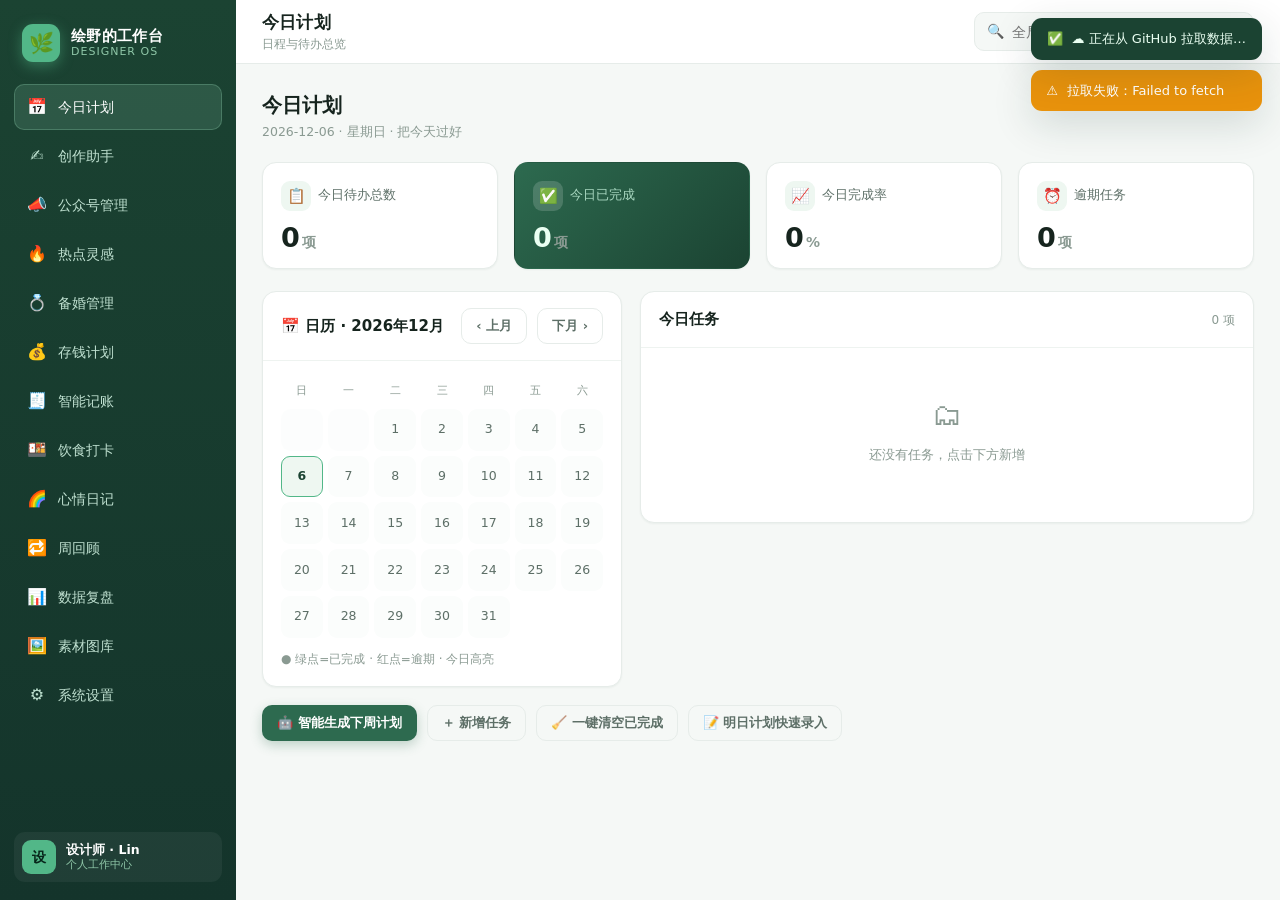
==== commit d9bf3477: "feat(svreview): 按小红书/抖音真实数据界面重设计复盘字段，新增曝光/封面点击/互动率/被引用/均看时长/涨粉/平均图数等平台指标" ====
--- a/index.html
+++ b/index.html
@@ -404,6 +404,10 @@
 .ocr-preview{text-align:center;margin-bottom:16px}
 .ocr-preview img{max-width:100%;max-height:220px;border-radius:12px;box-shadow:var(--shadow)}
 .ocr-status{font-size:12.5px;color:var(--text-2);margin-top:10px;background:var(--surface-2);border-radius:8px;padding:8px 12px;display:inline-block}
+.ocr-paste{margin-top:18px;padding-top:16px;border-top:1px dashed var(--border,#e5e7eb)}
+.ocr-paste .tip{font-size:12px;color:var(--text-3);margin:8px 0}
+.ocr-paste textarea{width:100%;min-height:104px;resize:vertical;border:1px solid var(--border,#e5e7eb);border-radius:10px;padding:10px 12px;font-size:13px;line-height:1.6;font-family:inherit;background:var(--surface-2,#f6f7f9);color:var(--text,#1f2329);box-sizing:border-box}
+.ocr-paste .btn{margin-top:10px}
 .ocr-fields .form{display:grid;grid-template-columns:1fr 1fr;gap:12px}
 .ocr-fields .form .grp:nth-child(3),.ocr-fields .form .grp:nth-child(13){grid-column:1/-1}
 @media(max-width:768px){
@@ -784,9 +788,11 @@
     // 11.5 短视频复盘
     svreviews:[
       {id:"sv1",platform:"抖音",title:"毛坯房验收 9 个必查点",link:"https://v.douyin.com/example1",publishDate:"2026-07-22",play:125000,like:8600,comment:540,fav:3200,share:1100,finish:42,tag:"验房",note:"开头用「花几十万买房」制造焦虑钩子，完播拉满；结尾引导关注下期。"},
-      {id:"sv2",platform:"小红书",title:"备婚收纳 30 个好物",link:"https://www.xiaohongshu.com/example2",publishDate:"2026-07-25",play:38000,like:2100,comment:80,fav:1500,share:120,finish:18,tag:"备婚",note:"收藏还行但完播掉得厉害，中段铺垫太长。"},
+      {id:"sv2",platform:"小红书",title:"备婚收纳 30 个好物",link:"https://www.xiaohongshu.com/example2",publishDate:"2026-07-25",play:38000,like:2100,comment:80,fav:1500,share:120,expose:158000,ctr:8.5,engRate:6.2,avgWatch:24,follow:86,cite:12,tag:"备婚",note:"收藏还行但观看时长掉得厉害，中段铺垫太长。"},
       {id:"sv3",platform:"视频号",title:"本地婚礼跟拍避坑",link:"https://weixin.qq.com/example3",publishDate:"2026-07-28",play:9600,like:720,comment:210,fav:300,share:95,finish:35,tag:"本地生活",note:"评论率异常高，话题性强，适合做系列。"},
-      {id:"sv4",platform:"小红书",form:"图文",title:"装修避坑 9 张清单图",link:"https://www.xiaohongshu.com/example4",publishDate:"2026-07-26",play:52000,like:3100,comment:140,fav:2600,share:200,finish:0,swipe:22,expand:38,tag:"验房",note:"图文收藏率高，划走率控制好；文案展开率尚可，首图可再强悬念。"},
+      {id:"sv4",platform:"小红书",form:"图文",title:"装修避坑 9 张清单图",link:"https://www.xiaohongshu.com/example4",publishDate:"2026-07-26",play:52000,like:3100,comment:140,fav:2600,share:200,expose:286000,ctr:6.8,engRate:7.4,swipe:22,expand:38,avgSlides:4.2,follow:120,cite:8,tag:"验房",note:"图文收藏率高，划走率控制好；文案展开率尚可，首图可再强悬念。"},
+      {id:"sv5",platform:"抖音",form:"图文",title:"毛坯房验收流程一张图",link:"https://v.douyin.com/example5",publishDate:"2026-08-14",play:40000,like:43,comment:116,fav:6,share:2,swipe:30.7,expand:0.07,avgSlides:1,tag:"验房",note:"播放量较往期大涨，但文案展开率极低，说明用户只看图不展开文字。"},
+      {id:"sv6",platform:"小红书",form:"图文",title:"毛坯房自装话题笔记",link:"https://www.xiaohongshu.com/example6",publishDate:"2026-08-14",play:26,like:0,comment:2,fav:0,share:0,expose:239,ctr:10.5,engRate:8,avgWatch:18.1,follow:0,cite:0,tag:"验房",note:"曝光极低但封面点击率和互动率尚可，问题在于没有进入更大流量池。"},
     ],
     // 11. 素材图库
     materials:[
@@ -1180,25 +1186,37 @@
       const arr=store.state.svreviews||[];
       const total=arr.length;
       const totalPlay=arr.reduce((s,x)=>s+x.play,0);
+      const totalExpose=arr.reduce((s,x)=>s+(x.expose||0),0);
       const videos=arr.filter(x=>(x.form||"视频")!=="图文");
       const images=arr.filter(x=>(x.form||"视频")==="图文");
+      const xhsImgs=arr.filter(x=>x.platform==="小红书" && (x.form||"视频")==="图文");
       const avgFinish=videos.length?Math.round(videos.reduce((s,x)=>s+x.finish,0)/videos.length):0;
       const avgSwipe=images.length?Math.round(images.reduce((s,x)=>s+(x.swipe||0),0)/images.length):0;
-      const eng=arr.reduce((s,x)=>s+(x.like+x.comment+x.fav+x.share),0);
-      const avgEng=totalPlay?+(eng/totalPlay*100).toFixed(2):0;
+      const avgCtr=xhsImgs.length?+(xhsImgs.reduce((s,x)=>s+(x.ctr||0),0)/xhsImgs.length).toFixed(1):0;
+      const avgEng=totalPlay?+(arr.reduce((s,x)=>s+x.like+x.comment+x.fav+x.share,0)/totalPlay*100).toFixed(2):0;
+      const avgEngRate=xhsImgs.length?+(xhsImgs.reduce((s,x)=>s+(x.engRate||0),0)/xhsImgs.length).toFixed(1):0;
       const byPlat={};
       arr.forEach(x=>{ byPlat[x.platform]=byPlat[x.platform]||{play:0,n:0}; byPlat[x.platform].play+=x.play; byPlat[x.platform].n++; });
       let bestPlat="-",bestAvg=-1;
       for(const p in byPlat){ const a=byPlat[p].play/byPlat[p].n; if(a>bestAvg){bestAvg=a;bestPlat=p;} }
       const top=arr.slice().sort((a,b)=>b.play-a.play)[0];
-      return {total,totalPlay,avgFinish,hasVideo:videos.length>0,avgSwipe,hasImage:images.length>0,avgEng,bestPlat,bestAvg:Math.round(bestAvg),top};
+      return {total,totalPlay,totalExpose,avgFinish,hasVideo:videos.length>0,avgSwipe,hasImage:images.length>0,avgCtr,hasXhsImg:xhsImgs.length>0,avgEng,avgEngRate,hasXhsRate:xhsImgs.length>0,bestPlat,bestAvg:Math.round(bestAvg),top};
     },
     // 短视频复盘：单条健康度诊断（视频：完播/点赞/评论/收藏/转发；图文：点赞/评论/收藏/转发 + 图文专属）
     svDiagnose(e){
       const out=[]; const r=(a,b)=>b?+(a/b*100).toFixed(2):0;
       const form = e.form || "视频";
+      const plat = e.platform || "";
+      const isXhs = plat==="小红书";
       if(form==="图文"){
         out.push({lv:"good",t:"图文作品以「收藏率」为核心指标——用户觉得有用才会藏，比点赞更硬核，优先盯收藏。"});
+      }
+      // 流量指标（小红书）
+      if(isXhs && form==="图文"){
+        const ctr=e.ctr||0;
+        out.push({lv: ctr>=8?"good":ctr>=5?"warn":"bad", t:"封面点击率 "+ctr+"%："+(ctr>=8?"封面与标题钩子到位，能拿到曝光中的点击。":ctr>=5?"中等，封面信息价值或悬念可再优化。":"偏低，封面没有抓住目标用户——重做首图，放大痛点/利益点/反差。")});
+        const er=e.engRate||0;
+        out.push({lv: er>=6?"good":er>=3?"warn":"bad", t:"互动率 "+er+"%："+(er>=6?"内容互动感强，用户愿意点赞/评论/收藏。":er>=3?"正常水平，可在正文中埋更多互动钩子。":"偏低，内容价值感或情绪共鸣不足，强化「有用 or 有情绪」并引导评论。")});
       }
       const lr=r(e.like,e.play);
       if(lr<3) out.push({lv:"bad",t:"点赞率 "+lr+"% 偏低：内容价值感/情绪共鸣不足，强化「有用 or 有情绪」其中之一。"});
@@ -1218,6 +1236,13 @@
         out.push({lv: sw<=30?"good":sw<=50?"warn":"bad", t:"划走率 "+sw+"%："+(sw<=30?"用户愿意往下翻，首图与标题钩子到位。":sw<=50?"中游，首图信息量或悬念可再强化，降低前几屏的无效铺垫。":"偏高，用户快速划走——首图没抓住注意力，重做封面与第 1 行文案。")});
         const ex=e.expand||0;
         out.push({lv: ex>=30?"good":ex>=15?"warn":"bad", t:"文案展开率 "+ex+"%："+(ex>=30?"「展开全文」比例高，正文有料，适合在正文埋钩子引导关注。":ex>=15?"一般，正文前 2 行需更抓人，尽早给利益点。":"偏低，正文开头没留住人，前 2 行要有强利益点 / 反差。")});
+        if(isXhs && (e.avgWatch||0)>0){
+          const aw=e.avgWatch;
+          out.push({lv: aw>=20?"good":aw>=10?"warn":"bad", t:"平均观看时长 "+aw+"秒："+(aw>=20?"用户愿意停留阅读，内容节奏和信息密度合适。":aw>=10?"中等，前面几张图可再压缩铺垫，尽快给干货。":"偏短，用户很快划走，首图/标题与正文预期不一致。")});
+        }
+        if(isXhs && (e.follow||0)>0){
+          out.push({lv:"good",t:"涨粉 "+e.follow+"：这条内容带来了关注，说明账号价值感被认可。"});
+        }
       } else {
         if(fr<1) out.push({lv:"bad",t:"收藏率 "+fr+"% 偏低：缺实用干货。加清单/模板/步骤图，提升「先藏再说」。"});
         else if(fr<3) out.push({lv:"warn",t:"收藏率 "+fr+"% 正常，可强化「评论区领 checklist」。"});
@@ -1250,7 +1275,13 @@
       const swRaw=months.map(m=>{ const t=map[m].filter(x=>(x.form||"视频")==="图文"); return t.length?Math.round(t.reduce((s,x)=>s+(x.swipe||0),0)/t.length):null; });
       const hasSwipe=swRaw.some(x=>x!=null);
       let lastS=0; const swipe=swRaw.map(x=>{ if(x==null)return lastS; lastS=x; return x; });
-      return {months,play,eng,fin,hasFin,swipe,hasSwipe};
+      const ctrRaw=months.map(m=>{ const t=map[m].filter(x=>x.platform==="小红书" && (x.form||"视频")==="图文"); return t.length?+(t.reduce((s,x)=>s+(x.ctr||0),0)/t.length).toFixed(1):null; });
+      const hasCtr=ctrRaw.some(x=>x!=null);
+      let lastC=0; const ctr=ctrRaw.map(x=>{ if(x==null)return lastC; lastC=x; return x; });
+      const erRaw=months.map(m=>{ const t=map[m].filter(x=>x.platform==="小红书" && (x.form||"视频")==="图文"); return t.length?+(t.reduce((s,x)=>s+(x.engRate||0),0)/t.length).toFixed(1):null; });
+      const hasEr=erRaw.some(x=>x!=null);
+      let lastE=0; const engRate=erRaw.map(x=>{ if(x==null)return lastE; lastE=x; return x; });
+      return {months,play,eng,fin,hasFin,swipe,hasSwipe,ctr,hasCtr,engRate,hasEr};
     },
     // 数据复盘：平台健康分（综合播放/互动/完播/收藏，满分 100）
     svHealth(){
@@ -1269,12 +1300,18 @@
         const swipe=imgs.length?Math.round(imgs.reduce((s,x)=>s+(x.swipe||0),0)/imgs.length):null;
         const ret=fin!=null?fin:(swipe!=null?Math.max(0,100-swipe):null);
         const favRate=plays?+(t.reduce((s,x)=>s+x.fav,0)/plays*100).toFixed(2):0;
+        // 小红书额外指标
+        const xhsImgs=p==="小红书"?imgs:[];
+        const avgCtr=xhsImgs.length?+(xhsImgs.reduce((s,x)=>s+(x.ctr||0),0)/xhsImgs.length).toFixed(1):null;
+        const avgEr=xhsImgs.length?+(xhsImgs.reduce((s,x)=>s+(x.engRate||0),0)/xhsImgs.length).toFixed(1):null;
         const sPlay=Math.min(100,Math.round(Math.log10(avgPlay+10)/Math.log10(200010)*100));
         const sEng=Math.min(100,Math.round(eng/15*100));
         const sFin=ret==null?0:Math.min(100,Math.round(ret/50*100));
         const sFav=Math.min(100,Math.round(favRate/10*100));
-        const score=Math.round(sPlay*0.25+sEng*0.3+sFin*0.25+sFav*0.2);
-        return {platform:p,score,avgPlay,eng,fin,swipe,favRate,n:t.length};
+        const sCtr=avgCtr==null?0:Math.min(100,Math.round(avgCtr/12*100));
+        const sEr=avgEr==null?0:Math.min(100,Math.round(avgEr/10*100));
+        const score=Math.round(sPlay*0.25+sEng*0.25+sFin*0.2+sFav*0.15+sCtr*0.08+sEr*0.07);
+        return {platform:p,score,avgPlay,eng,fin,swipe,favRate,avgCtr,avgEr,n:t.length};
       }).sort((a,b)=>b.score-a.score);
       const overall=Math.round(rows.reduce((s,x)=>s+x.score,0)/rows.length);
       return {rows,overall};
@@ -1816,11 +1853,15 @@
     addSvReview(v){
       store.state.svreviews.unshift({id:store.uid("sv"),platform:v.platform||"抖音",form:v.form||"视频",title:v.title,link:v.link||"",
         publishDate:v.publishDate||App.TODAY,play:+v.play||0,like:+v.like||0,comment:+v.comment||0,
-        fav:+v.fav||0,share:+v.share||0,finish:+v.finish||0,swipe:+v.swipe||0,expand:+v.expand||0,tag:v.tag||"",note:v.note||""}); save();
+        fav:+v.fav||0,share:+v.share||0,finish:+v.finish||0,swipe:+v.swipe||0,expand:+v.expand||0,
+        expose:+v.expose||0,ctr:+v.ctr||0,engRate:+v.engRate||0,cite:+v.cite||0,avgWatch:+v.avgWatch||0,follow:+v.follow||0,avgSlides:+v.avgSlides||0,
+        tag:v.tag||"",note:v.note||""}); save();
     },
     updateSvReview(id,v){ const x=store.state.svreviews.find(z=>z.id===id); if(x)Object.assign(x,{
       platform:v.platform,form:v.form,title:v.title,link:v.link||"",publishDate:v.publishDate,play:+v.play||0,like:+v.like||0,
-      comment:+v.comment||0,fav:+v.fav||0,share:+v.share||0,finish:+v.finish||0,swipe:+v.swipe||0,expand:+v.expand||0,tag:v.tag||"",note:v.note||""}); save(); },
+      comment:+v.comment||0,fav:+v.fav||0,share:+v.share||0,finish:+v.finish||0,swipe:+v.swipe||0,expand:+v.expand||0,
+      expose:+v.expose||0,ctr:+v.ctr||0,engRate:+v.engRate||0,cite:+v.cite||0,avgWatch:+v.avgWatch||0,follow:+v.follow||0,avgSlides:+v.avgSlides||0,
+      tag:v.tag||"",note:v.note||""}); save(); },
     deleteSvReview(id){ store.state.svreviews=store.state.svreviews.filter(z=>z.id!==id); save(); },
 
     // ---- 素材图库 ----
@@ -2944,11 +2985,15 @@
         <div class="card-body">
           <div class="sv-meta">📅 ${App.esc(v.publishDate)} ｜ ${ui().catTag(v.tag||"未分类")} ｜ ${linkHtml}</div>
           <div class="sv-stats">
-            ${svStat(v.form==="图文"?"浏览":"播放",v.play)} ${svStat("点赞",v.like)} ${svStat("评论",v.comment)} ${svStat("收藏",v.fav)} ${svStat("转发",v.share)}
+            ${v.platform==="小红书" && (v.expose||0)>0 ? svStat("曝光",v.expose)+svStat("观看",v.play) : svStat(v.form==="图文"?"浏览":"播放",v.play)}
+            ${svStat("点赞",v.like)} ${svStat("评论",v.comment)} ${svStat("收藏",v.fav)} ${svStat("转发",v.share)}
+            ${v.platform==="小红书" && (v.ctr||0)>0 ? svStat("封面点击",v.ctr+"%")+svStat("互动",v.engRate+"%") : ""}
             ${v.form==="图文"
               ? svStat("划走率",(v.swipe||0)+"%")+svStat("文案展开率",(v.expand||0)+"%")
+                +(v.platform==="抖音" && (v.avgSlides||0)>0 ? svStat("平均图数",v.avgSlides) : "")
+                +(v.platform==="小红书" && (v.avgWatch||0)>0 ? svStat("均看",v.avgWatch+"s") : "")
+                +(v.platform==="小红书" && (v.follow||0)>0 ? svStat("涨粉",v.follow) : "")
               : svStat("完播率",v.finish+"%")}
-          </div>
           ${diagHtml?`<div class="sv-diag">${diagHtml}</div>`:""}
           ${v.note?`<div class="sv-note">📝 ${App.esc(v.note)}</div>`:""}
         </div></div>`;
@@ -2958,9 +3003,11 @@
         <div class="head-actions">${ui().btn("📷 截图识别","","sv-ocr")}${ui().btn("＋ 新增发布记录","primary","sv-add")}</div></div>
       <div class="stat-grid">
         ${ui().statCard({label:"发布作品",icon:"🎬",value:ov.total,unit:"条"})}
-        ${ui().statCard({label:"总播放",icon:"▶️",value:ov.totalPlay.toLocaleString(),unit:"次"})}
+        ${ui().statCard({label:"总播放/浏览",icon:"▶️",value:ov.totalPlay.toLocaleString(),unit:"次"})}
+        ${ov.totalExpose>0?ui().statCard({label:"总曝光",icon:"👁️",value:ov.totalExpose.toLocaleString(),unit:"次"}):""}
         ${ui().statCard({label:ov.hasVideo?"平均完播率":(ov.hasImage?"平均划走率":"平均完播率"),icon:"⏱️",value:ov.hasVideo?ov.avgFinish:(ov.hasImage?ov.avgSwipe:"—"),unit:(ov.hasVideo||ov.hasImage)?"%":"",accent:true})}
-        ${ui().statCard({label:"平均互动率",icon:"💬",value:ov.avgEng,unit:"%"})}
+        ${ov.hasXhsImg?ui().statCard({label:"平均封面点击率",icon:"🖼️",value:ov.avgCtr,unit:"%"}):""}
+        ${ui().statCard({label:ov.hasXhsRate?"小红书平均互动率":"平均互动率",icon:"💬",value:ov.hasXhsRate?ov.avgEngRate:ov.avgEng,unit:"%"})}
       </div>
       ${ov.bestPlat!=="-"?`<div class="sv-best">🏆 表现最佳平台：<b>${App.esc(ov.bestPlat)}</b>（场均播放 ${ov.bestAvg.toLocaleString()}）${ov.top?` ｜ 爆款：<b>${App.esc(ov.top.title)}</b>（${ov.top.play.toLocaleString()} 播放）`:""}</div>`:""}
       ${trend?`<div class="card"><div class="card-head"><h3>📈 数据趋势</h3><span class="sub">按发布月份聚合</span></div>
@@ -2969,6 +3016,8 @@
           <div class="sv-tr"><span class="sv-trk">平均互动率(%)</span>${ui().lineChart(trend.eng,"#e8920c")}</div>
           ${trend.hasFin?`<div class="sv-tr"><span class="sv-trk">平均完播率(%)</span>${ui().lineChart(trend.fin,"#2f6fed")}</div>`:""}
           ${trend.hasSwipe?`<div class="sv-tr"><span class="sv-trk">平均划走率(%) · 图文</span>${ui().lineChart(trend.swipe,"#e8590c")}</div>`:""}
+          ${trend.hasCtr?`<div class="sv-tr"><span class="sv-trk">平均封面点击率(%) · 小红书图文</span>${ui().lineChart(trend.ctr,"#d63384")}</div>`:""}
+          ${trend.hasEr?`<div class="sv-tr"><span class="sv-trk">平均互动率(%) · 小红书图文</span>${ui().lineChart(trend.engRate,"#7952b3")}</div>`:""}
           <div class="sv-months">${trend.months.map(m=>`<span>${App.esc(m)}</span>`).join("")}</div>
         </div></div>`:""}
       ${health?`<div class="card"><div class="card-head"><h3>🩺 平台健康分</h3><span class="sub">综合播放/互动/完播/收藏 · 满分100</span></div>
@@ -2977,7 +3026,7 @@
           ${health.rows.map(r=>`<div class="sv-hrow">
             <span class="sv-hname">${App.esc(r.platform)}</span>
             <div class="progress-row"><div class="progress thin" style="flex:1"><i style="width:${r.score}%;background:${r.score>=70?'var(--green-600)':r.score>=45?'var(--green-500)':'var(--danger)'}"></i></div><span class="pct">${r.score}</span></div>
-            <span class="sv-hmeta">${r.n}条 · 互动${r.eng}%${r.fin!=null?` · 完播${r.fin}%`:(r.swipe!=null?` · 划走${r.swipe}%`:'')} · 收藏${r.favRate}%</span>
+            <span class="sv-hmeta">${r.n}条 · 互动${r.eng}%${r.fin!=null?` · 完播${r.fin}%`:(r.swipe!=null?` · 划走${r.swipe}%`:'')} · 收藏${r.favRate}%${r.avgCtr!=null?` · 封面点击${r.avgCtr}%`:''}${r.avgEr!=null?` · 互动${r.avgEr}%`:''}</span>
           </div>`).join("")}
         </div></div>`:""}
       <div class="card"><div class="card-head"><h3>发布记录（${arr.length}）</h3><span class="sub">填完数据自动给出专业诊断</span></div>
@@ -2987,9 +3036,15 @@
           const eng=+((d.like+d.comment+d.fav+d.share)/(d.play||1)*100).toFixed(2);
           const fin=(d.form||"视频")!=="图文"?d.finish:null;
           const fr=+(d.fav/(d.play||1)*100).toFixed(2);
+          const extra=[];
+          if(d.platform==="小红书" && d.ctr>0) extra.push(`封面点击 ${d.ctr}%`);
+          if(d.platform==="小红书" && d.engRate>0) extra.push(`互动 ${d.engRate}%`);
+          if(d.avgWatch>0) extra.push(`均看 ${d.avgWatch}s`);
+          if(d.follow>0) extra.push(`涨粉 ${d.follow}`);
+          if(d.avgSlides>0) extra.push(`平均 ${d.avgSlides} 张图`);
           return `<div class="row" data-search="${App.esc(d.title)}">
             <div class="main"><div class="title">${App.esc(d.platform)} · ${App.esc(d.title)} ${d.form==="图文"?'<span class="tag">图文</span>':''}</div>
-            <div class="meta">${fin!=null?`<span>完播 ${fin}%</span>`:`<span>划走 ${(d.swipe||0)}%</span><span>展开 ${(d.expand||0)}%</span>`}<span>互动 ${eng}%</span><span>收藏 ${fr}%</span></div>
+            <div class="meta">${fin!=null?`<span>完播 ${fin}%</span>`:`<span>划走 ${(d.swipe||0)}%</span><span>展开 ${(d.expand||0)}%</span>`}<span>互动 ${eng}%</span><span>收藏 ${fr}%</span>${extra.length?`<span>${extra.join(' · ')}</span>`:''}</div>
             ${d.dnaNote?`<div class="meta" style="color:var(--green-700)">🧬 ${App.esc(d.dnaNote)}</div>`:''}</div>
             <div class="ops"><button class="link" data-action="sv-dna" data-id="${d.id}">${d.dnaNote?'拆解笔记':'写拆解'}</button></div></div>`;
         }).join("")}</div></div></div>`:""}
@@ -3007,29 +3062,48 @@
   function svStat(label,val){ return `<div class="sv-stat"><div class="v">${typeof val==="number"?val.toLocaleString():val}</div><div class="l">${label}</div></div>`; }
   function svForm(v){
     const isPrefill=!!v && !v.id;
-    ui().formModal({title:v && v.id?"编辑发布记录":"新增发布记录",okText:v && v.id?"保存":"添加",value:v||{},fields:[
+    const FIELDS=[
       {name:"platform",label:"发布平台",type:"select",options:["抖音","小红书","视频号","B站","快手","微博","其他"]},
       {name:"form",label:"内容形式",type:"select",options:["视频","图文"]},
       {name:"title",label:"内容标题",type:"text",required:true},
       {name:"link",label:"内容链接",type:"text",placeholder:"https://..."},
       {name:"publishDate",label:"发布时间",type:"date"},
-      {name:"play",label:"播放量",type:"number"},
-      {name:"like",label:"点赞",type:"number"},
-      {name:"comment",label:"评论",type:"number"},
-      {name:"fav",label:"收藏",type:"number"},
-      {name:"share",label:"转发",type:"number"},
-      {name:"finish",label:"完播率（%）",type:"number",hint:"仅视频"},
-      {name:"swipe",label:"划走率（%）",type:"number",hint:"仅图文"},
-      {name:"expand",label:"文案展开率（%）",type:"number",hint:"仅图文"},
-      {name:"tag",label:"选题标签 / 赛道",type:"text",placeholder:"验房 / 备婚 / 本地生活"},
-      {name:"note",label:"复盘笔记 / 我的建议",type:"textarea"},
-    ],onChange:(formEl)=>{
-      const fv=(formEl.querySelector('[name=form]')||{}).value;
+      // 流量
+      {name:"play",label:"播放量 / 观看数",type:"number",group:"traffic"},
+      {name:"expose",label:"曝光数",type:"number",group:"traffic",plat:"小红书"},
+      {name:"ctr",label:"封面点击率（%）",type:"number",group:"traffic",plat:"小红书"},
+      // 互动
+      {name:"like",label:"点赞",type:"number",group:"eng"},
+      {name:"comment",label:"评论",type:"number",group:"eng"},
+      {name:"fav",label:"收藏",type:"number",group:"eng"},
+      {name:"share",label:"转发",type:"number",group:"eng"},
+      {name:"engRate",label:"互动率（%）",type:"number",group:"eng",plat:"小红书"},
+      {name:"cite",label:"被引用数",type:"number",group:"eng",plat:"小红书"},
+      // 深度
+      {name:"finish",label:"完播率（%）",type:"number",group:"depth",form:"视频"},
+      {name:"swipe",label:"划走率（%）",type:"number",group:"depth",form:"图文"},
+      {name:"expand",label:"文案展开率（%）",type:"number",group:"depth",form:"图文"},
+      {name:"avgWatch",label:"平均观看时长（秒）",type:"number",group:"depth",plat:"小红书"},
+      {name:"avgSlides",label:"平均浏览图片数",type:"number",group:"depth",plat:"抖音",form:"图文"},
+      {name:"follow",label:"涨粉数",type:"number",group:"depth",plat:"小红书"},
+      // 标签
+      {name:"tag",label:"选题标签 / 赛道",type:"text",placeholder:"验房 / 备婚 / 本地生活",group:"meta"},
+      {name:"note",label:"复盘笔记 / 我的建议",type:"textarea",group:"meta"},
+    ];
+    ui().formModal({title:v && v.id?"编辑发布记录":"新增发布记录",okText:v && v.id?"保存":"添加",value:v||{},fields:FIELDS,onChange:(formEl)=>{
+      const plat=(formEl.querySelector('[name=platform]')||{}).value||"";
+      const fv=(formEl.querySelector('[name=form]')||{}).value||"视频";
       const grp=n=>{ const e=formEl.querySelector('[name='+n+']'); return e?e.closest('.grp'):null; };
-      const isImg=fv==="图文";
-      ['finish'].forEach(n=>{ const g=grp(n); if(g)g.style.display=isImg?"none":""; });
-      ['swipe','expand'].forEach(n=>{ const g=grp(n); if(g)g.style.display=isImg?"":"none"; });
-      const pl=grp('play'); const plL=pl?pl.querySelector('label'):null; if(plL) plL.innerHTML=isImg?'浏览/阅读量':'播放量';
+      FIELDS.forEach(f=>{
+        if(f.group==="meta") return;
+        const g=grp(f.name); if(!g) return;
+        let show=true;
+        if(f.form && f.form!==fv) show=false;
+        if(f.plat && f.plat!==plat) show=false;
+        g.style.display=show?"":"none";
+      });
+      const pl=grp('play'); const plL=pl?pl.querySelector('label'):null;
+      if(plL) plL.innerHTML=plat==="小红书"?"观看数":(fv==="图文"?"浏览/阅读量":"播放量");
     },onSubmit:(f,close)=>{ if(v && v.id) M().updateSvReview(v.id,f); else M().addSvReview(f); close(); App.refresh(); ui().toast(v && v.id?"已保存":(isPrefill?"已识别并添加发布记录":"已添加发布记录")); }});
   }
 
@@ -3079,10 +3153,14 @@
       {keys:['点赞数','点赞量','点赞'], name:'like', unit:'number'},
       {keys:['评论数','评论量','评论'], name:'comment', unit:'number'},
       {keys:['收藏数','收藏量','收藏'], name:'fav', unit:'number'},
+      {keys:['被引用数','被引用'], name:'cite', unit:'number'},
       {keys:['分享数','分享量','转发数','转发量','分享','转发'], name:'share', unit:'number'},
       {keys:['完播率','完播'], name:'finish', unit:'percent'},
       {keys:['划走率','划走'], name:'swipe', unit:'percent'},
       {keys:['文案展开率','展开率','文案展开'], name:'expand', unit:'percent'},
+      {keys:['平均观看时长','观看时长'], name:'avgWatch', unit:'number'},
+      {keys:['涨粉数','涨粉'], name:'follow', unit:'number'},
+      {keys:['平均浏览图片数','浏览图片数'], name:'avgSlides', unit:'number'},
     ];
     for(let i=0;i<lines.length;i++){
       const line=lines[i];
@@ -3115,6 +3193,12 @@
                 <input type="file" id="ocrFile" accept="image/*" style="display:none">
                 <button class="btn btn-primary" id="ocrPick">选择截图</button>
               </div>
+            </div>
+            <div class="ocr-paste">
+              <div class="section-title"><span class="bar"></span>或粘贴截图上的文字（免 OCR 引擎，手机可用）</div>
+              <p class="tip">手动把截图上的关键数字复制粘贴到下面，点「识别粘贴的文字」即可自动解析填表（无需下载模型）：</p>
+              <textarea id="ocrPaste" placeholder="例如：&#10;播放量 3.4万&#10;点赞量 42&#10;评论量 114&#10;收藏量 6&#10;划走率 29.92%&#10;文案展开率 0.06%"></textarea>
+              <button class="btn btn-ghost" id="ocrPasteBtn">识别粘贴的文字</button>
             </div>
             <div class="ocr-preview" id="ocrPreview" style="display:none">
               <img id="ocrImg" src="" alt="preview">
@@ -3186,20 +3270,21 @@
       if(!window.Worker){ showOcrFallback('当前浏览器不支持 Web Worker，无法运行 OCR'); return; }
       if(!window.WebAssembly){ showOcrFallback('当前浏览器不支持 WebAssembly，无法运行 OCR'); return; }
       const tessCDN='https://cdn.jsdelivr.net/npm';
+      const langVer='4.0.0_best_int';
       let timeoutId=null;
       loadTesseract().then(T=>{
-        statusEl.textContent='正在加载识别模型（首次约 5-15 秒）…';
+        statusEl.textContent='正在加载识别模型（首次约 10-20 秒）…';
         timeoutId=setTimeout(()=>{
           if(statusEl && /加载|识别|初始化/i.test(statusEl.textContent||'')){
-            showOcrFallback('识别超时（手机浏览器限制/网络原因）');
+            showOcrFallback('识别超时（模型加载过慢/网络原因）');
           }
-        },25000);
+        },45000);
         return T.recognize(dataUrl,'chi_sim',{
           logger:m=>{
             if(m.status && statusEl) statusEl.textContent='正在识别：'+m.status+' '+(Math.round(m.progress*100)||0)+'%';
           },
           workerPath:tessCDN+'/tesseract.js@4/dist/worker.min.js',
-          langPath:tessCDN+'/@tesseract.js-data/chi_sim/4.0.0_best_int/',
+          langPath:tessCDN+'/@tesseract.js-data/chi_sim/'+langVer+'/',
           corePath:tessCDN+'/tesseract.js-core@4/tesseract-core.wasm.js'
         });
       }).then(result=>{
@@ -3232,14 +3317,21 @@
         {n:'form',l:'内容形式',t:'select',opts:['视频','图文']},
         {n:'title',l:'内容标题',t:'text'},
         {n:'publishDate',l:'发布时间',t:'date',v:today},
-        {n:'play',l:'播放量 / 浏览量',t:'number'},
+        {n:'play',l:'播放量 / 观看数',t:'number'},
+        {n:'expose',l:'曝光数',t:'number',plat:'小红书'},
+        {n:'ctr',l:'封面点击率（%）',t:'number',plat:'小红书'},
         {n:'like',l:'点赞',t:'number'},
         {n:'comment',l:'评论',t:'number'},
         {n:'fav',l:'收藏',t:'number'},
         {n:'share',l:'转发',t:'number'},
-        {n:'finish',l:'完播率（%）',t:'number'},
-        {n:'swipe',l:'划走率（%）',t:'number'},
-        {n:'expand',l:'文案展开率（%）',t:'number'},
+        {n:'engRate',l:'互动率（%）',t:'number',plat:'小红书'},
+        {n:'cite',l:'被引用数',t:'number',plat:'小红书'},
+        {n:'finish',l:'完播率（%）',t:'number',form:'视频'},
+        {n:'swipe',l:'划走率（%）',t:'number',form:'图文'},
+        {n:'expand',l:'文案展开率（%）',t:'number',form:'图文'},
+        {n:'avgWatch',l:'平均观看时长（秒）',t:'number',plat:'小红书'},
+        {n:'avgSlides',l:'平均浏览图片数',t:'number',plat:'抖音',form:'图文'},
+        {n:'follow',l:'涨粉数',t:'number',plat:'小红书'},
         {n:'tag',l:'选题标签 / 赛道',t:'text'},
       ];
       formEl.innerHTML=fields.map(f=>{
@@ -3249,23 +3341,43 @@
         }
         return `<div class="grp"><label>${f.l}</label><input type="${f.t}" name="${f.n}" value="${val}"></div>`;
       }).join('');
+      const platSel=formEl.querySelector('[name=platform]');
       const formSel=formEl.querySelector('[name=form]');
       const toggle=()=>{
-        const isImg=formSel.value==='图文';
-        const hide=n=>{ const g=formEl.querySelector('[name='+n+']'); if(g) g.closest('.grp').style.display='none'; };
-        const show=n=>{ const g=formEl.querySelector('[name='+n+']'); if(g) g.closest('.grp').style.display=''; };
-        ['finish'].forEach(isImg?hide:show);
-        ['swipe','expand'].forEach(isImg?show:hide);
+        const plat=platSel.value||'';
+        const fv=formSel.value||'视频';
+        fields.forEach(f=>{
+          if(f.n==='platform'||f.n==='form'||f.n==='title'||f.n==='publishDate'||f.n==='tag') return;
+          const g=formEl.querySelector('[name='+f.n+']'); if(!g) return;
+          let show=true;
+          if(f.form && f.form!==fv) show=false;
+          if(f.plat && f.plat!==plat) show=false;
+          g.closest('.grp').style.display=show?'':'none';
+        });
       };
+      platSel.addEventListener('change',toggle);
       formSel.addEventListener('change',toggle);
       toggle();
     }
     fillBtn.addEventListener('click',()=>{
-      const fd=new FormData(formEl);
       const out={};
-      ['platform','form','title','publishDate','play','like','comment','fav','share','finish','swipe','expand','tag'].forEach(n=>out[n]=fd.get(n));
+      ['platform','form','title','publishDate','play','expose','ctr','like','comment','fav','share','engRate','cite','finish','swipe','expand','avgWatch','avgSlides','follow','tag'].forEach(n=>{
+        const el=formEl.querySelector('[name='+n+']');
+        out[n]=el?el.value:'';
+      });
       close();
       svForm(out);
+    });
+    const pasteArea=document.getElementById('ocrPaste');
+    const pasteBtn=document.getElementById('ocrPasteBtn');
+    if(pasteBtn) pasteBtn.addEventListener('click',()=>{
+      const txt=(pasteArea&&pasteArea.value||'').trim();
+      if(!txt){ ui().toast('请先粘贴截图上的文字','err'); return; }
+      metrics=extractOcrMetrics(txt);
+      if(statusEl) statusEl.textContent='已从粘贴文字解析';
+      renderOcrFields(metrics,todayStr);
+      fieldsEl.style.display='block';
+      fillBtn.disabled=false;
     });
   }
 
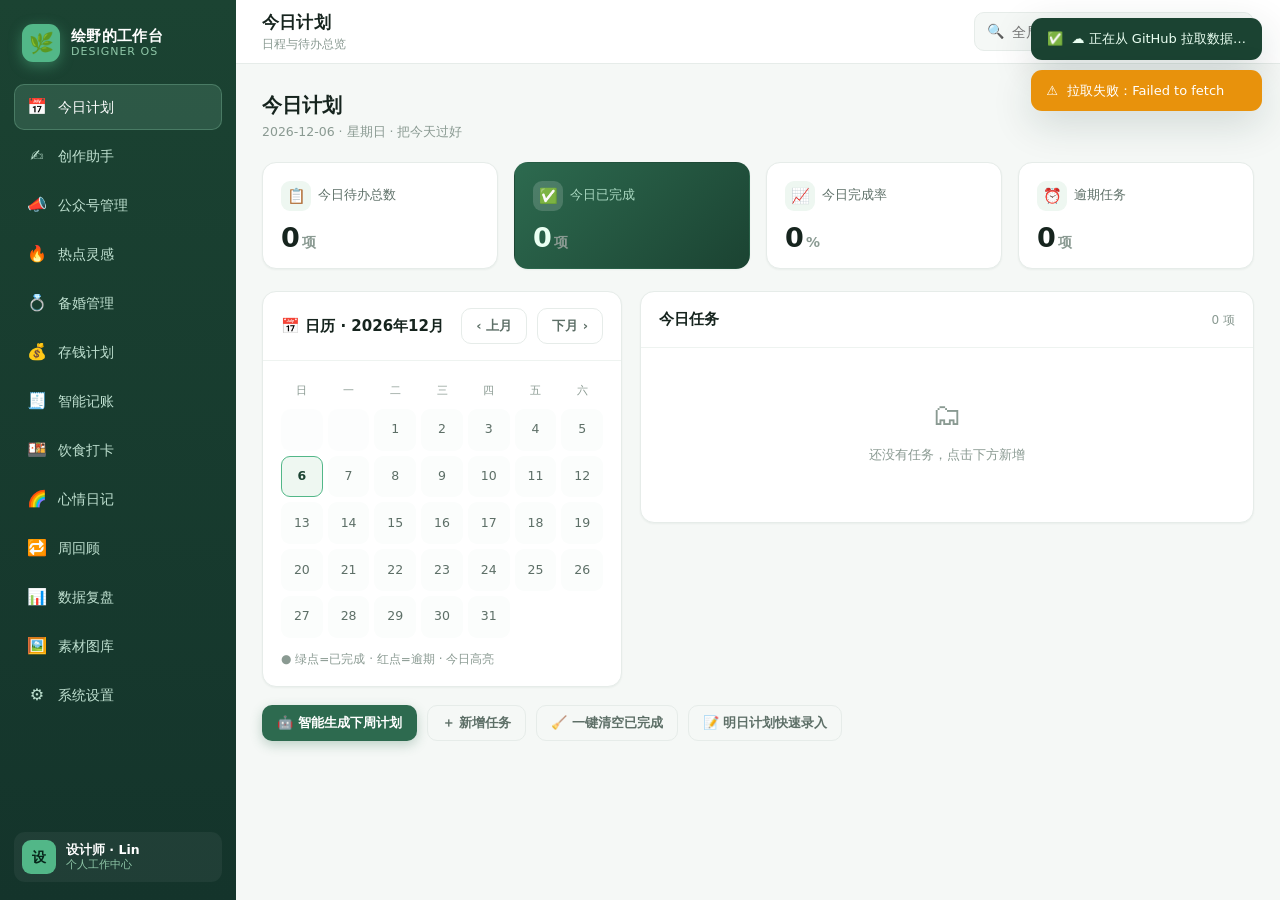
==== commit 92727f12: "feat(svreview): 发布记录按发布时间倒序排序（最近→以前）" ====
--- a/index.html
+++ b/index.html
@@ -2966,7 +2966,7 @@
 
   /* ---------------- 11.5 短视频复盘 ---------------- */
   function p_svreview(el){
-    const s=S(), arr=s.svreviews||[], ov=App.calc.svOverview();
+    const s=S(), arr=(s.svreviews||[]).slice().sort((a,b)=>(b.publishDate||"").localeCompare(a.publishDate||"")), ov=App.calc.svOverview();
     const trend=App.calc.svTrend(), health=App.calc.svHealth();
     const dna=arr.filter(x=>{ const eng=(x.like+x.comment+x.fav+x.share)/(x.play||1)*100; const fin=(x.form||"视频")!=="图文"?x.finish:null; return (fin!=null&&fin>=35)||eng>=8; });
     const dnaVids=dna.filter(x=>(x.form||"视频")!=="图文");
